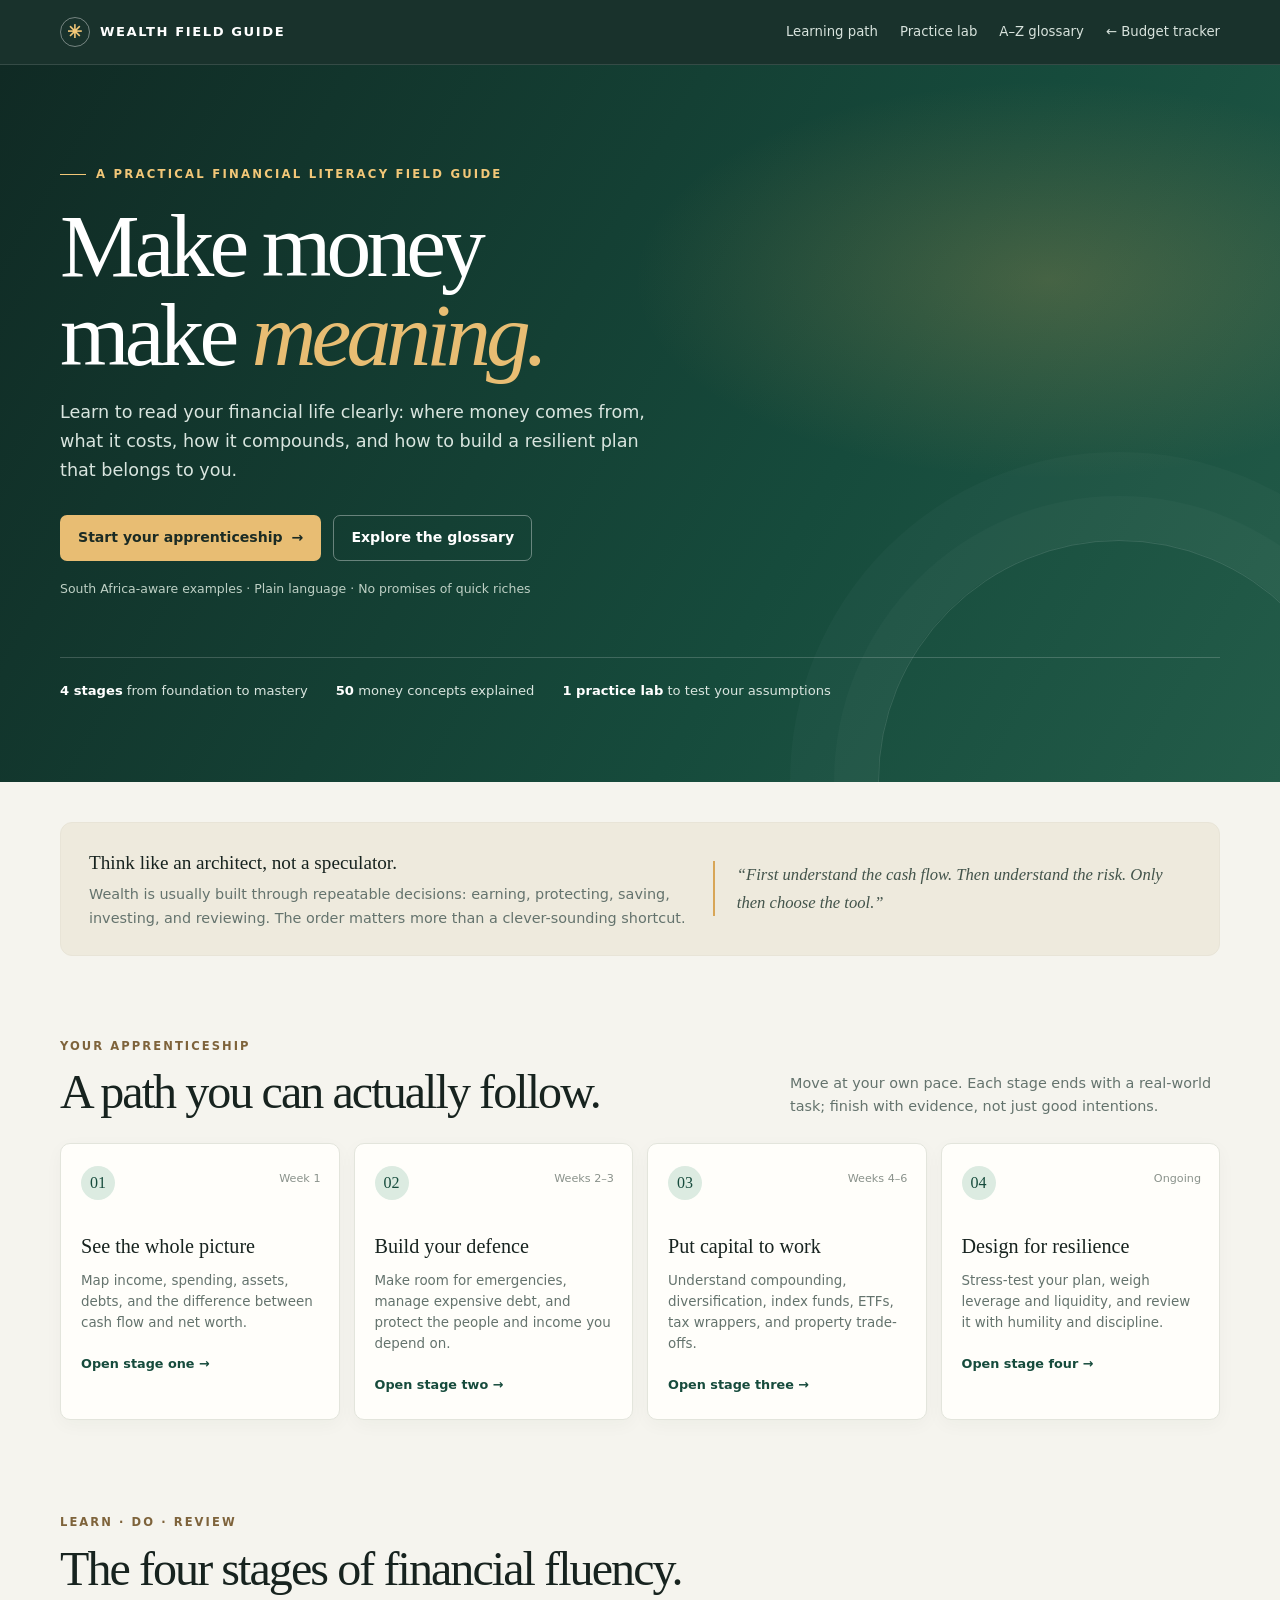
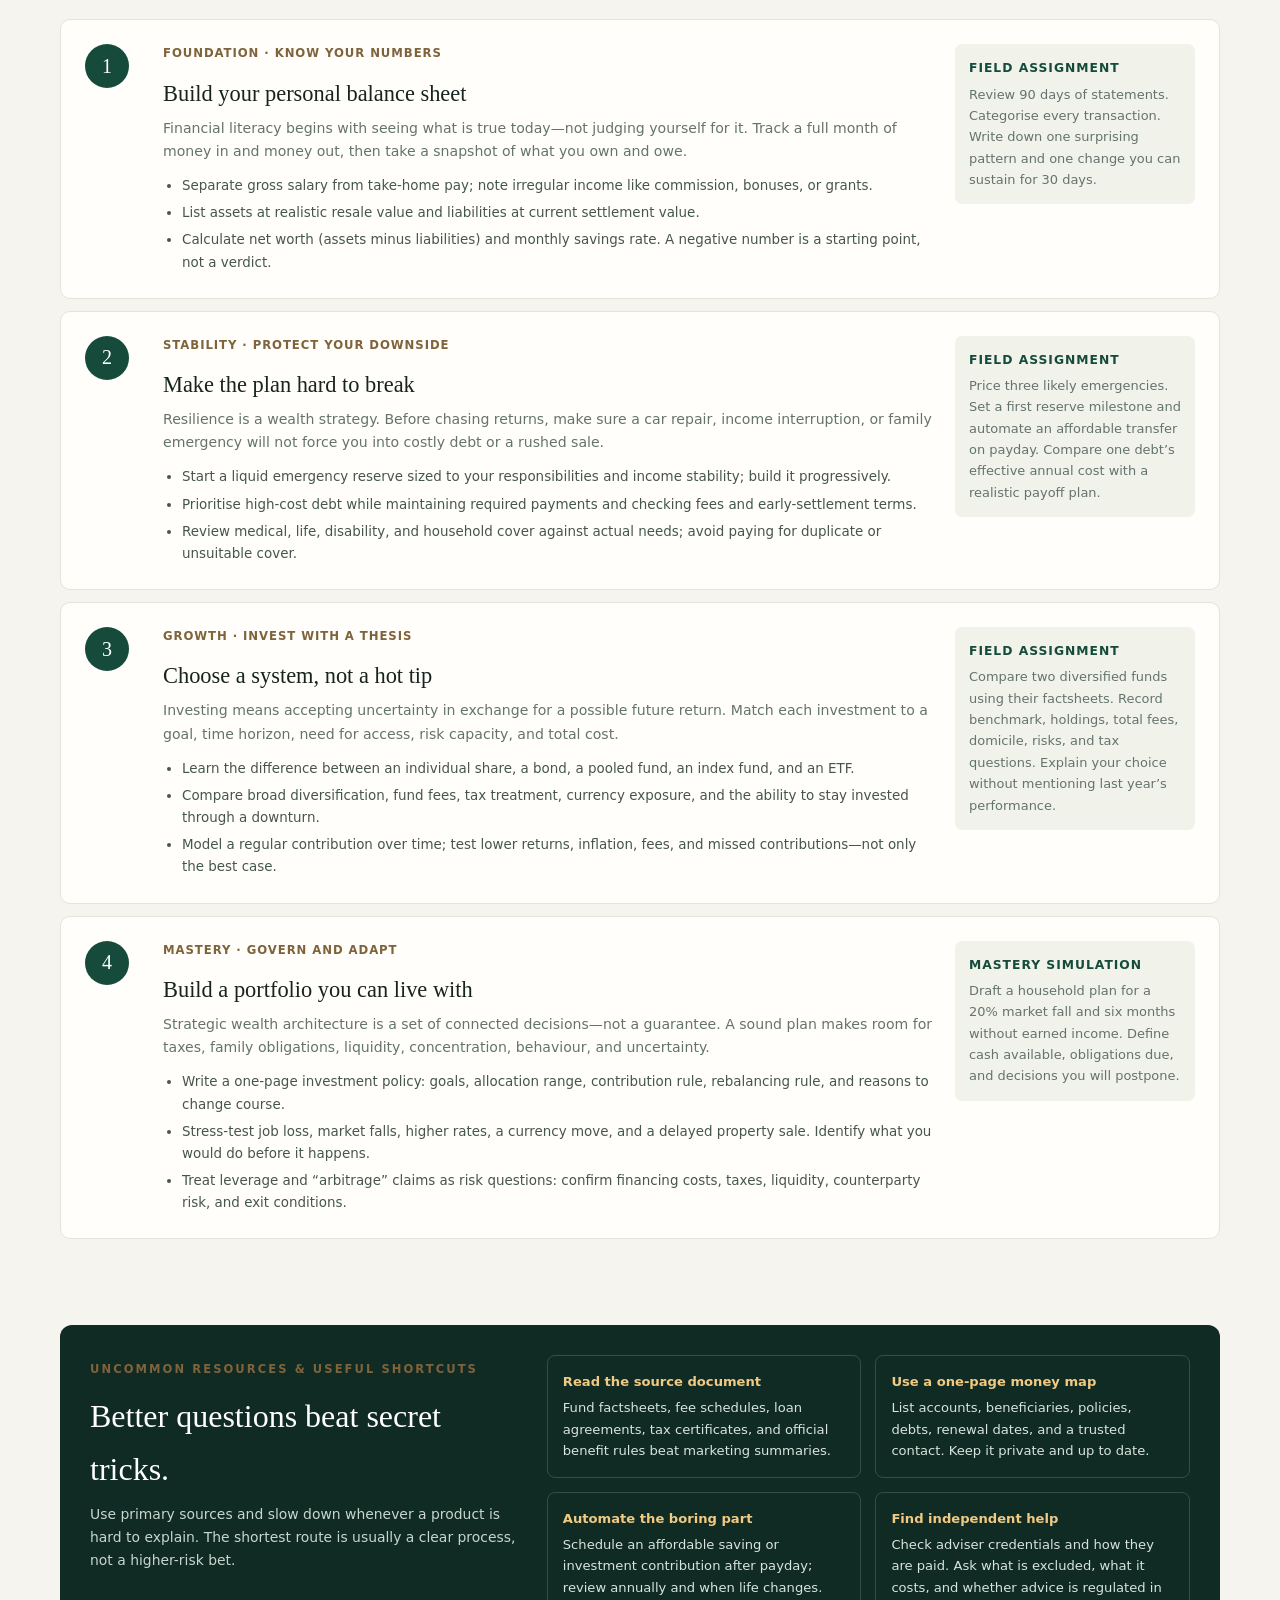
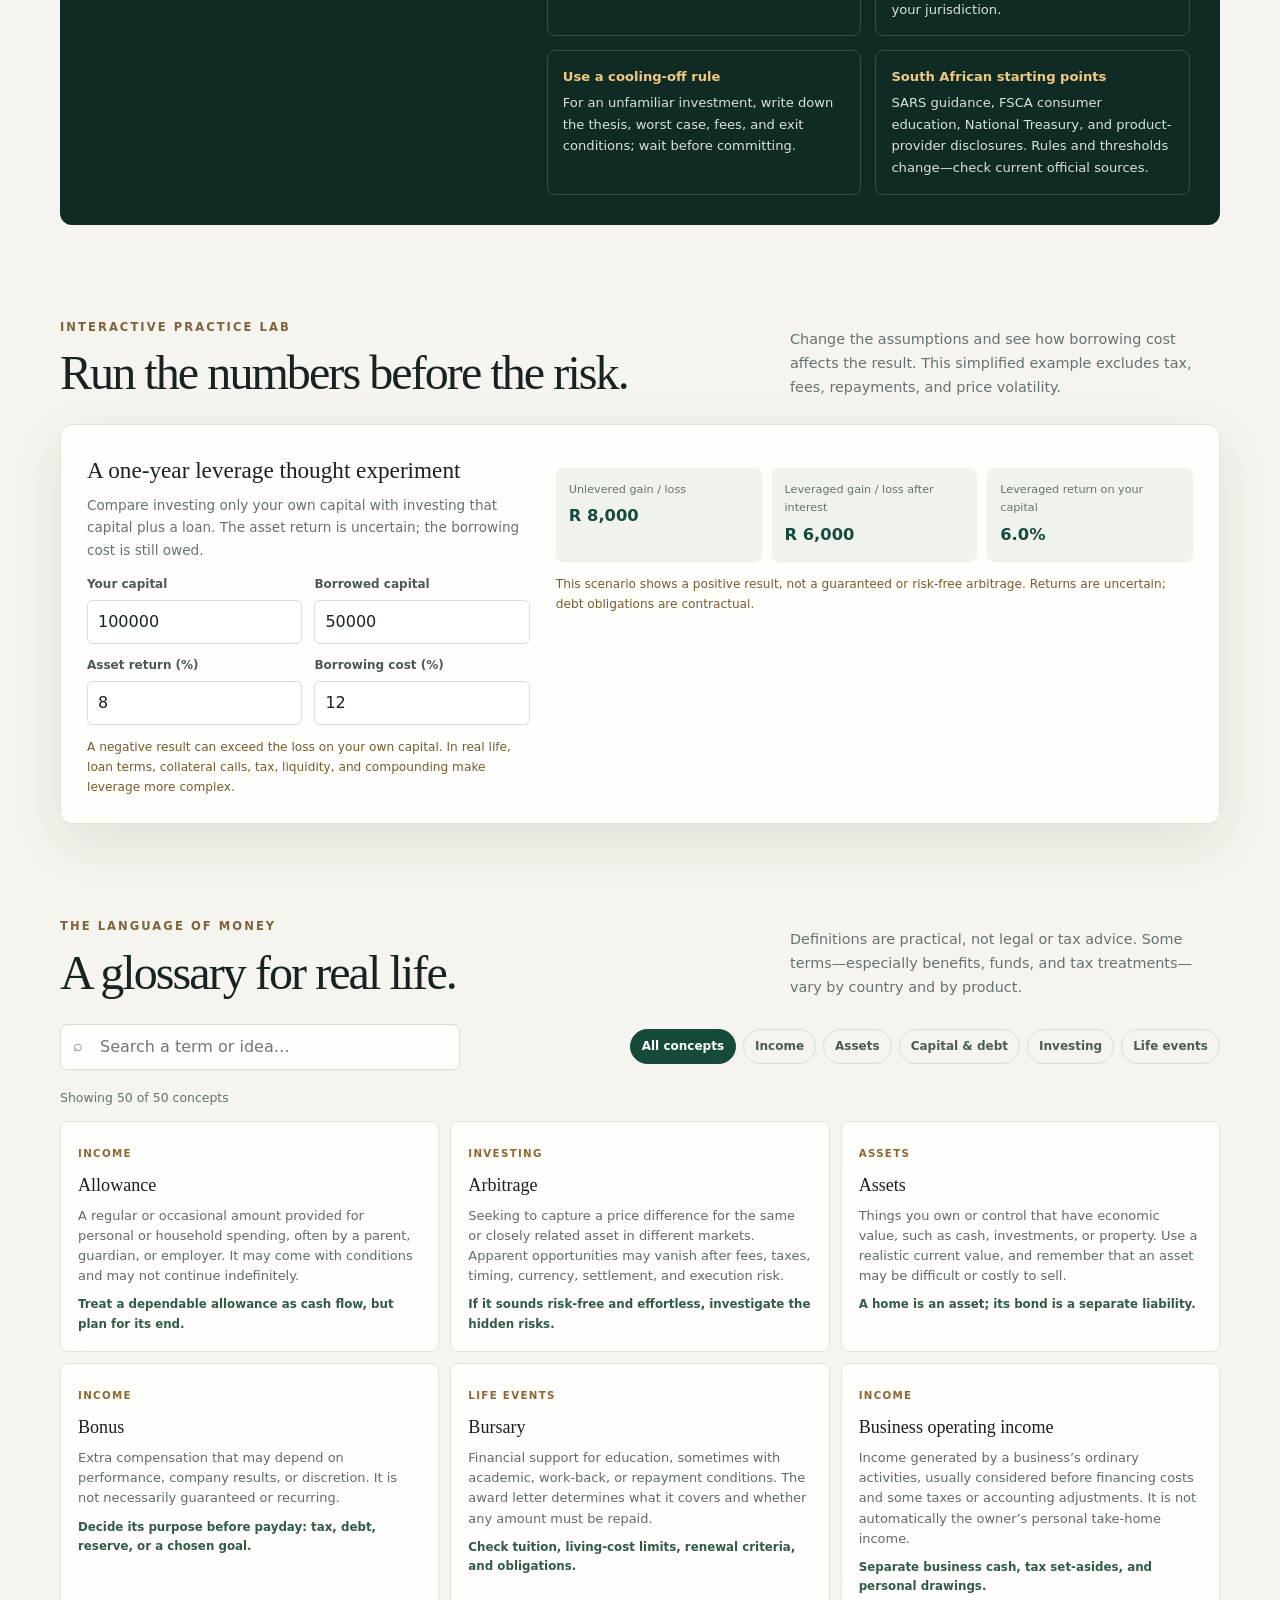
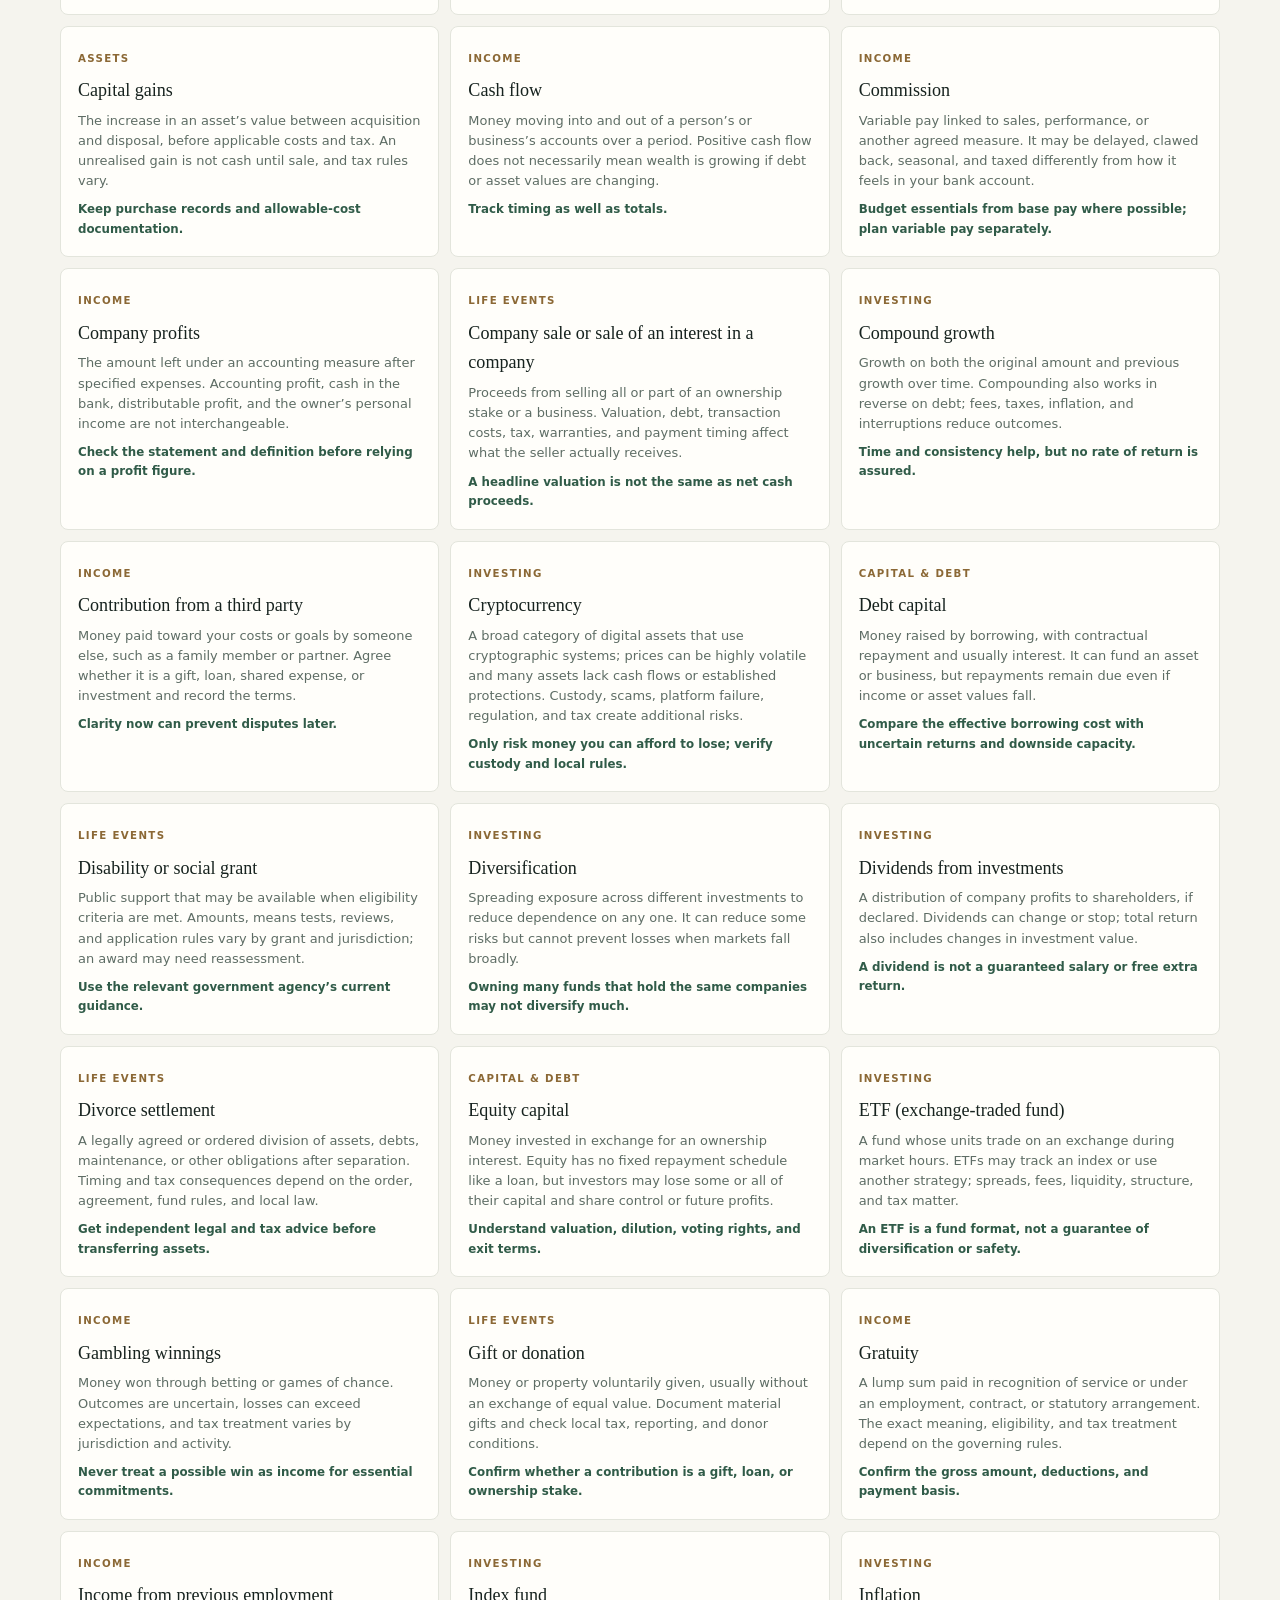
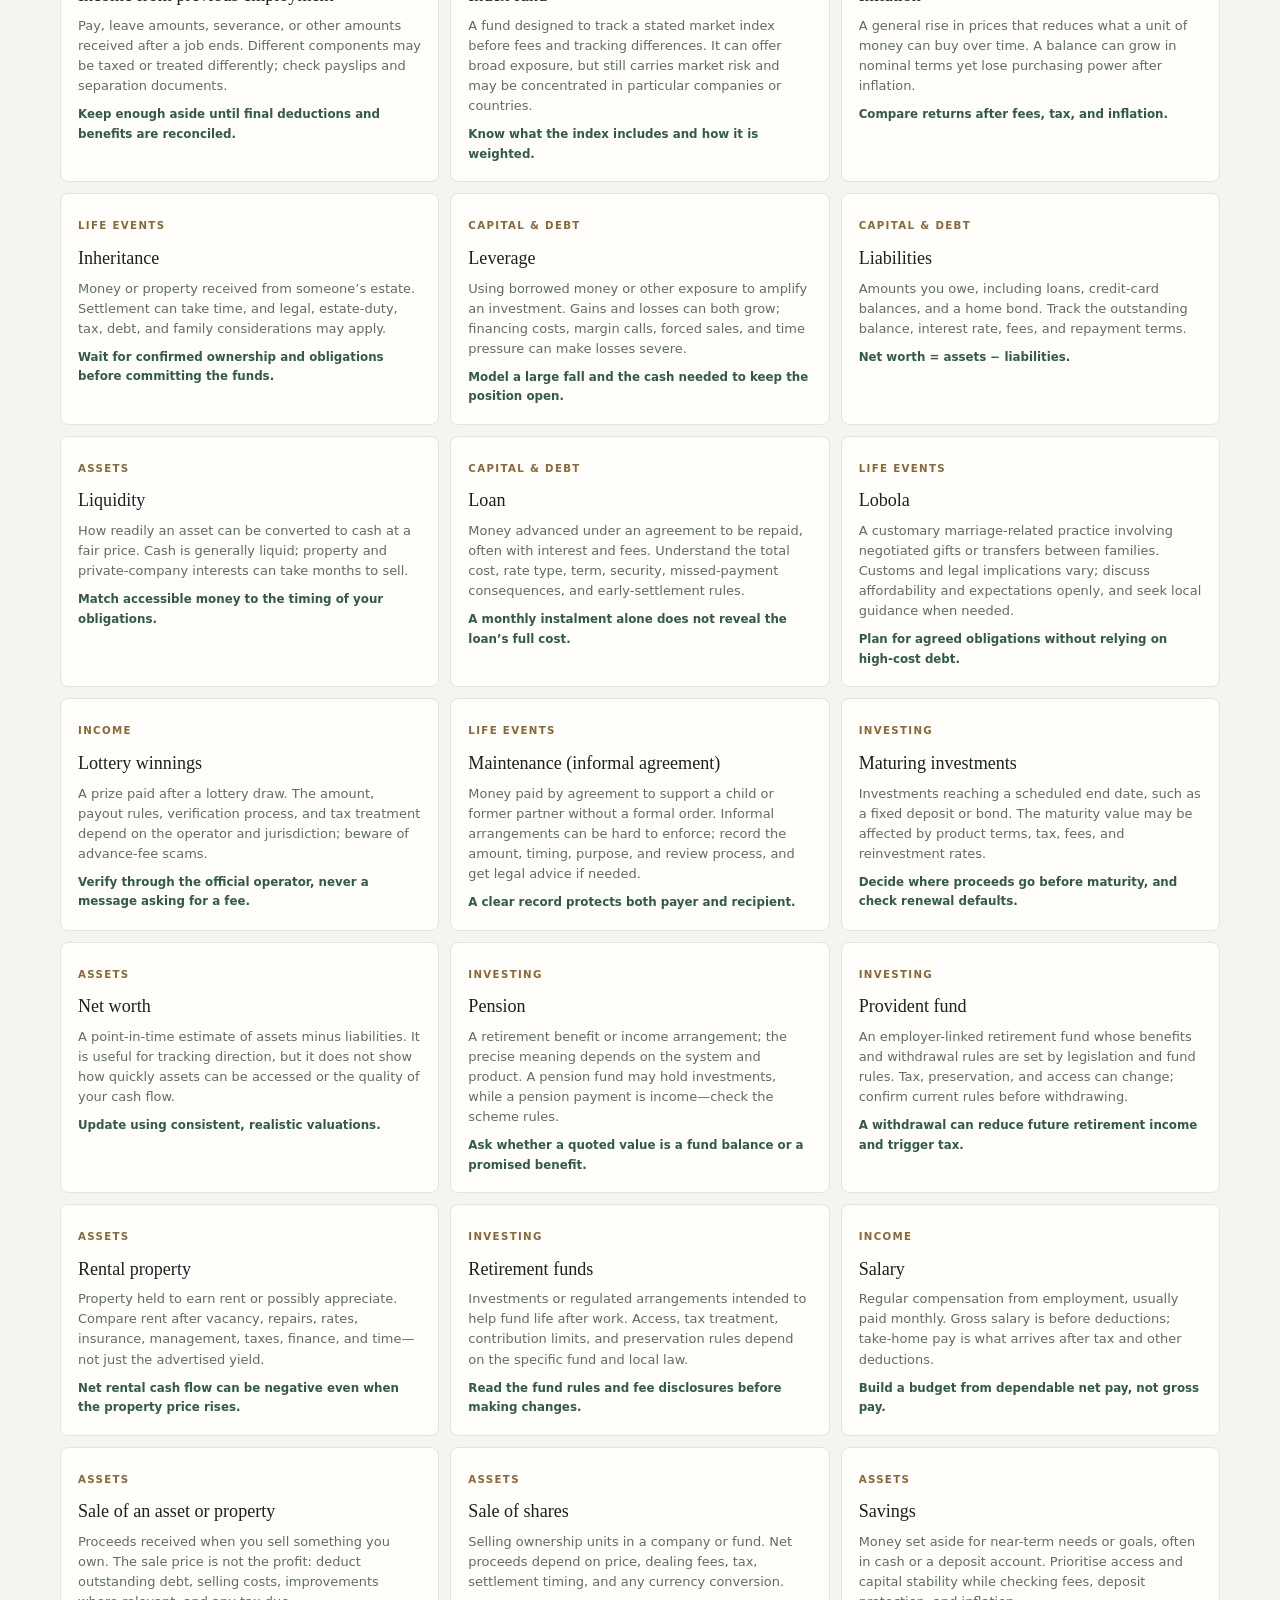
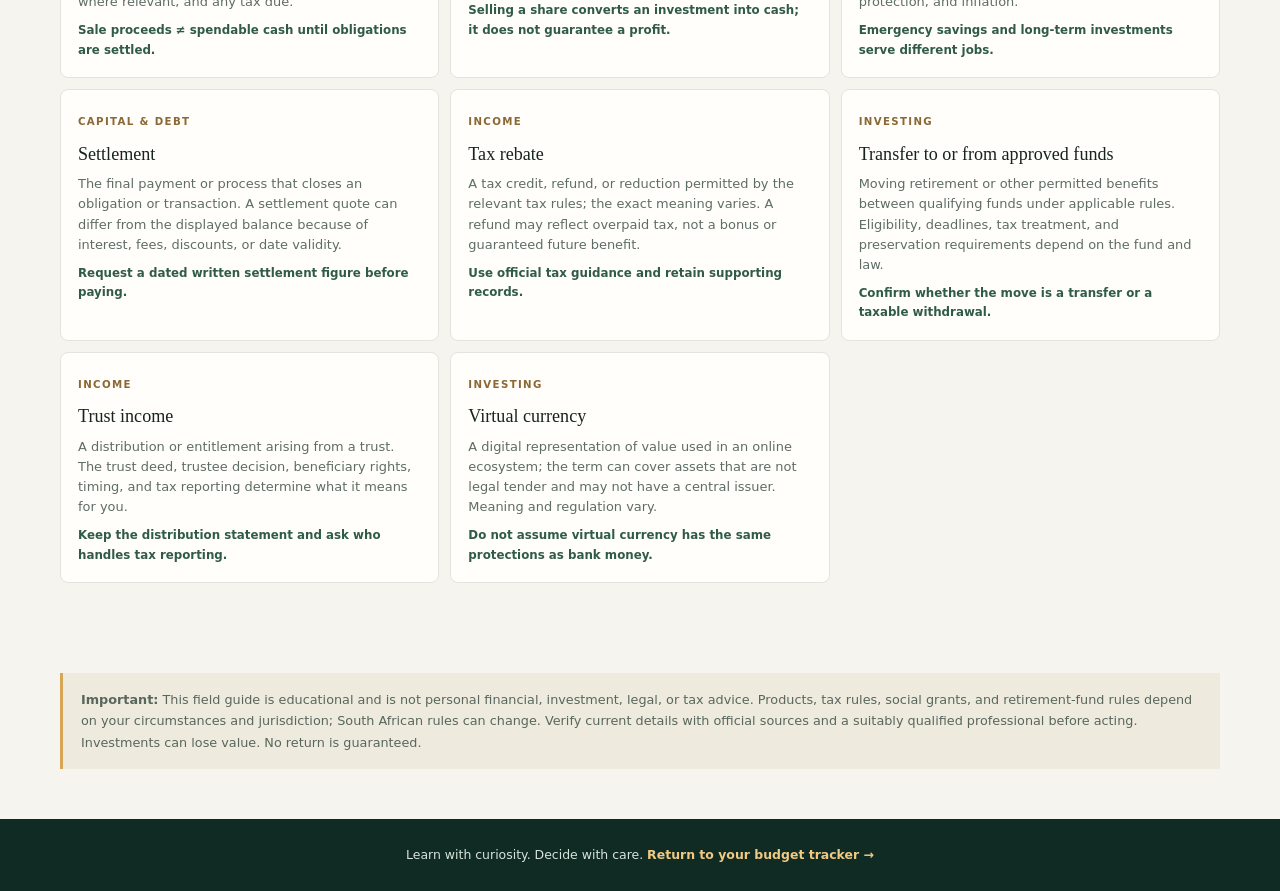
==== finance-101.html @ 998c6168 "Deploy Finance 101 field guide and simulator" ====
<!DOCTYPE html>
<html lang="en-ZA">
<head>
  <meta charset="UTF-8">
  <meta name="viewport" content="width=device-width, initial-scale=1.0">
  <meta name="theme-color" content="#102a24">
  <meta name="description" content="A practical, South Africa-aware field guide to money, investing, financial literacy and building wealth with intention.">
  <title>Finance 101 — The Wealth Field Guide</title>
  <link rel="icon" type="image/svg+xml" href="./icon.svg">
  <style>
    :root {
      color-scheme: light;
      --ink: #17231f;
      --muted: #64736d;
      --paper: #f5f4ee;
      --white: #fffefa;
      --green: #164b3c;
      --green-dark: #102a24;
      --mint: #dcebe1;
      --gold: #d8a657;
      --line: #e3e5dc;
      --shadow: 0 18px 55px rgba(25, 45, 37, .09);
      font-family: Inter, ui-sans-serif, system-ui, -apple-system, BlinkMacSystemFont, "Segoe UI", sans-serif;
      scroll-behavior: smooth;
    }
    * { box-sizing: border-box; }
    body { margin: 0; color: var(--ink); background: var(--paper); line-height: 1.65; }
    a { color: inherit; }
    button, input, select { font: inherit; }
    button, a { -webkit-tap-highlight-color: transparent; }
    .topbar { position: sticky; z-index: 5; top: 0; border-bottom: 1px solid rgba(255,255,255,.12); background: rgba(16,42,36,.96); color: #fff; backdrop-filter: blur(12px); }
    .topbar-inner { width: min(1160px, calc(100% - 40px)); min-height: 64px; margin: auto; display: flex; align-items: center; justify-content: space-between; gap: 20px; }
    .brand { display: flex; align-items: center; gap: 10px; white-space: nowrap; text-decoration: none; font-size: .82rem; font-weight: 800; letter-spacing: .12em; text-transform: uppercase; }
    .brand-mark { width: 30px; height: 30px; display: grid; place-items: center; border: 1px solid rgba(255,255,255,.4); border-radius: 50%; color: #f3c878; font-family: Georgia, serif; font-size: 1.1rem; }
    .top-links { display: flex; align-items: center; gap: 22px; color: #d8e3dd; font-size: .83rem; }
    .top-links a { white-space: nowrap; }
    .top-links a { text-decoration: none; }
    .top-links a:hover { color: #f3c878; }
    .hero { position: relative; overflow: hidden; color: #fff; background: radial-gradient(ellipse at 82% 30%, rgba(216,166,87,.24), transparent 28%), linear-gradient(120deg, #102a24 0%, #164b3c 63%, #235c49 100%); }
    .hero::after { position: absolute; right: -80px; bottom: -240px; width: 480px; height: 480px; border: 1px solid rgba(255,255,255,.12); border-radius: 50%; box-shadow: 0 0 0 44px rgba(255,255,255,.025), 0 0 0 88px rgba(255,255,255,.025); content: ""; pointer-events: none; }
    .hero-inner { position: relative; z-index: 1; width: min(1160px, calc(100% - 40px)); margin: auto; padding: 92px 0 80px; }
    .eyebrow { display: inline-flex; gap: 10px; align-items: center; color: #f2c778; font-size: .73rem; font-weight: 800; letter-spacing: .19em; text-transform: uppercase; }
    .eyebrow::before { width: 26px; height: 1px; background: currentColor; content: ""; }
    h1, h2, h3, p { margin-top: 0; }
    .hero h1 { max-width: 760px; margin: 18px 0; font-family: Georgia, "Times New Roman", serif; font-size: clamp(3rem, 7vw, 5.7rem); font-weight: 500; letter-spacing: -.055em; line-height: .99; }
    .hero h1 em { color: #e8bd73; font-weight: 400; }
    .hero-copy { max-width: 610px; margin-bottom: 30px; color: #d9e5df; font-size: 1.1rem; }
    .hero-actions { display: flex; flex-wrap: wrap; gap: 12px; align-items: center; }
    .button { display: inline-flex; min-height: 46px; align-items: center; justify-content: center; gap: 9px; padding: 10px 17px; border: 1px solid transparent; border-radius: 7px; cursor: pointer; font-size: .88rem; font-weight: 750; text-decoration: none; transition: transform .18s ease, background .18s ease; }
    .button:hover { transform: translateY(-2px); }
    .button-gold { color: #1b2b24; background: #e8bd73; }
    .button-gold:hover { background: #f0cc8c; }
    .button-quiet { border-color: rgba(255,255,255,.36); color: #fff; background: transparent; }
    .button-green { color: white; background: var(--green); }
    .button-light { border-color: var(--line); background: var(--white); }
    .hero-note { margin: 18px 0 0; color: #bed0c5; font-size: .78rem; }
    .hero-stats { display: flex; flex-wrap: wrap; gap: 28px; margin-top: 58px; padding-top: 22px; border-top: 1px solid rgba(255,255,255,.18); color: #d9e5df; font-size: .82rem; }
    .hero-stats strong { color: #fff; }
    main { width: min(1160px, calc(100% - 40px)); margin: auto; }
    .intro-strip { display: grid; grid-template-columns: 1.25fr 1fr; gap: 26px; align-items: center; margin: 40px 0 76px; padding: 24px 28px; border: 1px solid #e8e4d7; border-radius: 12px; background: #eeeadd; }
    .intro-strip strong { display: block; margin-bottom: 5px; font-family: Georgia, serif; font-size: 1.2rem; font-weight: 500; }
    .intro-strip p { margin: 0; color: var(--muted); font-size: .9rem; }
    .principle { padding-left: 22px; border-left: 2px solid var(--gold); color: #43544b; font-family: Georgia, serif; font-size: 1.04rem; font-style: italic; }
    .section-heading { display: flex; align-items: end; justify-content: space-between; gap: 24px; margin-bottom: 24px; }
    .section-heading h2 { margin: 8px 0 0; font-family: Georgia, serif; font-size: clamp(2rem, 4vw, 3rem); font-weight: 500; letter-spacing: -.04em; line-height: 1.1; }
    .section-heading p { max-width: 430px; margin: 0; color: var(--muted); font-size: .9rem; }
    .kicker { color: #7e633b; font-size: .72rem; font-weight: 850; letter-spacing: .18em; text-transform: uppercase; }
    .path-section { margin-bottom: 88px; }
    .path-grid { display: grid; grid-template-columns: repeat(4, 1fr); gap: 14px; }
    .path-card { position: relative; min-height: 250px; overflow: hidden; padding: 22px 20px; border: 1px solid var(--line); border-radius: 10px; background: var(--white); box-shadow: 0 5px 18px rgba(30,50,40,.035); }
    .path-number { display: flex; width: 34px; height: 34px; align-items: center; justify-content: center; margin-bottom: 30px; border-radius: 50%; color: var(--green); background: var(--mint); font-family: Georgia, serif; font-size: 1rem; }
    .path-card h3 { margin-bottom: 8px; font-family: Georgia, serif; font-size: 1.26rem; font-weight: 500; }
    .path-card p { margin-bottom: 16px; color: var(--muted); font-size: .84rem; line-height: 1.55; }
    .path-card a { color: var(--green); font-size: .8rem; font-weight: 800; text-decoration: none; }
    .path-card a:hover { text-decoration: underline; }
    .path-time { position: absolute; top: 26px; right: 18px; color: #8a928b; font-size: .7rem; }
    .learning-section { margin: 0 0 86px; }
    .stage-list { display: grid; gap: 12px; }
    .stage { display: grid; grid-template-columns: 58px minmax(0, 1fr) 240px; gap: 20px; align-items: start; padding: 24px; border: 1px solid var(--line); border-radius: 10px; background: var(--white); }
    .stage-number { display: grid; width: 44px; height: 44px; place-items: center; border-radius: 50%; color: #fff; background: var(--green); font-family: Georgia, serif; font-size: 1.25rem; }
    .stage h3 { margin: 0 0 4px; font-family: Georgia, serif; font-size: 1.4rem; font-weight: 500; }
    .stage-meta { margin-bottom: 12px; color: #7e633b; font-size: .73rem; font-weight: 800; letter-spacing: .08em; text-transform: uppercase; }
    .stage p { margin-bottom: 12px; color: var(--muted); font-size: .88rem; }
    .stage ul { margin: 0; padding-left: 19px; color: #45564d; font-size: .84rem; }
    .stage li + li { margin-top: 5px; }
    .stage-assignment { padding: 14px; border-radius: 7px; background: #f1f3eb; }
    .stage-assignment strong { display: block; margin-bottom: 5px; color: var(--green); font-size: .77rem; text-transform: uppercase; letter-spacing: .08em; }
    .stage-assignment p { margin: 0; font-size: .81rem; }
    .shortcuts { display: grid; grid-template-columns: .8fr 1.2fr; gap: 28px; margin: 0 0 88px; padding: 30px; border-radius: 12px; color: white; background: var(--green-dark); }
    .shortcuts h2 { margin: 8px 0; font-family: Georgia, serif; font-size: 2rem; font-weight: 500; }
    .shortcuts p { color: #c8d7ce; font-size: .87rem; }
    .shortcut-list { display: grid; grid-template-columns: 1fr 1fr; gap: 14px; }
    .shortcut-item { padding: 15px; border: 1px solid rgba(255,255,255,.16); border-radius: 8px; color: #d8e4dc; font-size: .82rem; }
    .shortcut-item strong { display: block; margin-bottom: 4px; color: #f0ca82; }
    .practice-section { margin-bottom: 88px; }
    .simulator { display: grid; grid-template-columns: .82fr 1.18fr; gap: 26px; padding: 26px; border: 1px solid var(--line); border-radius: 12px; background: var(--white); box-shadow: var(--shadow); }
    .simulator h3 { margin-bottom: 5px; font-family: Georgia, serif; font-size: 1.45rem; font-weight: 500; }
    .simulator-intro { color: var(--muted); font-size: .85rem; }
    .field-grid { display: grid; grid-template-columns: 1fr 1fr; gap: 12px; }
    .field label { display: block; margin-bottom: 5px; color: #4a5b52; font-size: .75rem; font-weight: 750; }
    .field input { width: 100%; min-height: 42px; padding: 8px 10px; border: 1px solid #d7ddd5; border-radius: 6px; color: var(--ink); background: #fff; }
    .field input:focus, .search-input:focus { outline: 3px solid rgba(22,75,60,.18); border-color: var(--green); }
    .sim-results { display: grid; grid-template-columns: repeat(3, 1fr); gap: 10px; margin-top: 17px; }
    .sim-result { padding: 13px; border-radius: 7px; background: #f0f3eb; }
    .sim-result span { display: block; color: var(--muted); font-size: .7rem; }
    .sim-result strong { display: block; margin-top: 4px; color: var(--green); font-size: 1.02rem; font-variant-numeric: tabular-nums; }
    .sim-warning { margin: 12px 0 0; color: #775b31; font-size: .76rem; }
    .glossary-section { margin-bottom: 90px; }
    .glossary-tools { display: flex; flex-wrap: wrap; justify-content: space-between; gap: 16px; margin: 24px 0 18px; }
    .search-wrap { position: relative; flex: 1; min-width: 230px; max-width: 400px; }
    .search-input { width: 100%; min-height: 44px; padding: 9px 13px 9px 39px; border: 1px solid #d7ddd5; border-radius: 7px; background: var(--white); }
    .search-icon { position: absolute; top: 9px; left: 13px; color: #718078; }
    .sr-only { position: absolute; width: 1px; height: 1px; overflow: hidden; clip: rect(0, 0, 0, 0); white-space: nowrap; clip-path: inset(50%); }
    .filters { display: flex; flex-wrap: wrap; gap: 7px; align-items: center; }
    .filter-chip { min-height: 35px; padding: 6px 11px; border: 1px solid #d7ddd5; border-radius: 999px; color: #4b5c53; background: transparent; cursor: pointer; font-size: .75rem; font-weight: 750; }
    .filter-chip[aria-pressed="true"] { border-color: var(--green); color: #fff; background: var(--green); }
    .glossary-count { margin: 0 0 12px; color: var(--muted); font-size: .78rem; }
    .term-grid { display: grid; grid-template-columns: repeat(3, minmax(0, 1fr)); gap: 11px; }
    .term-card { min-height: 175px; padding: 17px; border: 1px solid var(--line); border-radius: 8px; background: var(--white); }
    .term-card[hidden] { display: none; }
    .term-category { color: #8b6835; font-size: .64rem; font-weight: 850; letter-spacing: .13em; text-transform: uppercase; }
    .term-card h3 { margin: 6px 0 5px; font-family: Georgia, serif; font-size: 1.13rem; font-weight: 500; }
    .term-card p { margin: 0; color: #5e6d65; font-size: .81rem; line-height: 1.55; }
    .term-example { display: block; margin-top: 9px; color: #305b48; font-size: .74rem; font-weight: 650; }
    .empty-state { display: none; padding: 30px; border: 1px dashed #cbd4cb; border-radius: 8px; color: var(--muted); text-align: center; }
    .disclaimer { margin: 0 0 50px; padding: 16px 18px; border-left: 3px solid var(--gold); color: #58675e; background: #eeeadd; font-size: .8rem; }
    footer { padding: 26px 20px; color: #d7e3db; background: var(--green-dark); text-align: center; font-size: .78rem; }
    footer a { color: #f0ca82; font-weight: 700; text-decoration: none; }
    :focus-visible { outline: 3px solid #d8a657; outline-offset: 3px; }
    @media (max-width: 850px) {
      .path-grid { grid-template-columns: repeat(2, 1fr); }
      .term-grid { grid-template-columns: repeat(2, minmax(0, 1fr)); }
      .stage { grid-template-columns: 48px minmax(0, 1fr); }
      .stage-assignment { grid-column: 2; }
      .simulator { grid-template-columns: 1fr; }
    }
    @media (max-width: 600px) {
      .topbar-inner, .hero-inner, main { width: min(100% - 28px, 1160px); }
      .top-links { gap: 12px; font-size: .75rem; }
      .top-links a:nth-child(1), .top-links a:nth-child(2), .top-links a:nth-child(3) { display: none; }
      .hero-inner { padding: 66px 0 48px; }
      .hero h1 { font-size: clamp(3rem, 15vw, 4.5rem); }
      .hero-copy { font-size: .98rem; }
      .hero-stats { gap: 12px 20px; margin-top: 38px; }
      .intro-strip, .shortcuts { grid-template-columns: 1fr; }
      .intro-strip { gap: 14px; margin: 24px 0 56px; padding: 20px; }
      .principle { padding: 10px 0 0; border-top: 2px solid var(--gold); border-left: 0; }
      .path-grid, .term-grid { grid-template-columns: 1fr; }
      .path-card { min-height: 210px; }
      .section-heading { display: block; }
      .section-heading p { margin-top: 12px; }
      .stage { grid-template-columns: 40px minmax(0, 1fr); gap: 12px; padding: 17px; }
      .stage-number { width: 36px; height: 36px; }
      .stage-assignment { grid-column: 1 / -1; }
      .shortcuts { padding: 22px; }
      .shortcut-list { grid-template-columns: 1fr; }
      .field-grid { grid-template-columns: 1fr 1fr; }
      .simulator { padding: 18px; }
      .sim-results { grid-template-columns: 1fr; }
      .term-card { min-height: 0; }
    }
    @media (max-width: 360px) {
      .brand { gap: 0; font-size: 0; letter-spacing: 0; }
    }
    @media (prefers-reduced-motion: reduce) {
      *, *::before, *::after { scroll-behavior: auto !important; transition-duration: .01ms !important; }
    }
  </style>
</head>
<body>
  <header class="topbar">
    <div class="topbar-inner">
      <a class="brand" href="./index.html"><span class="brand-mark" aria-hidden="true">✳</span> Wealth Field Guide</a>
      <nav class="top-links" aria-label="Page navigation">
        <a href="#learning-path">Learning path</a>
        <a href="#practice">Practice lab</a>
        <a href="#glossary">A–Z glossary</a>
        <a href="./index.html">← Budget tracker</a>
      </nav>
    </div>
  </header>
  <section class="hero">
    <div class="hero-inner">
      <span class="eyebrow">A practical financial literacy field guide</span>
      <h1>Make money<br>make <em>meaning.</em></h1>
      <p class="hero-copy">Learn to read your financial life clearly: where money comes from, what it costs, how it compounds, and how to build a resilient plan that belongs to you.</p>
      <div class="hero-actions">
        <a class="button button-gold" href="#learning-path">Start your apprenticeship <span aria-hidden="true">→</span></a>
        <a class="button button-quiet" href="#glossary">Explore the glossary</a>
      </div>
      <p class="hero-note">South Africa-aware examples · Plain language · No promises of quick riches</p>
      <div class="hero-stats">
        <span><strong>4 stages</strong> from foundation to mastery</span>
        <span><strong id="termTotal">50+</strong> money concepts explained</span>
        <span><strong>1 practice lab</strong> to test your assumptions</span>
      </div>
    </div>
  </section>
  <main>
    <aside class="intro-strip" aria-label="How to use this guide">
      <div><strong>Think like an architect, not a speculator.</strong><p>Wealth is usually built through repeatable decisions: earning, protecting, saving, investing, and reviewing. The order matters more than a clever-sounding shortcut.</p></div>
      <div class="principle">“First understand the cash flow. Then understand the risk. Only then choose the tool.”</div>
    </aside>

    <section class="path-section" id="learning-path">
      <div class="section-heading">
        <div><span class="kicker">Your apprenticeship</span><h2>A path you can actually follow.</h2></div>
        <p>Move at your own pace. Each stage ends with a real-world task; finish with evidence, not just good intentions.</p>
      </div>
      <div class="path-grid">
        <article class="path-card"><span class="path-time">Week 1</span><span class="path-number">01</span><h3>See the whole picture</h3><p>Map income, spending, assets, debts, and the difference between cash flow and net worth.</p><a href="#stage-1">Open stage one →</a></article>
        <article class="path-card"><span class="path-time">Weeks 2–3</span><span class="path-number">02</span><h3>Build your defence</h3><p>Make room for emergencies, manage expensive debt, and protect the people and income you depend on.</p><a href="#stage-2">Open stage two →</a></article>
        <article class="path-card"><span class="path-time">Weeks 4–6</span><span class="path-number">03</span><h3>Put capital to work</h3><p>Understand compounding, diversification, index funds, ETFs, tax wrappers, and property trade-offs.</p><a href="#stage-3">Open stage three →</a></article>
        <article class="path-card"><span class="path-time">Ongoing</span><span class="path-number">04</span><h3>Design for resilience</h3><p>Stress-test your plan, weigh leverage and liquidity, and review it with humility and discipline.</p><a href="#stage-4">Open stage four →</a></article>
      </div>
    </section>

    <section class="learning-section" aria-labelledby="stages-title">
      <div class="section-heading">
        <div><span class="kicker">Learn · do · review</span><h2 id="stages-title">The four stages of financial fluency.</h2></div>
      </div>
      <div class="stage-list">
        <article class="stage" id="stage-1">
          <div class="stage-number">1</div>
          <div><div class="stage-meta">Foundation · Know your numbers</div><h3>Build your personal balance sheet</h3><p>Financial literacy begins with seeing what is true today—not judging yourself for it. Track a full month of money in and money out, then take a snapshot of what you own and owe.</p><ul><li>Separate gross salary from take-home pay; note irregular income like commission, bonuses, or grants.</li><li>List assets at realistic resale value and liabilities at current settlement value.</li><li>Calculate net worth (assets minus liabilities) and monthly savings rate. A negative number is a starting point, not a verdict.</li></ul></div>
          <aside class="stage-assignment"><strong>Field assignment</strong><p>Review 90 days of statements. Categorise every transaction. Write down one surprising pattern and one change you can sustain for 30 days.</p></aside>
        </article>
        <article class="stage" id="stage-2">
          <div class="stage-number">2</div>
          <div><div class="stage-meta">Stability · Protect your downside</div><h3>Make the plan hard to break</h3><p>Resilience is a wealth strategy. Before chasing returns, make sure a car repair, income interruption, or family emergency will not force you into costly debt or a rushed sale.</p><ul><li>Start a liquid emergency reserve sized to your responsibilities and income stability; build it progressively.</li><li>Prioritise high-cost debt while maintaining required payments and checking fees and early-settlement terms.</li><li>Review medical, life, disability, and household cover against actual needs; avoid paying for duplicate or unsuitable cover.</li></ul></div>
          <aside class="stage-assignment"><strong>Field assignment</strong><p>Price three likely emergencies. Set a first reserve milestone and automate an affordable transfer on payday. Compare one debt’s effective annual cost with a realistic payoff plan.</p></aside>
        </article>
        <article class="stage" id="stage-3">
          <div class="stage-number">3</div>
          <div><div class="stage-meta">Growth · Invest with a thesis</div><h3>Choose a system, not a hot tip</h3><p>Investing means accepting uncertainty in exchange for a possible future return. Match each investment to a goal, time horizon, need for access, risk capacity, and total cost.</p><ul><li>Learn the difference between an individual share, a bond, a pooled fund, an index fund, and an ETF.</li><li>Compare broad diversification, fund fees, tax treatment, currency exposure, and the ability to stay invested through a downturn.</li><li>Model a regular contribution over time; test lower returns, inflation, fees, and missed contributions—not only the best case.</li></ul></div>
          <aside class="stage-assignment"><strong>Field assignment</strong><p>Compare two diversified funds using their factsheets. Record benchmark, holdings, total fees, domicile, risks, and tax questions. Explain your choice without mentioning last year’s performance.</p></aside>
        </article>
        <article class="stage" id="stage-4">
          <div class="stage-number">4</div>
          <div><div class="stage-meta">Mastery · Govern and adapt</div><h3>Build a portfolio you can live with</h3><p>Strategic wealth architecture is a set of connected decisions—not a guarantee. A sound plan makes room for taxes, family obligations, liquidity, concentration, behaviour, and uncertainty.</p><ul><li>Write a one-page investment policy: goals, allocation range, contribution rule, rebalancing rule, and reasons to change course.</li><li>Stress-test job loss, market falls, higher rates, a currency move, and a delayed property sale. Identify what you would do before it happens.</li><li>Treat leverage and “arbitrage” claims as risk questions: confirm financing costs, taxes, liquidity, counterparty risk, and exit conditions.</li></ul></div>
          <aside class="stage-assignment"><strong>Mastery simulation</strong><p>Draft a household plan for a 20% market fall and six months without earned income. Define cash available, obligations due, and decisions you will postpone.</p></aside>
        </article>
      </div>
    </section>

    <section class="shortcuts" aria-labelledby="shortcuts-title">
      <div><span class="kicker">Uncommon resources &amp; useful shortcuts</span><h2 id="shortcuts-title">Better questions beat secret tricks.</h2><p>Use primary sources and slow down whenever a product is hard to explain. The shortest route is usually a clear process, not a higher-risk bet.</p></div>
      <div class="shortcut-list">
        <div class="shortcut-item"><strong>Read the source document</strong>Fund factsheets, fee schedules, loan agreements, tax certificates, and official benefit rules beat marketing summaries.</div>
        <div class="shortcut-item"><strong>Use a one-page money map</strong>List accounts, beneficiaries, policies, debts, renewal dates, and a trusted contact. Keep it private and up to date.</div>
        <div class="shortcut-item"><strong>Automate the boring part</strong>Schedule an affordable saving or investment contribution after payday; review annually and when life changes.</div>
        <div class="shortcut-item"><strong>Find independent help</strong>Check adviser credentials and how they are paid. Ask what is excluded, what it costs, and whether advice is regulated in your jurisdiction.</div>
        <div class="shortcut-item"><strong>Use a cooling-off rule</strong>For an unfamiliar investment, write down the thesis, worst case, fees, and exit conditions; wait before committing.</div>
        <div class="shortcut-item"><strong>South African starting points</strong>SARS guidance, FSCA consumer education, National Treasury, and product-provider disclosures. Rules and thresholds change—check current official sources.</div>
      </div>
    </section>

    <section class="practice-section" id="practice" aria-labelledby="practice-title">
      <div class="section-heading">
        <div><span class="kicker">Interactive practice lab</span><h2 id="practice-title">Run the numbers before the risk.</h2></div>
        <p>Change the assumptions and see how borrowing cost affects the result. This simplified example excludes tax, fees, repayments, and price volatility.</p>
      </div>
      <div class="simulator">
        <div>
          <h3>A one-year leverage thought experiment</h3>
          <p class="simulator-intro">Compare investing only your own capital with investing that capital plus a loan. The asset return is uncertain; the borrowing cost is still owed.</p>
          <div class="field-grid">
            <div class="field"><label for="ownCapital">Your capital</label><input id="ownCapital" type="number" min="0" step="1000" value="100000"></div>
            <div class="field"><label for="borrowedCapital">Borrowed capital</label><input id="borrowedCapital" type="number" min="0" step="1000" value="50000"></div>
            <div class="field"><label for="assetReturn">Asset return (%)</label><input id="assetReturn" type="number" min="-100" max="200" step="0.5" value="8"></div>
            <div class="field"><label for="debtCost">Borrowing cost (%)</label><input id="debtCost" type="number" min="0" max="200" step="0.5" value="12"></div>
          </div>
          <p class="sim-warning">A negative result can exceed the loss on your own capital. In real life, loan terms, collateral calls, tax, liquidity, and compounding make leverage more complex.</p>
        </div>
        <div>
          <div class="sim-results" aria-live="polite">
            <div class="sim-result"><span>Unlevered gain / loss</span><strong id="unleveredResult">—</strong></div>
            <div class="sim-result"><span>Leveraged gain / loss after interest</span><strong id="leveragedResult">—</strong></div>
            <div class="sim-result"><span>Leveraged return on your capital</span><strong id="equityReturnResult">—</strong></div>
          </div>
          <p class="sim-warning" id="simulationExplanation">Illustration only. A positive expected spread is not risk-free arbitrage: returns are uncertain, but debt obligations are contractual.</p>
        </div>
      </div>
    </section>

    <section class="glossary-section" id="glossary" aria-labelledby="glossary-title">
      <div class="section-heading">
        <div><span class="kicker">The language of money</span><h2 id="glossary-title">A glossary for real life.</h2></div>
        <p>Definitions are practical, not legal or tax advice. Some terms—especially benefits, funds, and tax treatments—vary by country and by product.</p>
      </div>
      <div class="glossary-tools">
        <label class="search-wrap"><span class="search-icon" aria-hidden="true">⌕</span><span class="sr-only">Search concepts</span><input id="termSearch" class="search-input" type="search" placeholder="Search a term or idea…" autocomplete="off"></label>
        <div class="filters" role="group" aria-label="Filter glossary by category">
          <button class="filter-chip" type="button" data-filter="all" aria-pressed="true">All concepts</button>
          <button class="filter-chip" type="button" data-filter="Income" aria-pressed="false">Income</button>
          <button class="filter-chip" type="button" data-filter="Assets" aria-pressed="false">Assets</button>
          <button class="filter-chip" type="button" data-filter="Capital &amp; debt" aria-pressed="false">Capital &amp; debt</button>
          <button class="filter-chip" type="button" data-filter="Investing" aria-pressed="false">Investing</button>
          <button class="filter-chip" type="button" data-filter="Life events" aria-pressed="false">Life events</button>
        </div>
      </div>
      <p id="glossaryCount" class="glossary-count" aria-live="polite"></p>
      <div id="termGrid" class="term-grid"></div>
      <p id="emptyState" class="empty-state">No matching concepts. Try a shorter search or choose “All concepts”.</p>
    </section>
    <p class="disclaimer"><strong>Important:</strong> This field guide is educational and is not personal financial, investment, legal, or tax advice. Products, tax rules, social grants, and retirement-fund rules depend on your circumstances and jurisdiction; South African rules can change. Verify current details with official sources and a suitably qualified professional before acting. Investments can lose value. No return is guaranteed.</p>
  </main>
  <footer>Learn with curiosity. Decide with care. <a href="./index.html">Return to your budget tracker →</a></footer>
  <script>
    const concepts = [
      { term: "Assets", category: "Assets", definition: "Things you own or control that have economic value, such as cash, investments, or property. Use a realistic current value, and remember that an asset may be difficult or costly to sell.", example: "A home is an asset; its bond is a separate liability." },
      { term: "Liabilities", category: "Capital & debt", definition: "Amounts you owe, including loans, credit-card balances, and a home bond. Track the outstanding balance, interest rate, fees, and repayment terms.", example: "Net worth = assets − liabilities." },
      { term: "Salary", category: "Income", definition: "Regular compensation from employment, usually paid monthly. Gross salary is before deductions; take-home pay is what arrives after tax and other deductions.", example: "Build a budget from dependable net pay, not gross pay." },
      { term: "Commission", category: "Income", definition: "Variable pay linked to sales, performance, or another agreed measure. It may be delayed, clawed back, seasonal, and taxed differently from how it feels in your bank account.", example: "Budget essentials from base pay where possible; plan variable pay separately." },
      { term: "Bonus", category: "Income", definition: "Extra compensation that may depend on performance, company results, or discretion. It is not necessarily guaranteed or recurring.", example: "Decide its purpose before payday: tax, debt, reserve, or a chosen goal." },
      { term: "Dividends from investments", category: "Investing", definition: "A distribution of company profits to shareholders, if declared. Dividends can change or stop; total return also includes changes in investment value.", example: "A dividend is not a guaranteed salary or free extra return." },
      { term: "Rental property", category: "Assets", definition: "Property held to earn rent or possibly appreciate. Compare rent after vacancy, repairs, rates, insurance, management, taxes, finance, and time—not just the advertised yield.", example: "Net rental cash flow can be negative even when the property price rises." },
      { term: "Savings", category: "Assets", definition: "Money set aside for near-term needs or goals, often in cash or a deposit account. Prioritise access and capital stability while checking fees, deposit protection, and inflation.", example: "Emergency savings and long-term investments serve different jobs." },
      { term: "Retirement funds", category: "Investing", definition: "Investments or regulated arrangements intended to help fund life after work. Access, tax treatment, contribution limits, and preservation rules depend on the specific fund and local law.", example: "Read the fund rules and fee disclosures before making changes." },
      { term: "Inheritance", category: "Life events", definition: "Money or property received from someone’s estate. Settlement can take time, and legal, estate-duty, tax, debt, and family considerations may apply.", example: "Wait for confirmed ownership and obligations before committing the funds." },
      { term: "Sale of an asset or property", category: "Assets", definition: "Proceeds received when you sell something you own. The sale price is not the profit: deduct outstanding debt, selling costs, improvements where relevant, and any tax due.", example: "Sale proceeds ≠ spendable cash until obligations are settled." },
      { term: "Gift or donation", category: "Life events", definition: "Money or property voluntarily given, usually without an exchange of equal value. Document material gifts and check local tax, reporting, and donor conditions.", example: "Confirm whether a contribution is a gift, loan, or ownership stake." },
      { term: "Contribution from a third party", category: "Income", definition: "Money paid toward your costs or goals by someone else, such as a family member or partner. Agree whether it is a gift, loan, shared expense, or investment and record the terms.", example: "Clarity now can prevent disputes later." },
      { term: "Allowance", category: "Income", definition: "A regular or occasional amount provided for personal or household spending, often by a parent, guardian, or employer. It may come with conditions and may not continue indefinitely.", example: "Treat a dependable allowance as cash flow, but plan for its end." },
      { term: "Bursary", category: "Life events", definition: "Financial support for education, sometimes with academic, work-back, or repayment conditions. The award letter determines what it covers and whether any amount must be repaid.", example: "Check tuition, living-cost limits, renewal criteria, and obligations." },
      { term: "Business operating income", category: "Income", definition: "Income generated by a business’s ordinary activities, usually considered before financing costs and some taxes or accounting adjustments. It is not automatically the owner’s personal take-home income.", example: "Separate business cash, tax set-asides, and personal drawings." },
      { term: "Company profits", category: "Income", definition: "The amount left under an accounting measure after specified expenses. Accounting profit, cash in the bank, distributable profit, and the owner’s personal income are not interchangeable.", example: "Check the statement and definition before relying on a profit figure." },
      { term: "Company sale or sale of an interest in a company", category: "Life events", definition: "Proceeds from selling all or part of an ownership stake or a business. Valuation, debt, transaction costs, tax, warranties, and payment timing affect what the seller actually receives.", example: "A headline valuation is not the same as net cash proceeds." },
      { term: "Cryptocurrency", category: "Investing", definition: "A broad category of digital assets that use cryptographic systems; prices can be highly volatile and many assets lack cash flows or established protections. Custody, scams, platform failure, regulation, and tax create additional risks.", example: "Only risk money you can afford to lose; verify custody and local rules." },
      { term: "Debt capital", category: "Capital & debt", definition: "Money raised by borrowing, with contractual repayment and usually interest. It can fund an asset or business, but repayments remain due even if income or asset values fall.", example: "Compare the effective borrowing cost with uncertain returns and downside capacity." },
      { term: "Disability or social grant", category: "Life events", definition: "Public support that may be available when eligibility criteria are met. Amounts, means tests, reviews, and application rules vary by grant and jurisdiction; an award may need reassessment.", example: "Use the relevant government agency’s current guidance." },
      { term: "Divorce settlement", category: "Life events", definition: "A legally agreed or ordered division of assets, debts, maintenance, or other obligations after separation. Timing and tax consequences depend on the order, agreement, fund rules, and local law.", example: "Get independent legal and tax advice before transferring assets." },
      { term: "Equity capital", category: "Capital & debt", definition: "Money invested in exchange for an ownership interest. Equity has no fixed repayment schedule like a loan, but investors may lose some or all of their capital and share control or future profits.", example: "Understand valuation, dilution, voting rights, and exit terms." },
      { term: "Gambling winnings", category: "Income", definition: "Money won through betting or games of chance. Outcomes are uncertain, losses can exceed expectations, and tax treatment varies by jurisdiction and activity.", example: "Never treat a possible win as income for essential commitments." },
      { term: "Gratuity", category: "Income", definition: "A lump sum paid in recognition of service or under an employment, contract, or statutory arrangement. The exact meaning, eligibility, and tax treatment depend on the governing rules.", example: "Confirm the gross amount, deductions, and payment basis." },
      { term: "Income from previous employment", category: "Income", definition: "Pay, leave amounts, severance, or other amounts received after a job ends. Different components may be taxed or treated differently; check payslips and separation documents.", example: "Keep enough aside until final deductions and benefits are reconciled." },
      { term: "Loan", category: "Capital & debt", definition: "Money advanced under an agreement to be repaid, often with interest and fees. Understand the total cost, rate type, term, security, missed-payment consequences, and early-settlement rules.", example: "A monthly instalment alone does not reveal the loan’s full cost." },
      { term: "Lobola", category: "Life events", definition: "A customary marriage-related practice involving negotiated gifts or transfers between families. Customs and legal implications vary; discuss affordability and expectations openly, and seek local guidance when needed.", example: "Plan for agreed obligations without relying on high-cost debt." },
      { term: "Lottery winnings", category: "Income", definition: "A prize paid after a lottery draw. The amount, payout rules, verification process, and tax treatment depend on the operator and jurisdiction; beware of advance-fee scams.", example: "Verify through the official operator, never a message asking for a fee." },
      { term: "Maintenance (informal agreement)", category: "Life events", definition: "Money paid by agreement to support a child or former partner without a formal order. Informal arrangements can be hard to enforce; record the amount, timing, purpose, and review process, and get legal advice if needed.", example: "A clear record protects both payer and recipient." },
      { term: "Maturing investments", category: "Investing", definition: "Investments reaching a scheduled end date, such as a fixed deposit or bond. The maturity value may be affected by product terms, tax, fees, and reinvestment rates.", example: "Decide where proceeds go before maturity, and check renewal defaults." },
      { term: "Pension", category: "Investing", definition: "A retirement benefit or income arrangement; the precise meaning depends on the system and product. A pension fund may hold investments, while a pension payment is income—check the scheme rules.", example: "Ask whether a quoted value is a fund balance or a promised benefit." },
      { term: "Provident fund", category: "Investing", definition: "An employer-linked retirement fund whose benefits and withdrawal rules are set by legislation and fund rules. Tax, preservation, and access can change; confirm current rules before withdrawing.", example: "A withdrawal can reduce future retirement income and trigger tax." },
      { term: "Sale of shares", category: "Assets", definition: "Selling ownership units in a company or fund. Net proceeds depend on price, dealing fees, tax, settlement timing, and any currency conversion.", example: "Selling a share converts an investment into cash; it does not guarantee a profit." },
      { term: "Settlement", category: "Capital & debt", definition: "The final payment or process that closes an obligation or transaction. A settlement quote can differ from the displayed balance because of interest, fees, discounts, or date validity.", example: "Request a dated written settlement figure before paying." },
      { term: "Tax rebate", category: "Income", definition: "A tax credit, refund, or reduction permitted by the relevant tax rules; the exact meaning varies. A refund may reflect overpaid tax, not a bonus or guaranteed future benefit.", example: "Use official tax guidance and retain supporting records." },
      { term: "Transfer to or from approved funds", category: "Investing", definition: "Moving retirement or other permitted benefits between qualifying funds under applicable rules. Eligibility, deadlines, tax treatment, and preservation requirements depend on the fund and law.", example: "Confirm whether the move is a transfer or a taxable withdrawal." },
      { term: "Trust income", category: "Income", definition: "A distribution or entitlement arising from a trust. The trust deed, trustee decision, beneficiary rights, timing, and tax reporting determine what it means for you.", example: "Keep the distribution statement and ask who handles tax reporting." },
      { term: "Virtual currency", category: "Investing", definition: "A digital representation of value used in an online ecosystem; the term can cover assets that are not legal tender and may not have a central issuer. Meaning and regulation vary.", example: "Do not assume virtual currency has the same protections as bank money." },
      { term: "Index fund", category: "Investing", definition: "A fund designed to track a stated market index before fees and tracking differences. It can offer broad exposure, but still carries market risk and may be concentrated in particular companies or countries.", example: "Know what the index includes and how it is weighted." },
      { term: "ETF (exchange-traded fund)", category: "Investing", definition: "A fund whose units trade on an exchange during market hours. ETFs may track an index or use another strategy; spreads, fees, liquidity, structure, and tax matter.", example: "An ETF is a fund format, not a guarantee of diversification or safety." },
      { term: "Leverage", category: "Capital & debt", definition: "Using borrowed money or other exposure to amplify an investment. Gains and losses can both grow; financing costs, margin calls, forced sales, and time pressure can make losses severe.", example: "Model a large fall and the cash needed to keep the position open." },
      { term: "Compound growth", category: "Investing", definition: "Growth on both the original amount and previous growth over time. Compounding also works in reverse on debt; fees, taxes, inflation, and interruptions reduce outcomes.", example: "Time and consistency help, but no rate of return is assured." },
      { term: "Diversification", category: "Investing", definition: "Spreading exposure across different investments to reduce dependence on any one. It can reduce some risks but cannot prevent losses when markets fall broadly.", example: "Owning many funds that hold the same companies may not diversify much." },
      { term: "Liquidity", category: "Assets", definition: "How readily an asset can be converted to cash at a fair price. Cash is generally liquid; property and private-company interests can take months to sell.", example: "Match accessible money to the timing of your obligations." },
      { term: "Inflation", category: "Investing", definition: "A general rise in prices that reduces what a unit of money can buy over time. A balance can grow in nominal terms yet lose purchasing power after inflation.", example: "Compare returns after fees, tax, and inflation." },
      { term: "Capital gains", category: "Assets", definition: "The increase in an asset’s value between acquisition and disposal, before applicable costs and tax. An unrealised gain is not cash until sale, and tax rules vary.", example: "Keep purchase records and allowable-cost documentation." },
      { term: "Cash flow", category: "Income", definition: "Money moving into and out of a person’s or business’s accounts over a period. Positive cash flow does not necessarily mean wealth is growing if debt or asset values are changing.", example: "Track timing as well as totals." },
      { term: "Net worth", category: "Assets", definition: "A point-in-time estimate of assets minus liabilities. It is useful for tracking direction, but it does not show how quickly assets can be accessed or the quality of your cash flow.", example: "Update using consistent, realistic valuations." },
      { term: "Arbitrage", category: "Investing", definition: "Seeking to capture a price difference for the same or closely related asset in different markets. Apparent opportunities may vanish after fees, taxes, timing, currency, settlement, and execution risk.", example: "If it sounds risk-free and effortless, investigate the hidden risks." }
    ];

    const termGrid = document.getElementById("termGrid");
    const searchInput = document.getElementById("termSearch");
    const countLabel = document.getElementById("glossaryCount");
    const emptyState = document.getElementById("emptyState");
    let activeFilter = "all";

    function renderTerms() {
      const query = searchInput.value.trim().toLocaleLowerCase();
      const visible = concepts.filter(item => {
        const matchesFilter = activeFilter === "all" || item.category === activeFilter;
        const matchesQuery = `${item.term} ${item.definition} ${item.example} ${item.category}`.toLocaleLowerCase().includes(query);
        return matchesFilter && matchesQuery;
      }).sort((a, b) => a.term.localeCompare(b.term));
      termGrid.replaceChildren(...visible.map(item => {
        const card = document.createElement("article");
        card.className = "term-card";
        const category = document.createElement("span");
        category.className = "term-category";
        category.textContent = item.category;
        const title = document.createElement("h3");
        title.textContent = item.term;
        const definition = document.createElement("p");
        definition.textContent = item.definition;
        const example = document.createElement("span");
        example.className = "term-example";
        example.textContent = item.example;
        card.append(category, title, definition, example);
        return card;
      }));
      countLabel.textContent = `Showing ${visible.length} of ${concepts.length} concepts`;
      emptyState.style.display = visible.length ? "none" : "block";
    }

    document.getElementById("termTotal").textContent = `${concepts.length}`;
    searchInput.addEventListener("input", renderTerms);
    document.querySelectorAll(".filter-chip").forEach(button => {
      button.addEventListener("click", () => {
        activeFilter = button.dataset.filter;
        document.querySelectorAll(".filter-chip").forEach(chip => chip.setAttribute("aria-pressed", String(chip === button)));
        renderTerms();
      });
    });

    const numberFormat = new Intl.NumberFormat("en-ZA", { style: "currency", currency: "ZAR", maximumFractionDigits: 0 });
    const simulationInputs = ["ownCapital", "borrowedCapital", "assetReturn", "debtCost"].map(id => document.getElementById(id));
    function updateSimulation() {
      const [own, debt, returnPercent, costPercent] = simulationInputs.map(input => Number(input.value));
      const valid = simulationInputs.every(input => {
        const value = Number(input.value);
        const min = input.min === "" ? -Infinity : Number(input.min);
        const max = input.max === "" ? Infinity : Number(input.max);
        return input.value !== "" && Number.isFinite(value) && value >= min && value <= max;
      });
      if (!valid) {
        document.getElementById("unleveredResult").textContent = "Check inputs";
        document.getElementById("leveragedResult").textContent = "Check inputs";
        document.getElementById("equityReturnResult").textContent = "Check inputs";
        return;
      }
      const unleveredGain = own * returnPercent / 100;
      const leveragedGain = (own + debt) * returnPercent / 100 - debt * costPercent / 100;
      const equityReturn = own > 0 ? leveragedGain / own * 100 : null;
      document.getElementById("unleveredResult").textContent = numberFormat.format(unleveredGain);
      document.getElementById("leveragedResult").textContent = numberFormat.format(leveragedGain);
      document.getElementById("equityReturnResult").textContent = equityReturn === null ? "N/A" : `${equityReturn.toFixed(1)}%`;
      document.getElementById("simulationExplanation").textContent = leveragedGain < 0
        ? "In this scenario the leveraged position loses money after interest. The debt still has to be repaid, and a real loss can force a sale."
        : "This scenario shows a positive result, not a guaranteed or risk-free arbitrage. Returns are uncertain; debt obligations are contractual.";
    }
    simulationInputs.forEach(input => input.addEventListener("input", updateSimulation));
    renderTerms();
    updateSimulation();
  </script>
</body>
</html>
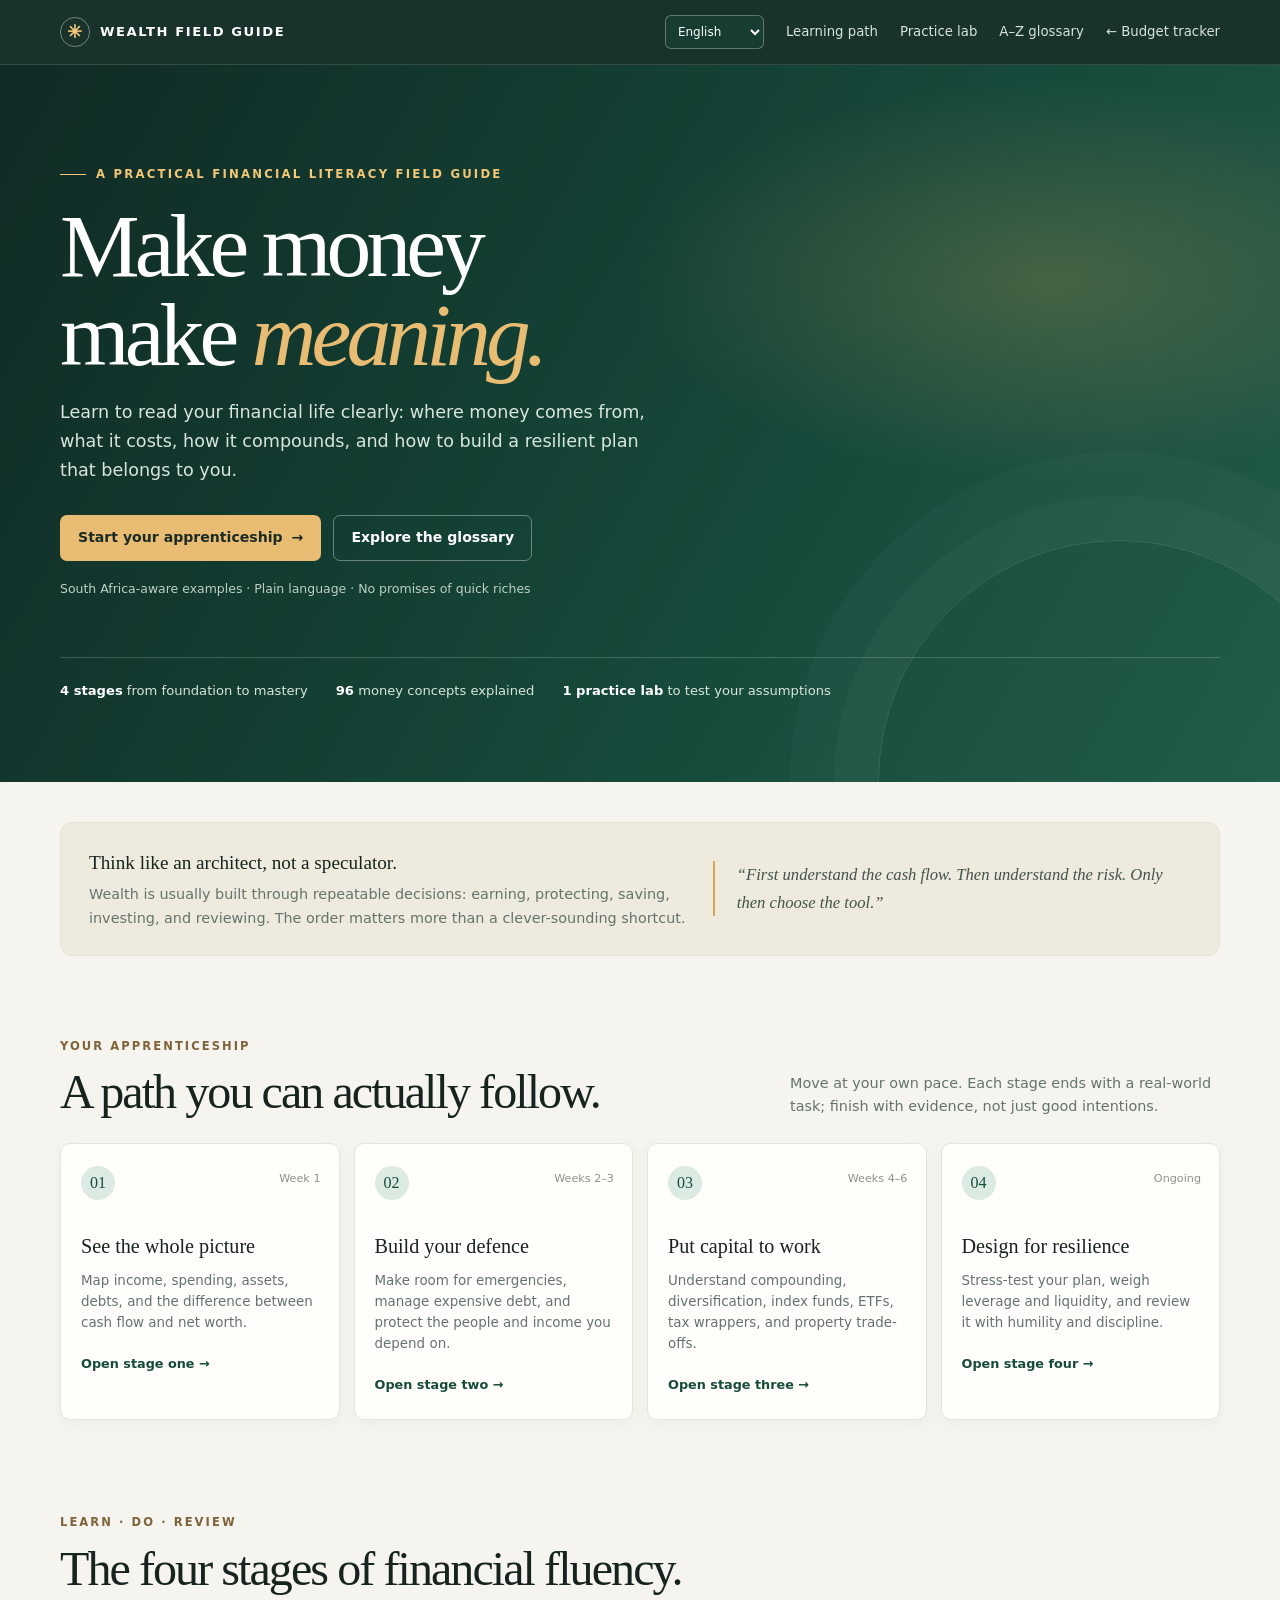
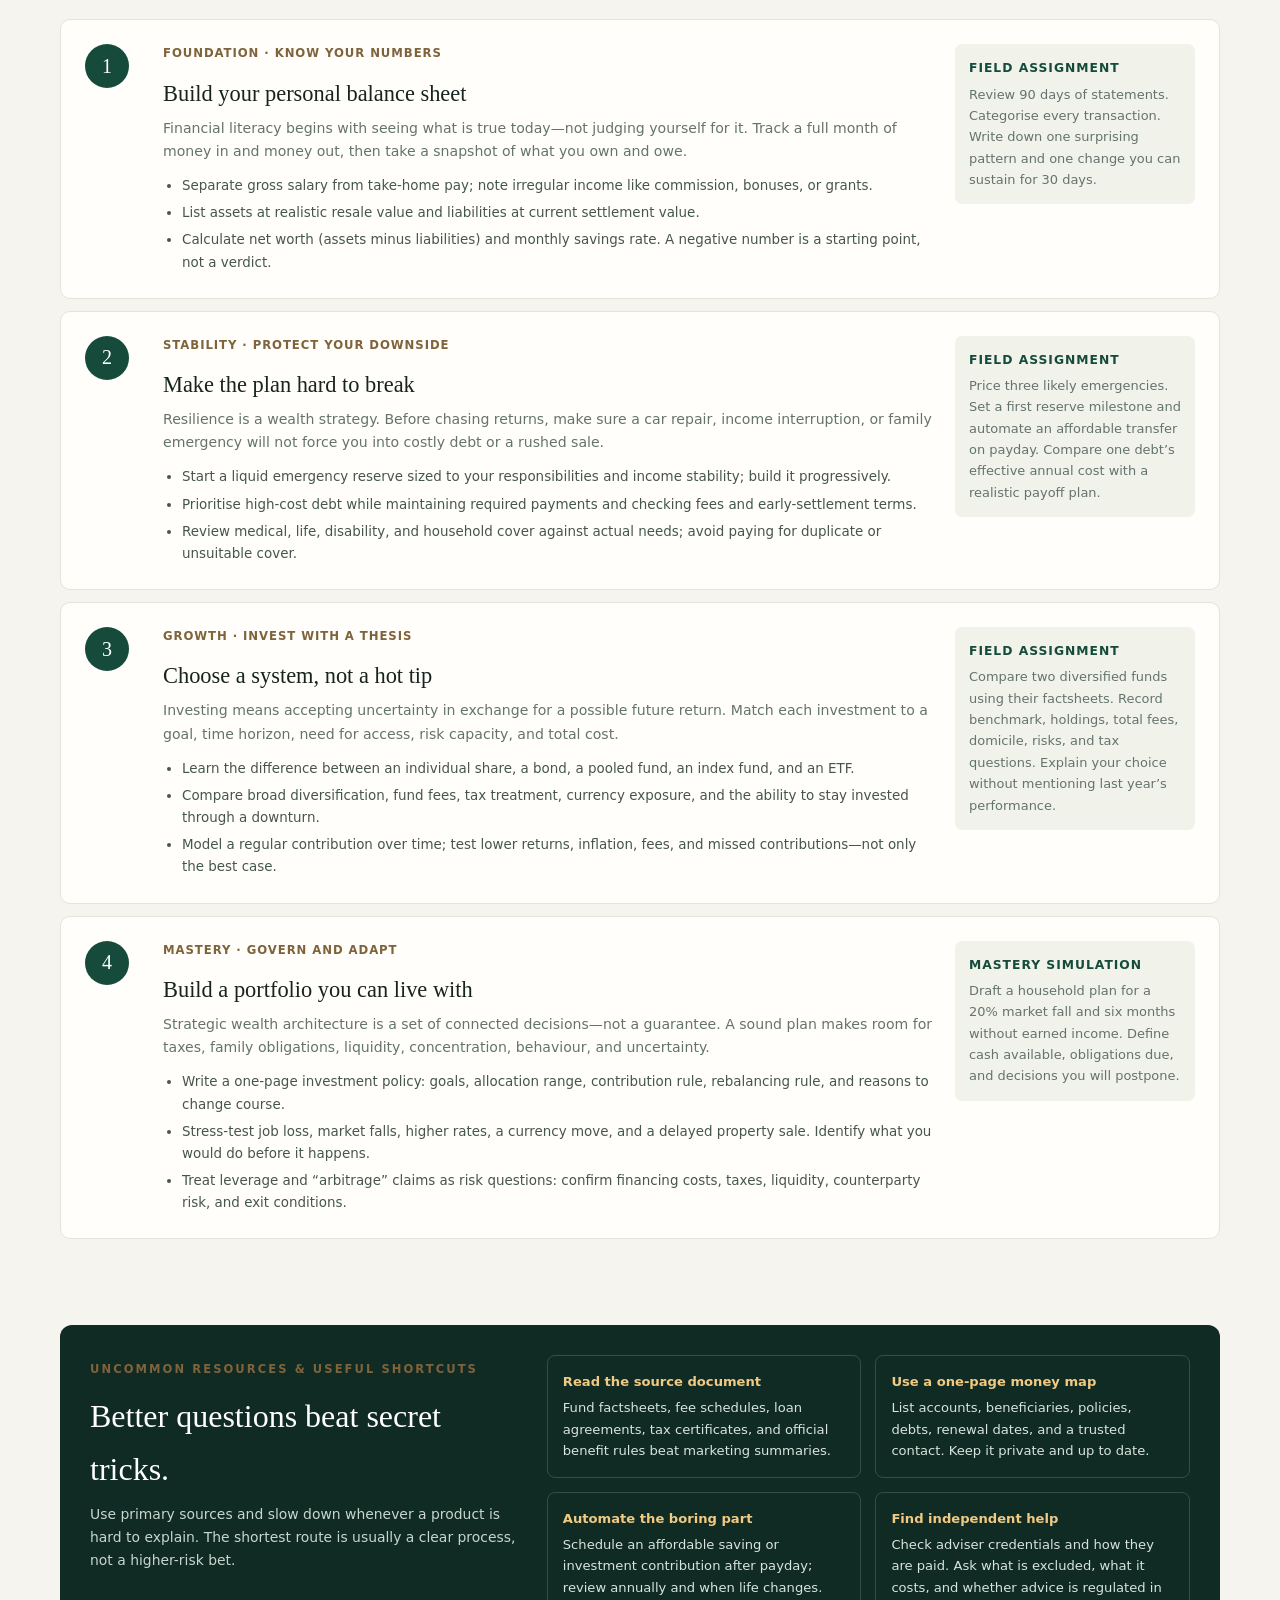
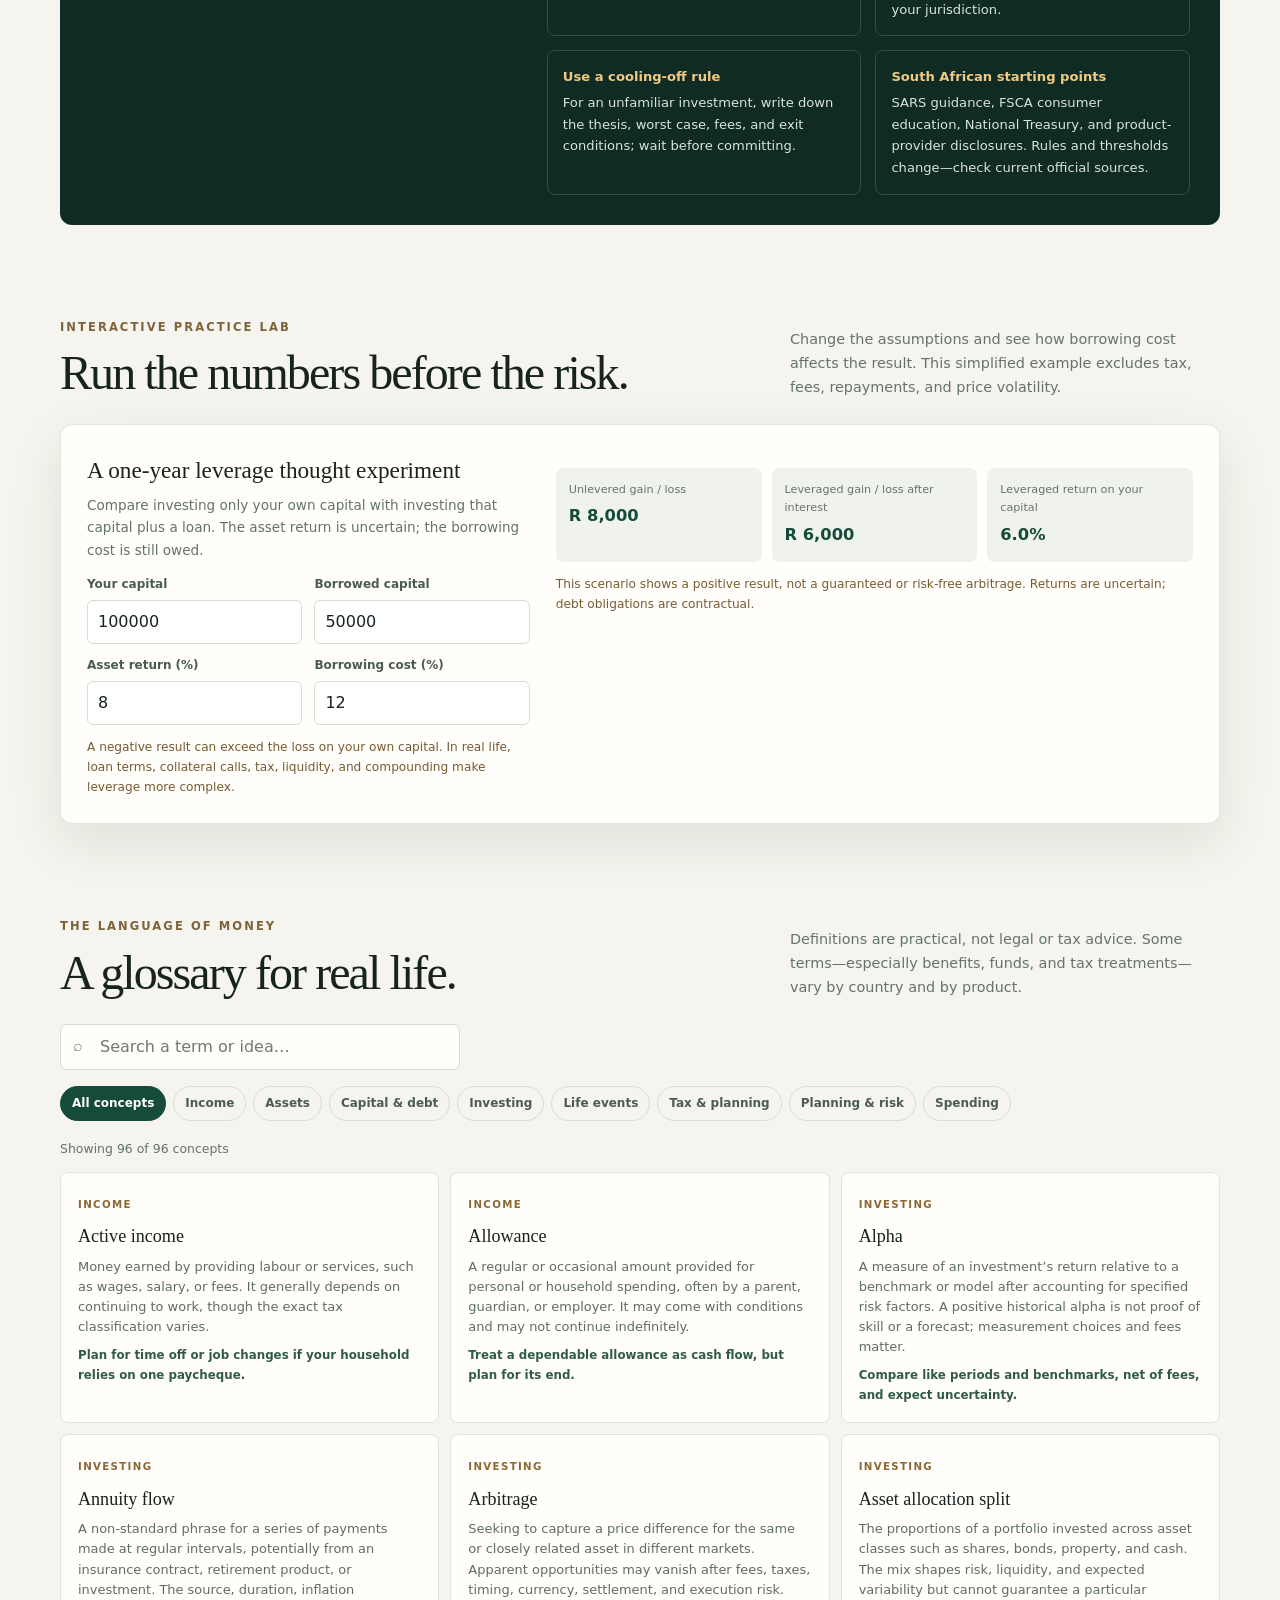
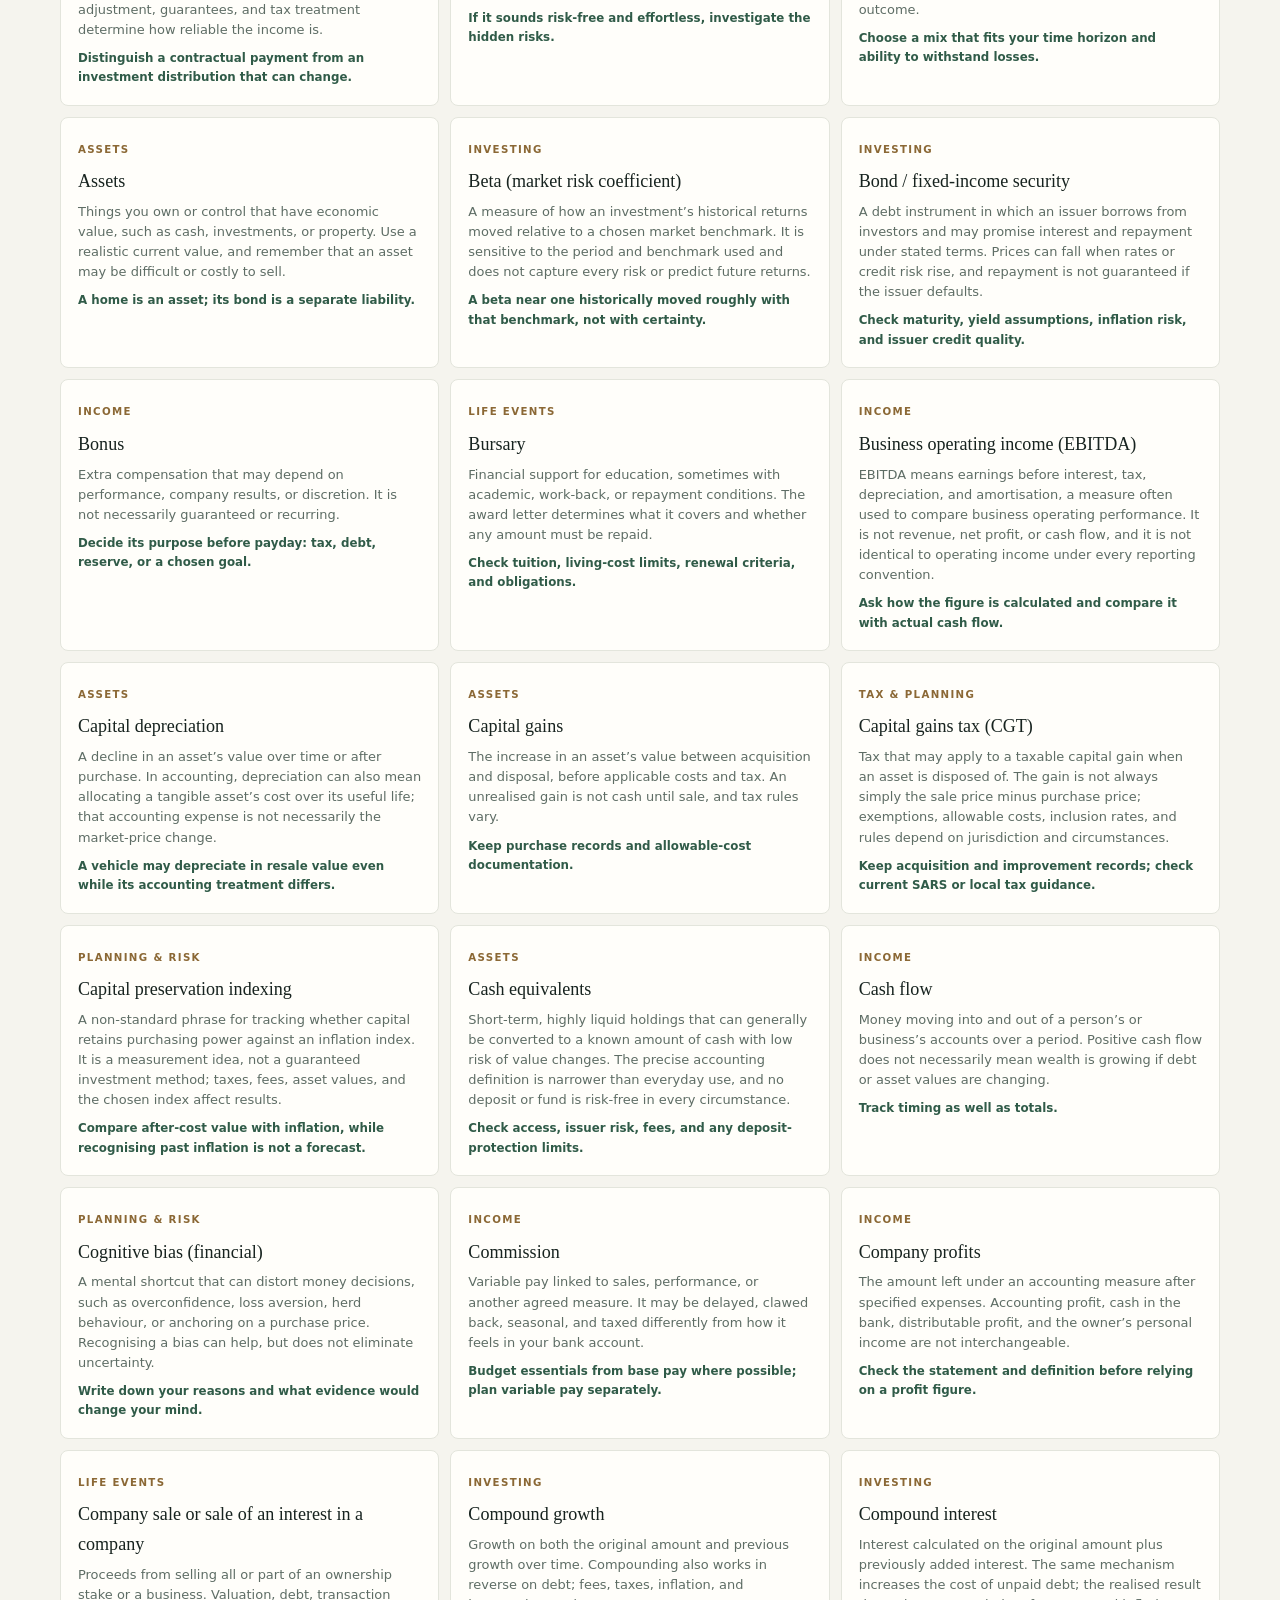
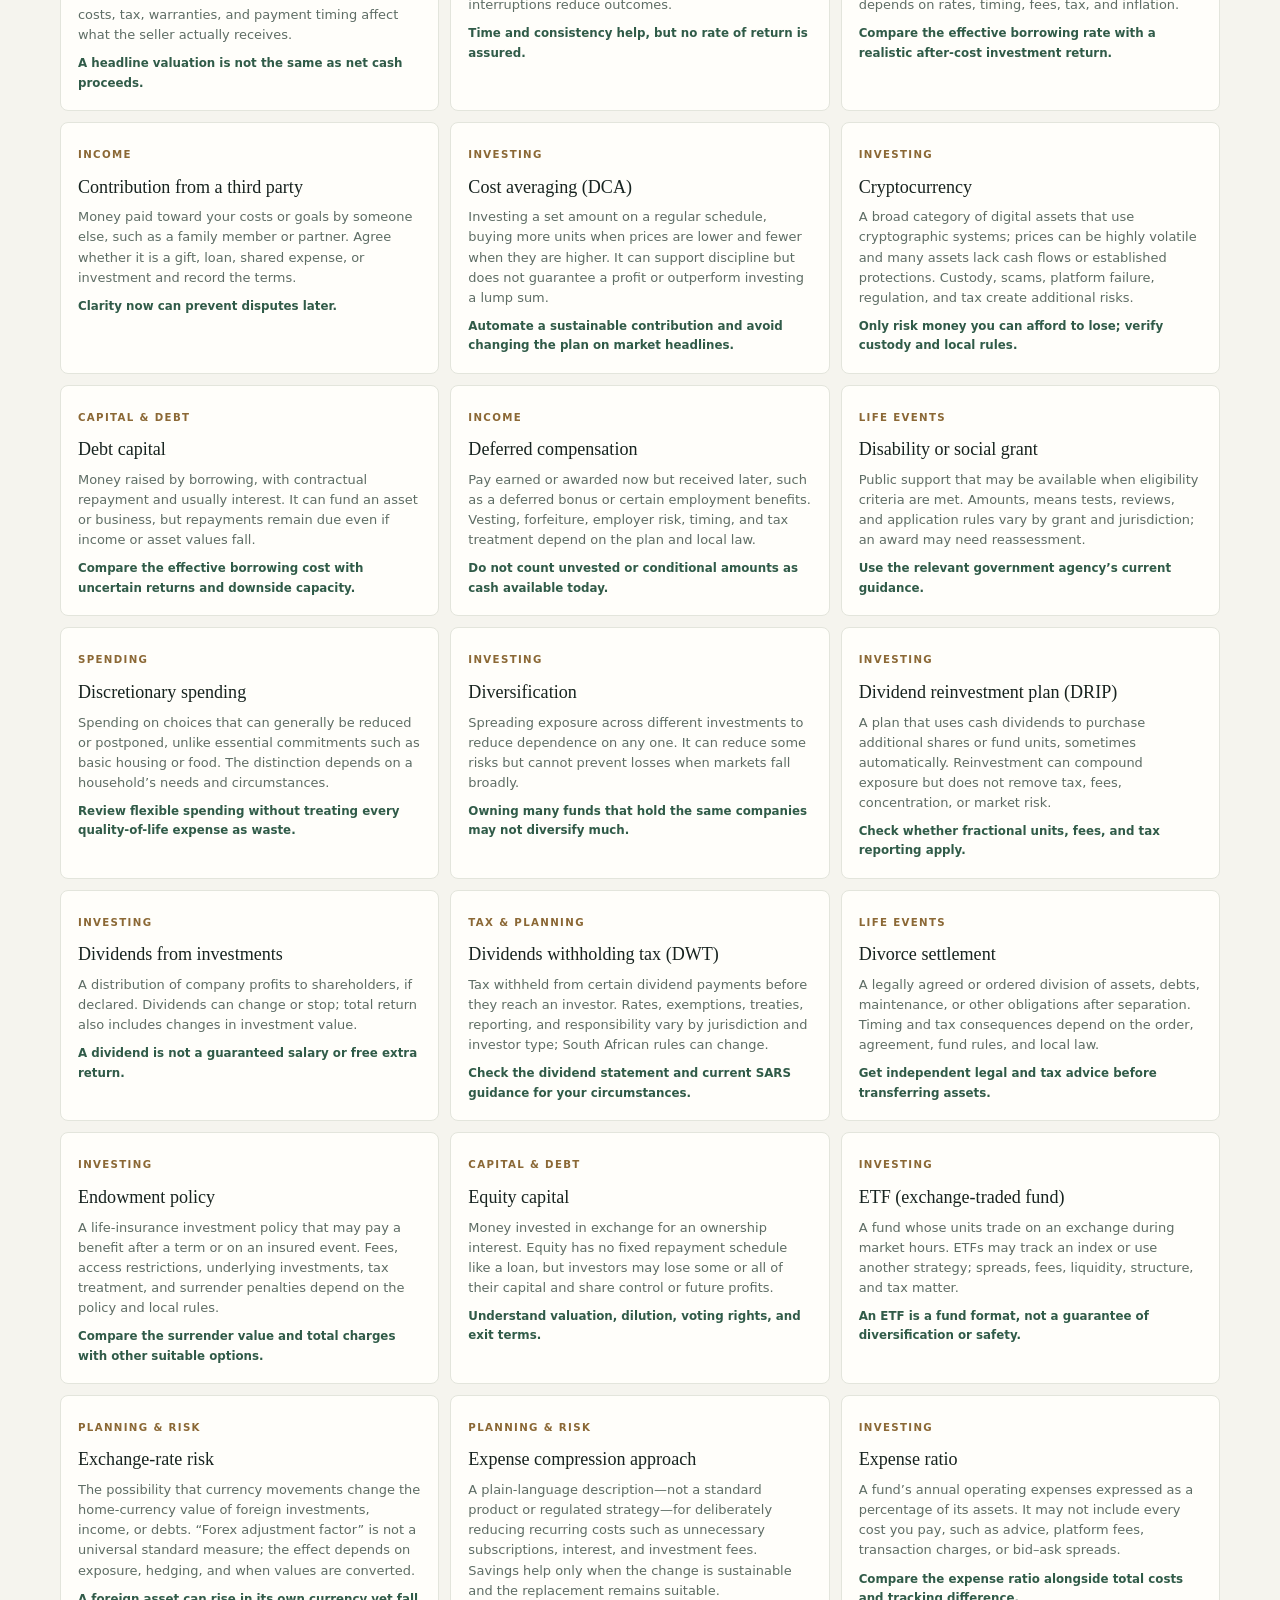
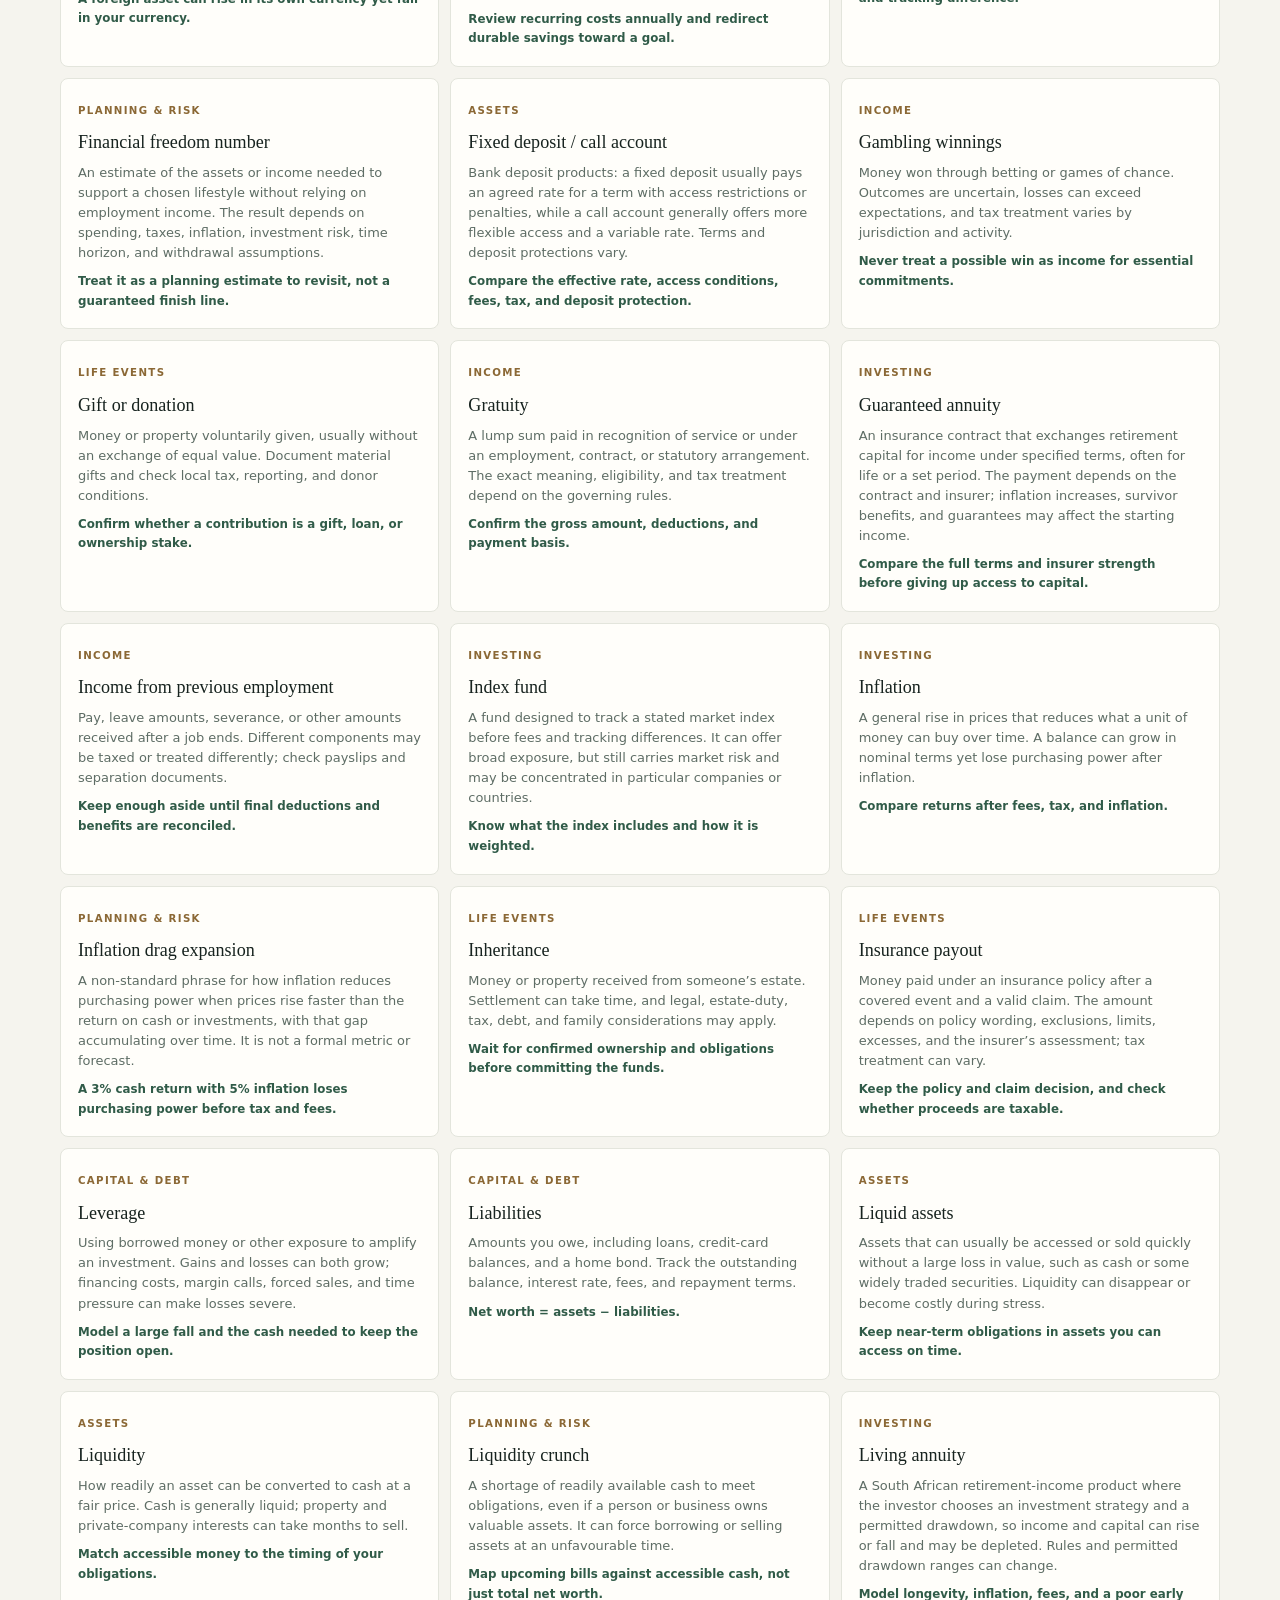
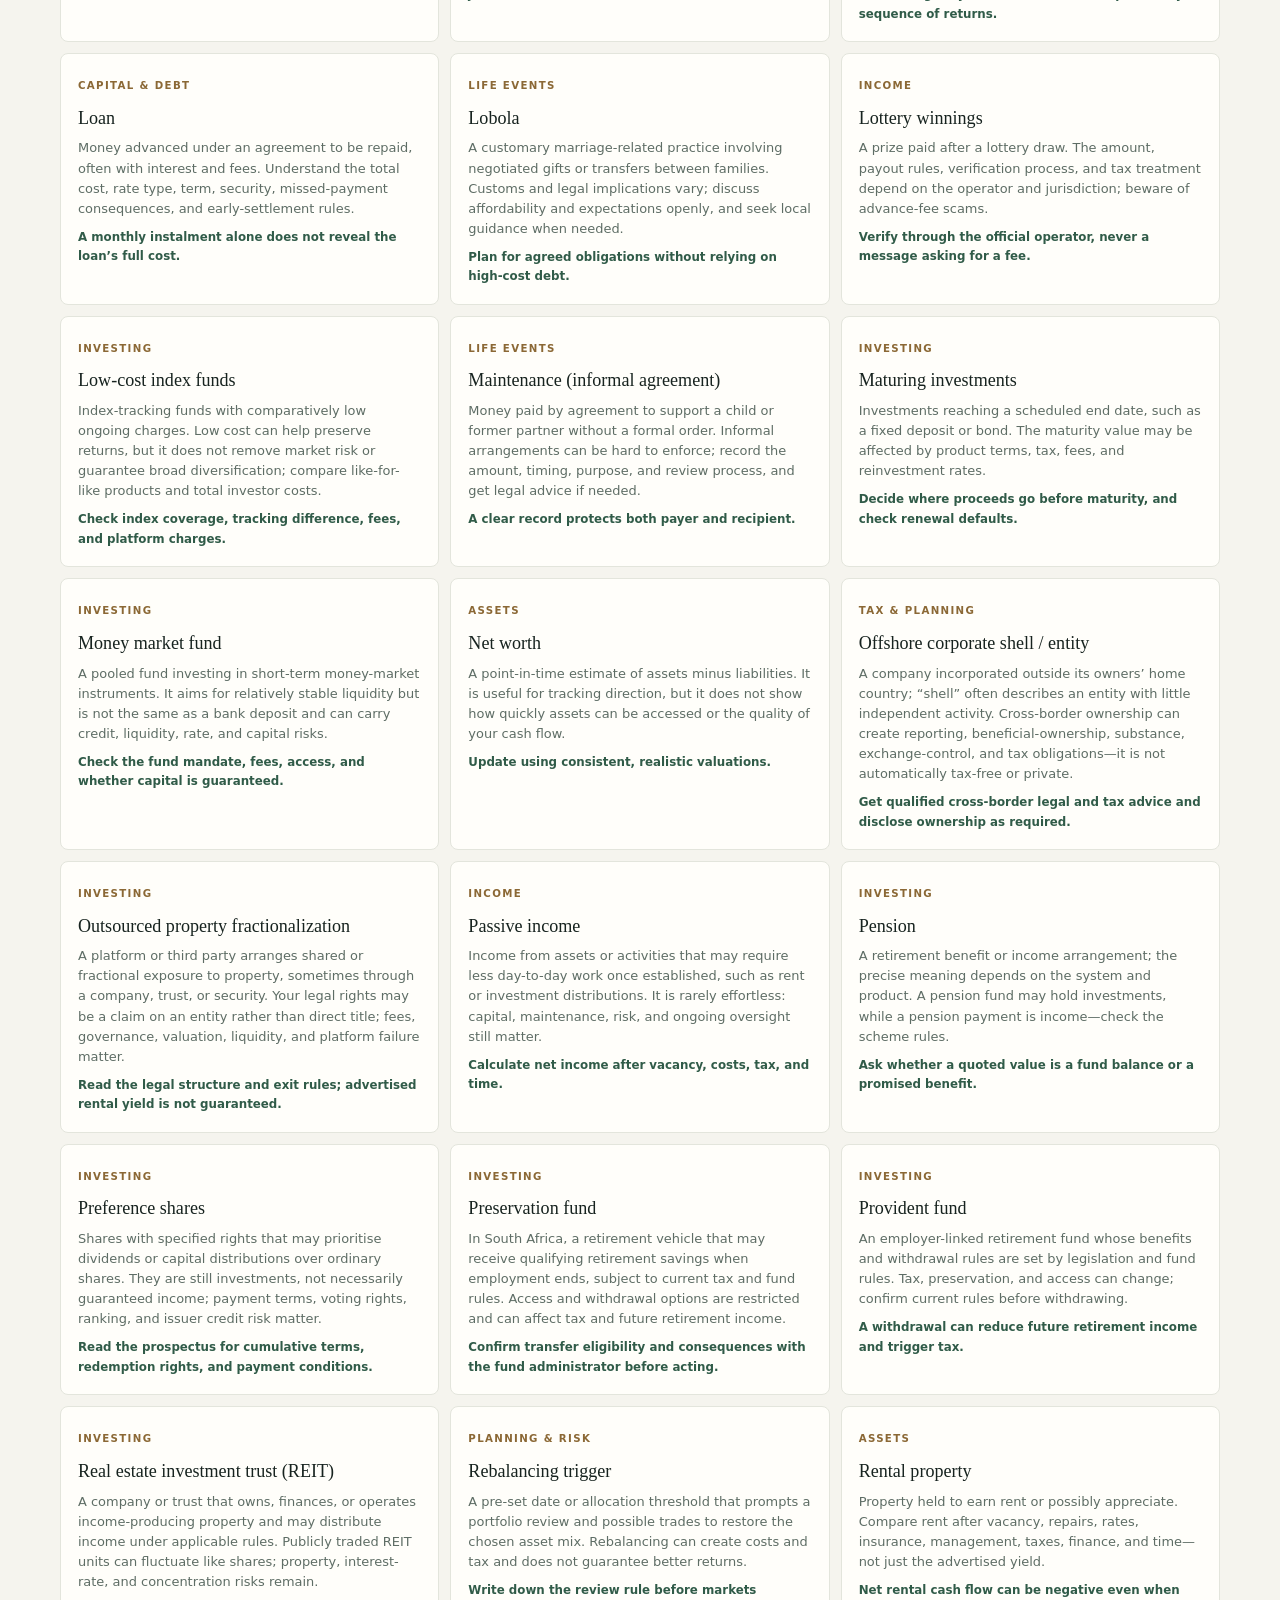
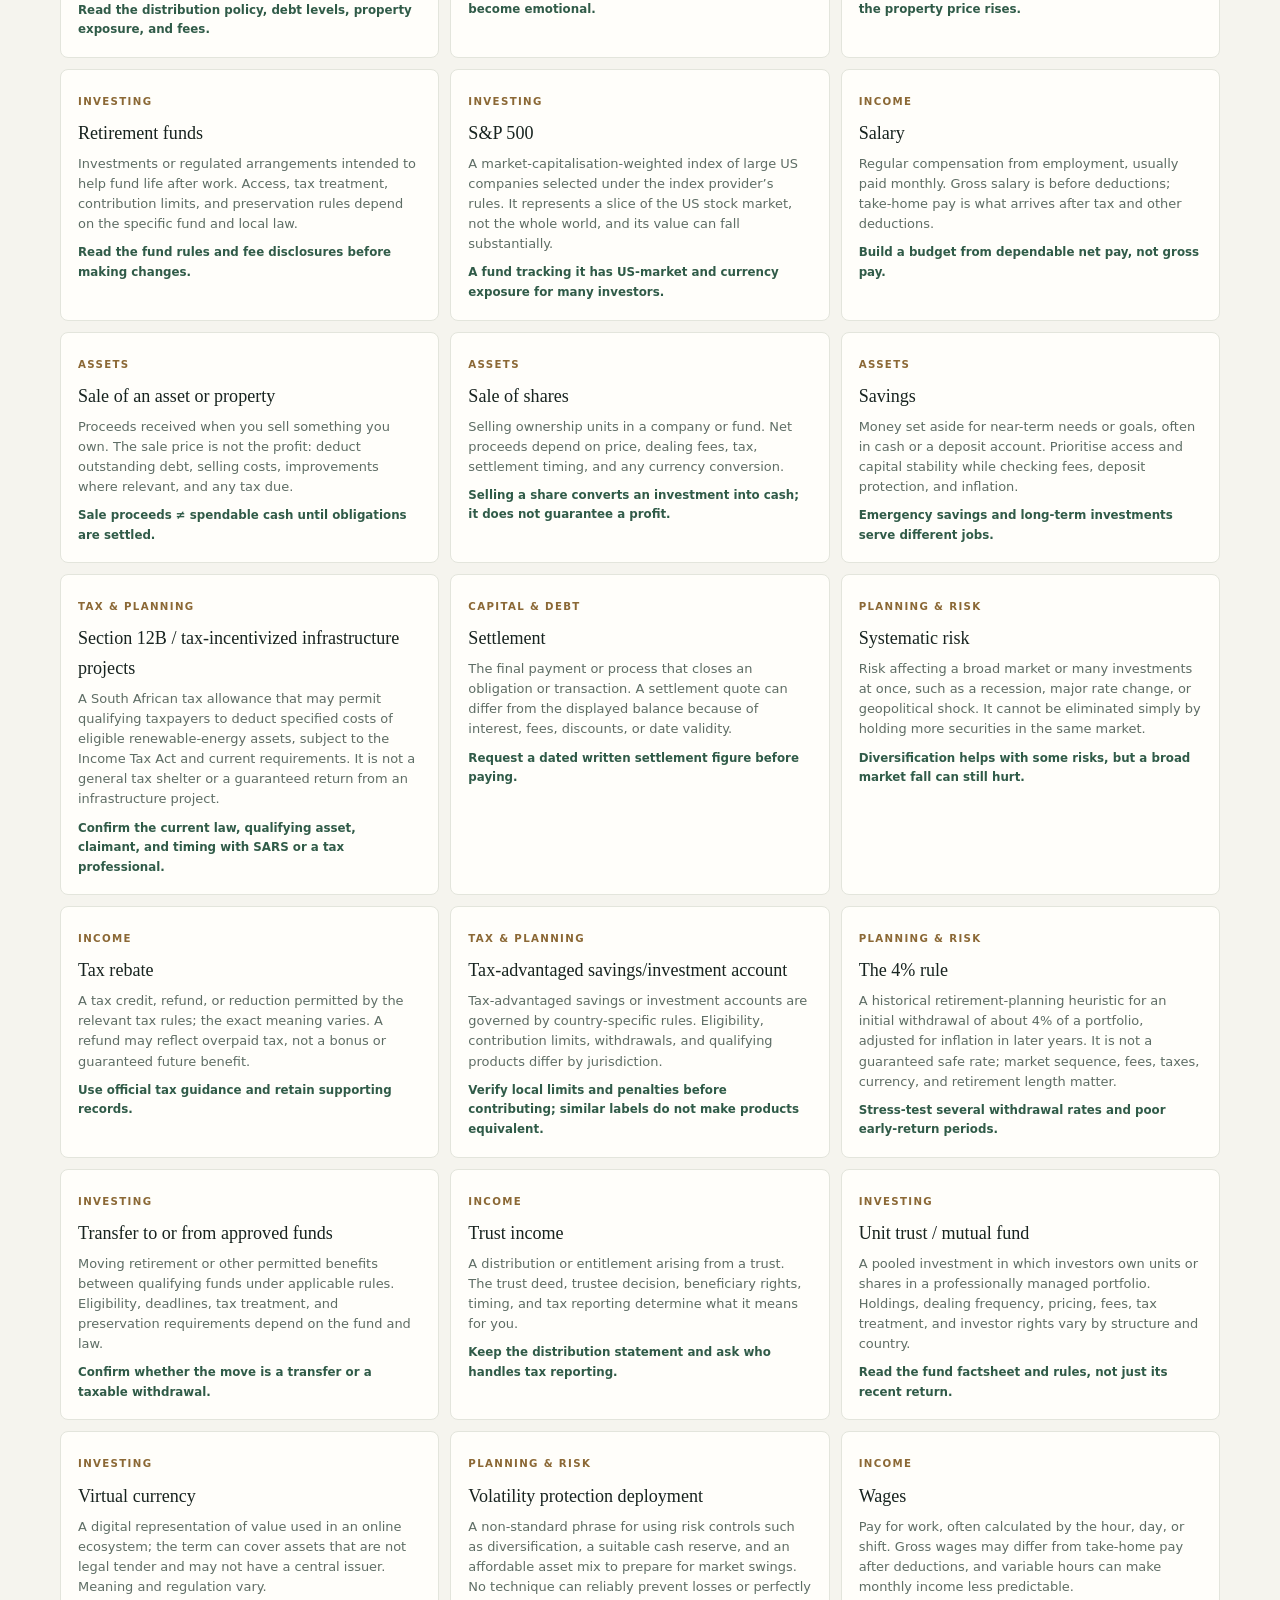
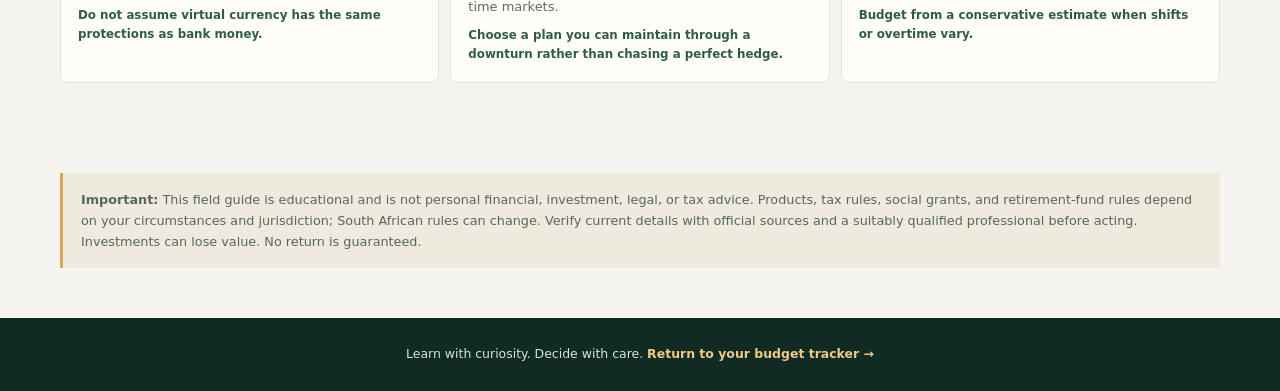
==== commit 9edc6104: "Refactor localization engine and expand 96-term master glossary Fixed language initialization loop a" ====
--- a/finance-101.html
+++ b/finance-101.html
@@ -34,6 +34,7 @@
     .brand-mark { width: 30px; height: 30px; display: grid; place-items: center; border: 1px solid rgba(255,255,255,.4); border-radius: 50%; color: #f3c878; font-family: Georgia, serif; font-size: 1.1rem; }
     .top-links { display: flex; align-items: center; gap: 22px; color: #d8e3dd; font-size: .83rem; }
     .top-links a { white-space: nowrap; }
+    .guide-language { max-width: 150px; min-height: 34px; padding: 5px 8px; border: 1px solid rgba(255,255,255,.3); border-radius: 6px; color: #fff; background: #173c32; font-size: .75rem; }
     .top-links a { text-decoration: none; }
     .top-links a:hover { color: #f3c878; }
     .hero { position: relative; overflow: hidden; color: #fff; background: radial-gradient(ellipse at 82% 30%, rgba(216,166,87,.24), transparent 28%), linear-gradient(120deg, #102a24 0%, #164b3c 63%, #235c49 100%); }
@@ -120,6 +121,7 @@
     .term-card[hidden] { display: none; }
     .term-category { color: #8b6835; font-size: .64rem; font-weight: 850; letter-spacing: .13em; text-transform: uppercase; }
     .term-card h3 { margin: 6px 0 5px; font-family: Georgia, serif; font-size: 1.13rem; font-weight: 500; }
+    .term-region-note { display: inline-block; margin: 0 0 8px; padding: 3px 7px; border-radius: 999px; color: #305b48; background: #e8efe7; font-size: .64rem; font-weight: 750; }
     .term-card p { margin: 0; color: #5e6d65; font-size: .81rem; line-height: 1.55; }
     .term-example { display: block; margin-top: 9px; color: #305b48; font-size: .74rem; font-weight: 650; }
     .empty-state { display: none; padding: 30px; border: 1px dashed #cbd4cb; border-radius: 8px; color: var(--muted); text-align: center; }
@@ -172,6 +174,19 @@
     <div class="topbar-inner">
       <a class="brand" href="./index.html"><span class="brand-mark" aria-hidden="true">✳</span> Wealth Field Guide</a>
       <nav class="top-links" aria-label="Page navigation">
+        <label class="sr-only" for="guideLanguage">Guide language</label>
+        <select id="guideLanguage" class="guide-language" aria-label="Guide language">
+          <option value="en">English</option>
+          <option value="es">Español</option>
+          <option value="fr">Français</option>
+          <option value="de">Deutsch</option>
+          <option value="zh">中文</option>
+          <option value="hi">हिन्दी</option>
+          <option value="ar">العربية</option>
+          <option value="pt">Português</option>
+          <option value="ru">Русский</option>
+          <option value="ja">日本語</option>
+        </select>
         <a href="#learning-path">Learning path</a>
         <a href="#practice">Practice lab</a>
         <a href="#glossary">A–Z glossary</a>
@@ -297,6 +312,9 @@
           <button class="filter-chip" type="button" data-filter="Capital &amp; debt" aria-pressed="false">Capital &amp; debt</button>
           <button class="filter-chip" type="button" data-filter="Investing" aria-pressed="false">Investing</button>
           <button class="filter-chip" type="button" data-filter="Life events" aria-pressed="false">Life events</button>
+          <button class="filter-chip" type="button" data-filter="Tax &amp; planning" aria-pressed="false">Tax &amp; planning</button>
+          <button class="filter-chip" type="button" data-filter="Planning &amp; risk" aria-pressed="false">Planning &amp; risk</button>
+          <button class="filter-chip" type="button" data-filter="Spending" aria-pressed="false">Spending</button>
         </div>
       </div>
       <p id="glossaryCount" class="glossary-count" aria-live="polite"></p>
@@ -306,6 +324,7 @@
     <p class="disclaimer"><strong>Important:</strong> This field guide is educational and is not personal financial, investment, legal, or tax advice. Products, tax rules, social grants, and retirement-fund rules depend on your circumstances and jurisdiction; South African rules can change. Verify current details with official sources and a suitably qualified professional before acting. Investments can lose value. No return is guaranteed.</p>
   </main>
   <footer>Learn with curiosity. Decide with care. <a href="./index.html">Return to your budget tracker →</a></footer>
+  <script src="./finance-101-translations.js"></script>
   <script>
     const concepts = [
       { term: "Assets", category: "Assets", definition: "Things you own or control that have economic value, such as cash, investments, or property. Use a realistic current value, and remember that an asset may be difficult or costly to sell.", example: "A home is an asset; its bond is a separate liability." },
@@ -323,7 +342,7 @@
       { term: "Contribution from a third party", category: "Income", definition: "Money paid toward your costs or goals by someone else, such as a family member or partner. Agree whether it is a gift, loan, shared expense, or investment and record the terms.", example: "Clarity now can prevent disputes later." },
       { term: "Allowance", category: "Income", definition: "A regular or occasional amount provided for personal or household spending, often by a parent, guardian, or employer. It may come with conditions and may not continue indefinitely.", example: "Treat a dependable allowance as cash flow, but plan for its end." },
       { term: "Bursary", category: "Life events", definition: "Financial support for education, sometimes with academic, work-back, or repayment conditions. The award letter determines what it covers and whether any amount must be repaid.", example: "Check tuition, living-cost limits, renewal criteria, and obligations." },
-      { term: "Business operating income", category: "Income", definition: "Income generated by a business’s ordinary activities, usually considered before financing costs and some taxes or accounting adjustments. It is not automatically the owner’s personal take-home income.", example: "Separate business cash, tax set-asides, and personal drawings." },
+      { term: "Business operating income (EBITDA)", category: "Income", definition: "EBITDA means earnings before interest, tax, depreciation, and amortisation, a measure often used to compare business operating performance. It is not revenue, net profit, or cash flow, and it is not identical to operating income under every reporting convention.", example: "Ask how the figure is calculated and compare it with actual cash flow." },
       { term: "Company profits", category: "Income", definition: "The amount left under an accounting measure after specified expenses. Accounting profit, cash in the bank, distributable profit, and the owner’s personal income are not interchangeable.", example: "Check the statement and definition before relying on a profit figure." },
       { term: "Company sale or sale of an interest in a company", category: "Life events", definition: "Proceeds from selling all or part of an ownership stake or a business. Valuation, debt, transaction costs, tax, warranties, and payment timing affect what the seller actually receives.", example: "A headline valuation is not the same as net cash proceeds." },
       { term: "Cryptocurrency", category: "Investing", definition: "A broad category of digital assets that use cryptographic systems; prices can be highly volatile and many assets lack cash flows or established protections. Custody, scams, platform failure, regulation, and tax create additional risks.", example: "Only risk money you can afford to lose; verify custody and local rules." },
@@ -343,7 +362,12 @@
       { term: "Provident fund", category: "Investing", definition: "An employer-linked retirement fund whose benefits and withdrawal rules are set by legislation and fund rules. Tax, preservation, and access can change; confirm current rules before withdrawing.", example: "A withdrawal can reduce future retirement income and trigger tax." },
       { term: "Sale of shares", category: "Assets", definition: "Selling ownership units in a company or fund. Net proceeds depend on price, dealing fees, tax, settlement timing, and any currency conversion.", example: "Selling a share converts an investment into cash; it does not guarantee a profit." },
       { term: "Settlement", category: "Capital & debt", definition: "The final payment or process that closes an obligation or transaction. A settlement quote can differ from the displayed balance because of interest, fees, discounts, or date validity.", example: "Request a dated written settlement figure before paying." },
-      { term: "Tax rebate", category: "Income", definition: "A tax credit, refund, or reduction permitted by the relevant tax rules; the exact meaning varies. A refund may reflect overpaid tax, not a bonus or guaranteed future benefit.", example: "Use official tax guidance and retain supporting records." },
+      { term: "Tax rebate", category: "Income", regionalTerms: {
+        ZA: { label: "Tax rebate / assessment refund", note: "South African tax terminology", definition: "A South African tax rebate may reduce tax payable; an assessment refund generally returns tax overpaid after assessment. The terms are not interchangeable, and SARS rules determine eligibility." },
+        US: { label: "Tax refund", note: "US tax terminology", definition: "A US tax refund commonly returns tax paid in excess of the amount owed; it is not automatically a tax credit or extra income. IRS rules and the taxpayer’s return determine the result." },
+        GB: { label: "Tax repayment", note: "UK tax terminology", definition: "A UK tax repayment is generally tax returned when HMRC determines too much was paid. Eligibility and process depend on the taxpayer’s circumstances and HMRC rules." },
+        CA: { label: "Tax refund", note: "Canadian tax terminology", definition: "A Canadian tax refund commonly returns tax paid in excess of the amount owed after assessment. CRA rules and the taxpayer’s return determine the result." }
+      }, category: "Income", definition: "A tax credit, refund, or reduction permitted by the relevant tax rules; the exact meaning varies. A refund may reflect overpaid tax, not a bonus or guaranteed future benefit.", example: "Use official tax guidance and retain supporting records." },
       { term: "Transfer to or from approved funds", category: "Investing", definition: "Moving retirement or other permitted benefits between qualifying funds under applicable rules. Eligibility, deadlines, tax treatment, and preservation requirements depend on the fund and law.", example: "Confirm whether the move is a transfer or a taxable withdrawal." },
       { term: "Trust income", category: "Income", definition: "A distribution or entitlement arising from a trust. The trust deed, trustee decision, beneficiary rights, timing, and tax reporting determine what it means for you.", example: "Keep the distribution statement and ask who handles tax reporting." },
       { term: "Virtual currency", category: "Investing", definition: "A digital representation of value used in an online ecosystem; the term can cover assets that are not legal tender and may not have a central issuer. Meaning and regulation vary.", example: "Do not assume virtual currency has the same protections as bank money." },
@@ -357,7 +381,67 @@
       { term: "Capital gains", category: "Assets", definition: "The increase in an asset’s value between acquisition and disposal, before applicable costs and tax. An unrealised gain is not cash until sale, and tax rules vary.", example: "Keep purchase records and allowable-cost documentation." },
       { term: "Cash flow", category: "Income", definition: "Money moving into and out of a person’s or business’s accounts over a period. Positive cash flow does not necessarily mean wealth is growing if debt or asset values are changing.", example: "Track timing as well as totals." },
       { term: "Net worth", category: "Assets", definition: "A point-in-time estimate of assets minus liabilities. It is useful for tracking direction, but it does not show how quickly assets can be accessed or the quality of your cash flow.", example: "Update using consistent, realistic valuations." },
-      { term: "Arbitrage", category: "Investing", definition: "Seeking to capture a price difference for the same or closely related asset in different markets. Apparent opportunities may vanish after fees, taxes, timing, currency, settlement, and execution risk.", example: "If it sounds risk-free and effortless, investigate the hidden risks." }
+      { term: "Arbitrage", category: "Investing", definition: "Seeking to capture a price difference for the same or closely related asset in different markets. Apparent opportunities may vanish after fees, taxes, timing, currency, settlement, and execution risk.", example: "If it sounds risk-free and effortless, investigate the hidden risks." },
+      { term: "Active income", category: "Income", definition: "Money earned by providing labour or services, such as wages, salary, or fees. It generally depends on continuing to work, though the exact tax classification varies.", example: "Plan for time off or job changes if your household relies on one paycheque." },
+      { term: "Wages", category: "Income", definition: "Pay for work, often calculated by the hour, day, or shift. Gross wages may differ from take-home pay after deductions, and variable hours can make monthly income less predictable.", example: "Budget from a conservative estimate when shifts or overtime vary." },
+      { term: "Passive income", category: "Income", definition: "Income from assets or activities that may require less day-to-day work once established, such as rent or investment distributions. It is rarely effortless: capital, maintenance, risk, and ongoing oversight still matter.", example: "Calculate net income after vacancy, costs, tax, and time." },
+      { term: "Insurance payout", category: "Life events", definition: "Money paid under an insurance policy after a covered event and a valid claim. The amount depends on policy wording, exclusions, limits, excesses, and the insurer’s assessment; tax treatment can vary.", example: "Keep the policy and claim decision, and check whether proceeds are taxable." },
+      { term: "Compound interest", category: "Investing", definition: "Interest calculated on the original amount plus previously added interest. The same mechanism increases the cost of unpaid debt; the realised result depends on rates, timing, fees, tax, and inflation.", example: "Compare the effective borrowing rate with a realistic after-cost investment return." },
+      { term: "Financial freedom number", category: "Planning & risk", definition: "An estimate of the assets or income needed to support a chosen lifestyle without relying on employment income. The result depends on spending, taxes, inflation, investment risk, time horizon, and withdrawal assumptions.", example: "Treat it as a planning estimate to revisit, not a guaranteed finish line." },
+      { term: "The 4% rule", category: "Planning & risk", definition: "A historical retirement-planning heuristic for an initial withdrawal of about 4% of a portfolio, adjusted for inflation in later years. It is not a guaranteed safe rate; market sequence, fees, taxes, currency, and retirement length matter.", example: "Stress-test several withdrawal rates and poor early-return periods." },
+      { term: "Low-cost index funds", category: "Investing", definition: "Index-tracking funds with comparatively low ongoing charges. Low cost can help preserve returns, but it does not remove market risk or guarantee broad diversification; compare like-for-like products and total investor costs.", example: "Check index coverage, tracking difference, fees, and platform charges." },
+      { term: "S&P 500", category: "Investing", definition: "A market-capitalisation-weighted index of large US companies selected under the index provider’s rules. It represents a slice of the US stock market, not the whole world, and its value can fall substantially.", example: "A fund tracking it has US-market and currency exposure for many investors." },
+      { term: "Expense ratio", category: "Investing", definition: "A fund’s annual operating expenses expressed as a percentage of its assets. It may not include every cost you pay, such as advice, platform fees, transaction charges, or bid–ask spreads.", example: "Compare the expense ratio alongside total costs and tracking difference." },
+      { term: "Cognitive bias (financial)", category: "Planning & risk", definition: "A mental shortcut that can distort money decisions, such as overconfidence, loss aversion, herd behaviour, or anchoring on a purchase price. Recognising a bias can help, but does not eliminate uncertainty.", example: "Write down your reasons and what evidence would change your mind." },
+      { term: "Capital gains tax (CGT)", category: "Tax & planning", definition: "Tax that may apply to a taxable capital gain when an asset is disposed of. The gain is not always simply the sale price minus purchase price; exemptions, allowable costs, inclusion rates, and rules depend on jurisdiction and circumstances.", example: "Keep acquisition and improvement records; check current SARS or local tax guidance." },
+      { term: "Tax-advantaged savings/investment account", searchTerms: "TFI tax-free investment Roth IRA ISA TFSA", regionalTerms: {
+        ZA: { label: "Tax-free investment (TFI)", note: "South African product · rules differ internationally", definition: "A South African tax-free investment account with eligible products and statutory contribution and withdrawal rules. It is not automatically equivalent to a Roth IRA, ISA, or TFSA." },
+        US: { label: "Roth IRA", note: "US retirement account · not a direct TFI equivalent", definition: "A US individual retirement account funded with after-tax contributions; qualified withdrawals may be tax-free under IRS rules. Eligibility, contribution limits, tax treatment, and withdrawal conditions differ from South African TFIs and UK ISAs." },
+        GB: { label: "ISA (Individual Savings Account)", note: "UK account · not a direct TFI equivalent", definition: "A UK tax-advantaged savings and investment account subject to HMRC rules, eligibility requirements, and annual subscription limits. Its rules and eligible products differ from South African TFIs and US Roth IRAs." },
+        CA: { label: "TFSA (Tax-Free Savings Account)", note: "Canadian account · Canadian rules apply", definition: "A Canadian registered account with tax treatment and contribution-room rules set by Canadian law. It is not the same product as a South African TFI, US Roth IRA, or UK ISA." }
+      }, category: "Tax & planning", definition: "Tax-advantaged savings or investment accounts are governed by country-specific rules. Eligibility, contribution limits, withdrawals, and qualifying products differ by jurisdiction.", example: "Verify local limits and penalties before contributing; similar labels do not make products equivalent." },
+      { term: "Real estate investment trust (REIT)", category: "Investing", definition: "A company or trust that owns, finances, or operates income-producing property and may distribute income under applicable rules. Publicly traded REIT units can fluctuate like shares; property, interest-rate, and concentration risks remain.", example: "Read the distribution policy, debt levels, property exposure, and fees." },
+      { term: "Unit trust / mutual fund", category: "Investing", definition: "A pooled investment in which investors own units or shares in a professionally managed portfolio. Holdings, dealing frequency, pricing, fees, tax treatment, and investor rights vary by structure and country.", example: "Read the fund factsheet and rules, not just its recent return." },
+      { term: "Preservation fund", category: "Investing", regionalTerms: {
+        ZA: { label: "Preservation fund", note: "South African retirement structure", definition: "A South African retirement vehicle that may receive qualifying retirement savings when employment ends, subject to current tax and fund rules. Access and withdrawal options are restricted and can affect future retirement income." },
+        US: { label: "Rollover 401(k) / Traditional IRA transfer", note: "US retirement transfer · rules differ", definition: "US retirement-plan rollovers may move eligible workplace-plan assets to another qualifying plan or IRA under IRS rules. This is not the same legal structure as a South African preservation fund; eligibility, deadlines, and tax consequences matter." },
+        GB: { label: "SIPP transfer", note: "UK pension transfer · rules differ", definition: "A transfer to a UK self-invested personal pension (SIPP) is governed by UK pension rules and provider terms. It is not the same legal structure as a South African preservation fund; check charges, access restrictions, and transfer safeguards." },
+        CA: { label: "RRSP transfer", note: "Canadian retirement transfer · rules differ", definition: "A transfer to a Canadian registered retirement savings plan (RRSP) is subject to Canadian eligibility and tax rules. It is not the same legal structure as a South African preservation fund." }
+      }, category: "Investing", definition: "In South Africa, a retirement vehicle that may receive qualifying retirement savings when employment ends, subject to current tax and fund rules. Access and withdrawal options are restricted and can affect tax and future retirement income.", example: "Confirm transfer eligibility and consequences with the fund administrator before acting." },
+      { term: "Living annuity", category: "Investing", definition: "A South African retirement-income product where the investor chooses an investment strategy and a permitted drawdown, so income and capital can rise or fall and may be depleted. Rules and permitted drawdown ranges can change.", example: "Model longevity, inflation, fees, and a poor early sequence of returns." },
+      { term: "Guaranteed annuity", category: "Investing", definition: "An insurance contract that exchanges retirement capital for income under specified terms, often for life or a set period. The payment depends on the contract and insurer; inflation increases, survivor benefits, and guarantees may affect the starting income.", example: "Compare the full terms and insurer strength before giving up access to capital." },
+      { term: "Fixed deposit / call account", category: "Assets", definition: "Bank deposit products: a fixed deposit usually pays an agreed rate for a term with access restrictions or penalties, while a call account generally offers more flexible access and a variable rate. Terms and deposit protections vary.", example: "Compare the effective rate, access conditions, fees, tax, and deposit protection." },
+      { term: "Dividends withholding tax (DWT)", category: "Tax & planning", definition: "Tax withheld from certain dividend payments before they reach an investor. Rates, exemptions, treaties, reporting, and responsibility vary by jurisdiction and investor type; South African rules can change.", example: "Check the dividend statement and current SARS guidance for your circumstances." },
+      { term: "Preference shares", category: "Investing", definition: "Shares with specified rights that may prioritise dividends or capital distributions over ordinary shares. They are still investments, not necessarily guaranteed income; payment terms, voting rights, ranking, and issuer credit risk matter.", example: "Read the prospectus for cumulative terms, redemption rights, and payment conditions." },
+      { term: "Annuity flow", category: "Investing", definition: "A non-standard phrase for a series of payments made at regular intervals, potentially from an insurance contract, retirement product, or investment. The source, duration, inflation adjustment, guarantees, and tax treatment determine how reliable the income is.", example: "Distinguish a contractual payment from an investment distribution that can change." },
+      { term: "Offshore corporate shell / entity", category: "Tax & planning", definition: "A company incorporated outside its owners’ home country; “shell” often describes an entity with little independent activity. Cross-border ownership can create reporting, beneficial-ownership, substance, exchange-control, and tax obligations—it is not automatically tax-free or private.", example: "Get qualified cross-border legal and tax advice and disclose ownership as required." },
+      { term: "Section 12B / tax-incentivized infrastructure projects", category: "Tax & planning", regionalTerms: {
+        ZA: { label: "Section 12B / 12BA allowance", note: "South African tax provision · check current law", definition: "South African tax provisions may allow qualifying taxpayers deductions for specified eligible renewable-energy assets, subject to the Income Tax Act and current requirements. This is not a general tax shelter or a guaranteed project return." },
+        US: { label: "Section 179 deduction / Investment Tax Credit", note: "US provisions · not direct equivalents", definition: "US Section 179 expensing and clean-energy investment tax credits are distinct provisions with their own eligibility and limits. They are not direct equivalents to South African Section 12B/12BA; check current IRS rules." },
+        GB: { label: "Capital allowances / Annual Investment Allowance", note: "UK provisions · not direct equivalents", definition: "UK capital allowances, including the Annual Investment Allowance where applicable, follow UK tax law and eligibility rules. They are not direct equivalents to South African Section 12B/12BA; check current HMRC guidance." }
+      }, category: "Tax & planning", definition: "A South African tax allowance that may permit qualifying taxpayers to deduct specified costs of eligible renewable-energy assets, subject to the Income Tax Act and current requirements. It is not a general tax shelter or a guaranteed return from an infrastructure project.", example: "Confirm the current law, qualifying asset, claimant, and timing with SARS or a tax professional." },
+      { term: "Endowment policy", category: "Investing", definition: "A life-insurance investment policy that may pay a benefit after a term or on an insured event. Fees, access restrictions, underlying investments, tax treatment, and surrender penalties depend on the policy and local rules.", example: "Compare the surrender value and total charges with other suitable options." },
+      { term: "Liquidity crunch", category: "Planning & risk", definition: "A shortage of readily available cash to meet obligations, even if a person or business owns valuable assets. It can force borrowing or selling assets at an unfavourable time.", example: "Map upcoming bills against accessible cash, not just total net worth." },
+      { term: "Cash equivalents", category: "Assets", definition: "Short-term, highly liquid holdings that can generally be converted to a known amount of cash with low risk of value changes. The precise accounting definition is narrower than everyday use, and no deposit or fund is risk-free in every circumstance.", example: "Check access, issuer risk, fees, and any deposit-protection limits." },
+      { term: "Discretionary spending", category: "Spending", definition: "Spending on choices that can generally be reduced or postponed, unlike essential commitments such as basic housing or food. The distinction depends on a household’s needs and circumstances.", example: "Review flexible spending without treating every quality-of-life expense as waste." },
+      { term: "Deferred compensation", category: "Income", definition: "Pay earned or awarded now but received later, such as a deferred bonus or certain employment benefits. Vesting, forfeiture, employer risk, timing, and tax treatment depend on the plan and local law.", example: "Do not count unvested or conditional amounts as cash available today." },
+      { term: "Bond / fixed-income security", category: "Investing", definition: "A debt instrument in which an issuer borrows from investors and may promise interest and repayment under stated terms. Prices can fall when rates or credit risk rise, and repayment is not guaranteed if the issuer defaults.", example: "Check maturity, yield assumptions, inflation risk, and issuer credit quality." },
+      { term: "Money market fund", category: "Investing", definition: "A pooled fund investing in short-term money-market instruments. It aims for relatively stable liquidity but is not the same as a bank deposit and can carry credit, liquidity, rate, and capital risks.", example: "Check the fund mandate, fees, access, and whether capital is guaranteed." },
+      { term: "Beta (market risk coefficient)", category: "Investing", definition: "A measure of how an investment’s historical returns moved relative to a chosen market benchmark. It is sensitive to the period and benchmark used and does not capture every risk or predict future returns.", example: "A beta near one historically moved roughly with that benchmark, not with certainty." },
+      { term: "Asset allocation split", category: "Investing", definition: "The proportions of a portfolio invested across asset classes such as shares, bonds, property, and cash. The mix shapes risk, liquidity, and expected variability but cannot guarantee a particular outcome.", example: "Choose a mix that fits your time horizon and ability to withstand losses." },
+      { term: "Cost averaging (DCA)", category: "Investing", definition: "Investing a set amount on a regular schedule, buying more units when prices are lower and fewer when they are higher. It can support discipline but does not guarantee a profit or outperform investing a lump sum.", example: "Automate a sustainable contribution and avoid changing the plan on market headlines." },
+      { term: "Dividend reinvestment plan (DRIP)", category: "Investing", definition: "A plan that uses cash dividends to purchase additional shares or fund units, sometimes automatically. Reinvestment can compound exposure but does not remove tax, fees, concentration, or market risk.", example: "Check whether fractional units, fees, and tax reporting apply." },
+      { term: "Liquid assets", category: "Assets", definition: "Assets that can usually be accessed or sold quickly without a large loss in value, such as cash or some widely traded securities. Liquidity can disappear or become costly during stress.", example: "Keep near-term obligations in assets you can access on time." },
+      { term: "Rebalancing trigger", category: "Planning & risk", definition: "A pre-set date or allocation threshold that prompts a portfolio review and possible trades to restore the chosen asset mix. Rebalancing can create costs and tax and does not guarantee better returns.", example: "Write down the review rule before markets become emotional." },
+      { term: "Capital depreciation", category: "Assets", definition: "A decline in an asset’s value over time or after purchase. In accounting, depreciation can also mean allocating a tangible asset’s cost over its useful life; that accounting expense is not necessarily the market-price change.", example: "A vehicle may depreciate in resale value even while its accounting treatment differs." },
+      { term: "Systematic risk", category: "Planning & risk", definition: "Risk affecting a broad market or many investments at once, such as a recession, major rate change, or geopolitical shock. It cannot be eliminated simply by holding more securities in the same market.", example: "Diversification helps with some risks, but a broad market fall can still hurt." },
+      { term: "Outsourced property fractionalization", category: "Investing", definition: "A platform or third party arranges shared or fractional exposure to property, sometimes through a company, trust, or security. Your legal rights may be a claim on an entity rather than direct title; fees, governance, valuation, liquidity, and platform failure matter.", example: "Read the legal structure and exit rules; advertised rental yield is not guaranteed." },
+      { term: "Alpha", category: "Investing", definition: "A measure of an investment’s return relative to a benchmark or model after accounting for specified risk factors. A positive historical alpha is not proof of skill or a forecast; measurement choices and fees matter.", example: "Compare like periods and benchmarks, net of fees, and expect uncertainty." },
+      { term: "Expense compression approach", category: "Planning & risk", definition: "A plain-language description—not a standard product or regulated strategy—for deliberately reducing recurring costs such as unnecessary subscriptions, interest, and investment fees. Savings help only when the change is sustainable and the replacement remains suitable.", example: "Review recurring costs annually and redirect durable savings toward a goal." },
+      { term: "Volatility protection deployment", category: "Planning & risk", definition: "A non-standard phrase for using risk controls such as diversification, a suitable cash reserve, and an affordable asset mix to prepare for market swings. No technique can reliably prevent losses or perfectly time markets.", example: "Choose a plan you can maintain through a downturn rather than chasing a perfect hedge." },
+      { term: "Exchange-rate risk", category: "Planning & risk", definition: "The possibility that currency movements change the home-currency value of foreign investments, income, or debts. “Forex adjustment factor” is not a universal standard measure; the effect depends on exposure, hedging, and when values are converted.", example: "A foreign asset can rise in its own currency yet fall in your currency." },
+      { term: "Capital preservation indexing", category: "Planning & risk", definition: "A non-standard phrase for tracking whether capital retains purchasing power against an inflation index. It is a measurement idea, not a guaranteed investment method; taxes, fees, asset values, and the chosen index affect results.", example: "Compare after-cost value with inflation, while recognising past inflation is not a forecast." },
+      { term: "Inflation drag expansion", category: "Planning & risk", definition: "A non-standard phrase for how inflation reduces purchasing power when prices rise faster than the return on cash or investments, with that gap accumulating over time. It is not a formal metric or forecast.", example: "A 3% cash return with 5% inflation loses purchasing power before tax and fees." }
     ];
 
     const termGrid = document.getElementById("termGrid");
@@ -365,41 +449,121 @@
     const countLabel = document.getElementById("glossaryCount");
     const emptyState = document.getElementById("emptyState");
     let activeFilter = "all";
+    const originalDocumentTitle = document.title;
+    const requestedRegion = new URLSearchParams(window.location.search).get("region");
+    const glossaryRegion = ["ZA", "US", "GB", "CA"].includes(requestedRegion) ? requestedRegion : "";
+    const supportedGuideLanguages = ["en", "es", "fr", "de", "zh", "hi", "ar", "pt", "ru", "ja"];
+    const languageSelector = document.getElementById("guideLanguage");
+    const requestedLanguage = new URLSearchParams(window.location.search).get("lang");
+    let activeGuideLanguage = supportedGuideLanguages.includes(requestedLanguage) ? requestedLanguage : "en";
+    languageSelector.value = activeGuideLanguage;
+    const originalTextNodes = new WeakMap();
+    const originalAttributes = new WeakMap();
+    const canonicalRegionalLabels = new Set([
+      "Tax-free investment (TFI)",
+      "Roth IRA",
+      "ISA (Individual Savings Account)",
+      "TFSA (Tax-Free Savings Account)",
+      "Rollover 401(k) / Traditional IRA transfer",
+      "SIPP transfer",
+      "RRSP transfer",
+      "Section 12B / 12BA allowance",
+      "Section 179 deduction / Investment Tax Credit",
+      "Capital allowances / Annual Investment Allowance"
+    ]);
+
+    function translateGuideText(text) {
+      if (activeGuideLanguage === "en" || canonicalRegionalLabels.has(text)) return text;
+      return window.finance101Translations?.[activeGuideLanguage]?.[text] || text;
+    }
+
+    function updateGuideLanguage() {
+      activeGuideLanguage = languageSelector.value;
+      const translations = window.finance101Translations?.[activeGuideLanguage];
+      if (!translations && activeGuideLanguage !== "en") {
+        throw new Error(`Finance 101 translations are unavailable for "${activeGuideLanguage}".`);
+      }
+      document.documentElement.lang = activeGuideLanguage === "zh" ? "zh-CN" : activeGuideLanguage;
+      document.documentElement.dir = activeGuideLanguage === "ar" ? "rtl" : "ltr";
+      document.title = translateGuideText(originalDocumentTitle);
+      const walker = document.createTreeWalker(document.body, NodeFilter.SHOW_TEXT);
+      let node;
+      while ((node = walker.nextNode())) {
+        if (node.parentElement.closest("script, style")) continue;
+        if (node.parentElement.closest("#guideLanguage")) continue;
+        if (!originalTextNodes.has(node)) originalTextNodes.set(node, node.textContent);
+        const original = originalTextNodes.get(node);
+        const trimmed = original.trim();
+        if (!trimmed) continue;
+        const start = original.indexOf(trimmed);
+        const end = start + trimmed.length;
+        node.textContent = `${original.slice(0, start)}${translateGuideText(trimmed)}${original.slice(end)}`;
+      }
+      document.querySelectorAll("[placeholder], [aria-label], [title]").forEach(element => {
+        if (!originalAttributes.has(element)) originalAttributes.set(element, new Map());
+        const originals = originalAttributes.get(element);
+        for (const attribute of ["placeholder", "aria-label", "title"]) {
+          if (!element.hasAttribute(attribute)) continue;
+          if (!originals.has(attribute)) originals.set(attribute, element.getAttribute(attribute));
+          element.setAttribute(attribute, translateGuideText(originals.get(attribute)));
+        }
+      });
+      renderTerms();
+    }
 
     function renderTerms() {
       const query = searchInput.value.trim().toLocaleLowerCase();
       const visible = concepts.filter(item => {
         const matchesFilter = activeFilter === "all" || item.category === activeFilter;
-        const matchesQuery = `${item.term} ${item.definition} ${item.example} ${item.category}`.toLocaleLowerCase().includes(query);
+        const regionalTerm = item.regionalTerms && (item.regionalTerms[glossaryRegion] || (glossaryRegion ? item.regionalTerms.ZA : null));
+        const matchesQuery = `${item.term} ${item.searchTerms || ""} ${item.definition} ${item.example} ${item.category} ${regionalTerm ? `${regionalTerm.label} ${regionalTerm.note} ${regionalTerm.definition}` : ""} ${translateGuideText(item.term)} ${translateGuideText(item.definition)} ${translateGuideText(item.example)} ${translateGuideText(item.category)} ${regionalTerm ? `${translateGuideText(regionalTerm.label)} ${translateGuideText(regionalTerm.note)} ${translateGuideText(regionalTerm.definition)}` : ""}`.toLocaleLowerCase().includes(query);
         return matchesFilter && matchesQuery;
       }).sort((a, b) => a.term.localeCompare(b.term));
       termGrid.replaceChildren(...visible.map(item => {
+        const regionalTerm = item.regionalTerms && (item.regionalTerms[glossaryRegion] || (glossaryRegion ? item.regionalTerms.ZA : null));
         const card = document.createElement("article");
         card.className = "term-card";
         const category = document.createElement("span");
         category.className = "term-category";
-        category.textContent = item.category;
+        category.textContent = translateGuideText(item.category);
         const title = document.createElement("h3");
-        title.textContent = item.term;
+        title.textContent = translateGuideText(regionalTerm ? regionalTerm.label : item.term);
+        if (regionalTerm) title.title = translateGuideText(regionalTerm.note);
         const definition = document.createElement("p");
-        definition.textContent = item.definition;
+        definition.textContent = translateGuideText(regionalTerm ? regionalTerm.definition : item.definition);
         const example = document.createElement("span");
         example.className = "term-example";
-        example.textContent = item.example;
-        card.append(category, title, definition, example);
+        example.textContent = translateGuideText(item.example);
+        card.append(category, title);
+        if (regionalTerm) {
+          const regionNote = document.createElement("span");
+          regionNote.className = "term-region-note";
+          regionNote.textContent = translateGuideText(regionalTerm.note);
+          card.append(regionNote);
+        }
+        card.append(definition, example);
         return card;
       }));
-      countLabel.textContent = `Showing ${visible.length} of ${concepts.length} concepts`;
+      countLabel.textContent = translateGuideText("Showing {visible} of {total} concepts")
+        .replace("{visible}", String(visible.length))
+        .replace("{total}", String(concepts.length));
       emptyState.style.display = visible.length ? "none" : "block";
     }
 
     document.getElementById("termTotal").textContent = `${concepts.length}`;
+    languageSelector.addEventListener("change", () => {
+      const pageUrl = new URL(window.location.href);
+      if (languageSelector.value === "en") pageUrl.searchParams.delete("lang");
+      else pageUrl.searchParams.set("lang", languageSelector.value);
+      window.history.replaceState(null, "", pageUrl);
+      updateGuideLanguage();
+    });
     searchInput.addEventListener("input", renderTerms);
     document.querySelectorAll(".filter-chip").forEach(button => {
       button.addEventListener("click", () => {
         activeFilter = button.dataset.filter;
         document.querySelectorAll(".filter-chip").forEach(chip => chip.setAttribute("aria-pressed", String(chip === button)));
-        renderTerms();
+        updateGuideLanguage();
       });
     });
 
@@ -414,9 +578,9 @@
         return input.value !== "" && Number.isFinite(value) && value >= min && value <= max;
       });
       if (!valid) {
-        document.getElementById("unleveredResult").textContent = "Check inputs";
-        document.getElementById("leveragedResult").textContent = "Check inputs";
-        document.getElementById("equityReturnResult").textContent = "Check inputs";
+        document.getElementById("unleveredResult").textContent = translateGuideText("Check inputs");
+        document.getElementById("leveragedResult").textContent = translateGuideText("Check inputs");
+        document.getElementById("equityReturnResult").textContent = translateGuideText("Check inputs");
         return;
       }
       const unleveredGain = own * returnPercent / 100;
@@ -424,13 +588,13 @@
       const equityReturn = own > 0 ? leveragedGain / own * 100 : null;
       document.getElementById("unleveredResult").textContent = numberFormat.format(unleveredGain);
       document.getElementById("leveragedResult").textContent = numberFormat.format(leveragedGain);
-      document.getElementById("equityReturnResult").textContent = equityReturn === null ? "N/A" : `${equityReturn.toFixed(1)}%`;
-      document.getElementById("simulationExplanation").textContent = leveragedGain < 0
+      document.getElementById("equityReturnResult").textContent = equityReturn === null ? translateGuideText("N/A") : `${equityReturn.toFixed(1)}%`;
+      document.getElementById("simulationExplanation").textContent = translateGuideText(leveragedGain < 0
         ? "In this scenario the leveraged position loses money after interest. The debt still has to be repaid, and a real loss can force a sale."
-        : "This scenario shows a positive result, not a guaranteed or risk-free arbitrage. Returns are uncertain; debt obligations are contractual.";
+        : "This scenario shows a positive result, not a guaranteed or risk-free arbitrage. Returns are uncertain; debt obligations are contractual.");
     }
     simulationInputs.forEach(input => input.addEventListener("input", updateSimulation));
-    renderTerms();
+    updateGuideLanguage();
     updateSimulation();
   </script>
 </body>
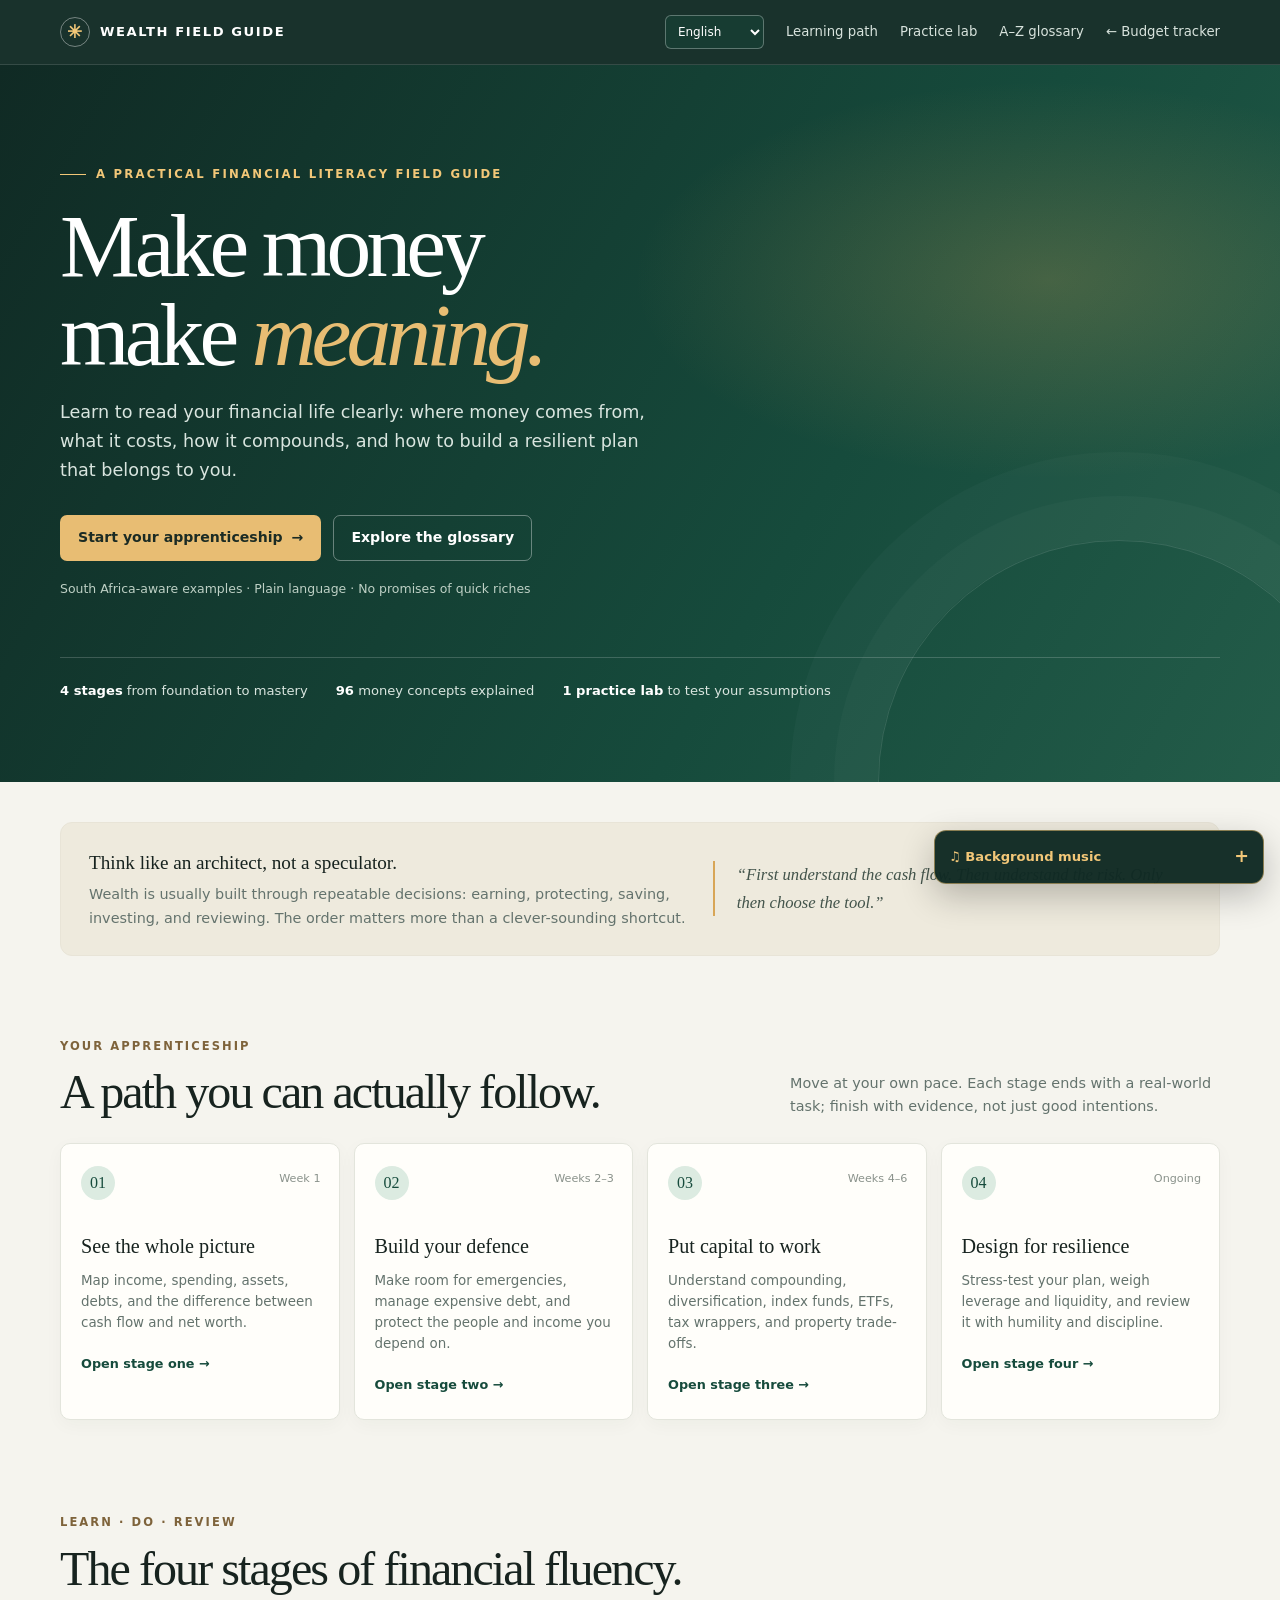
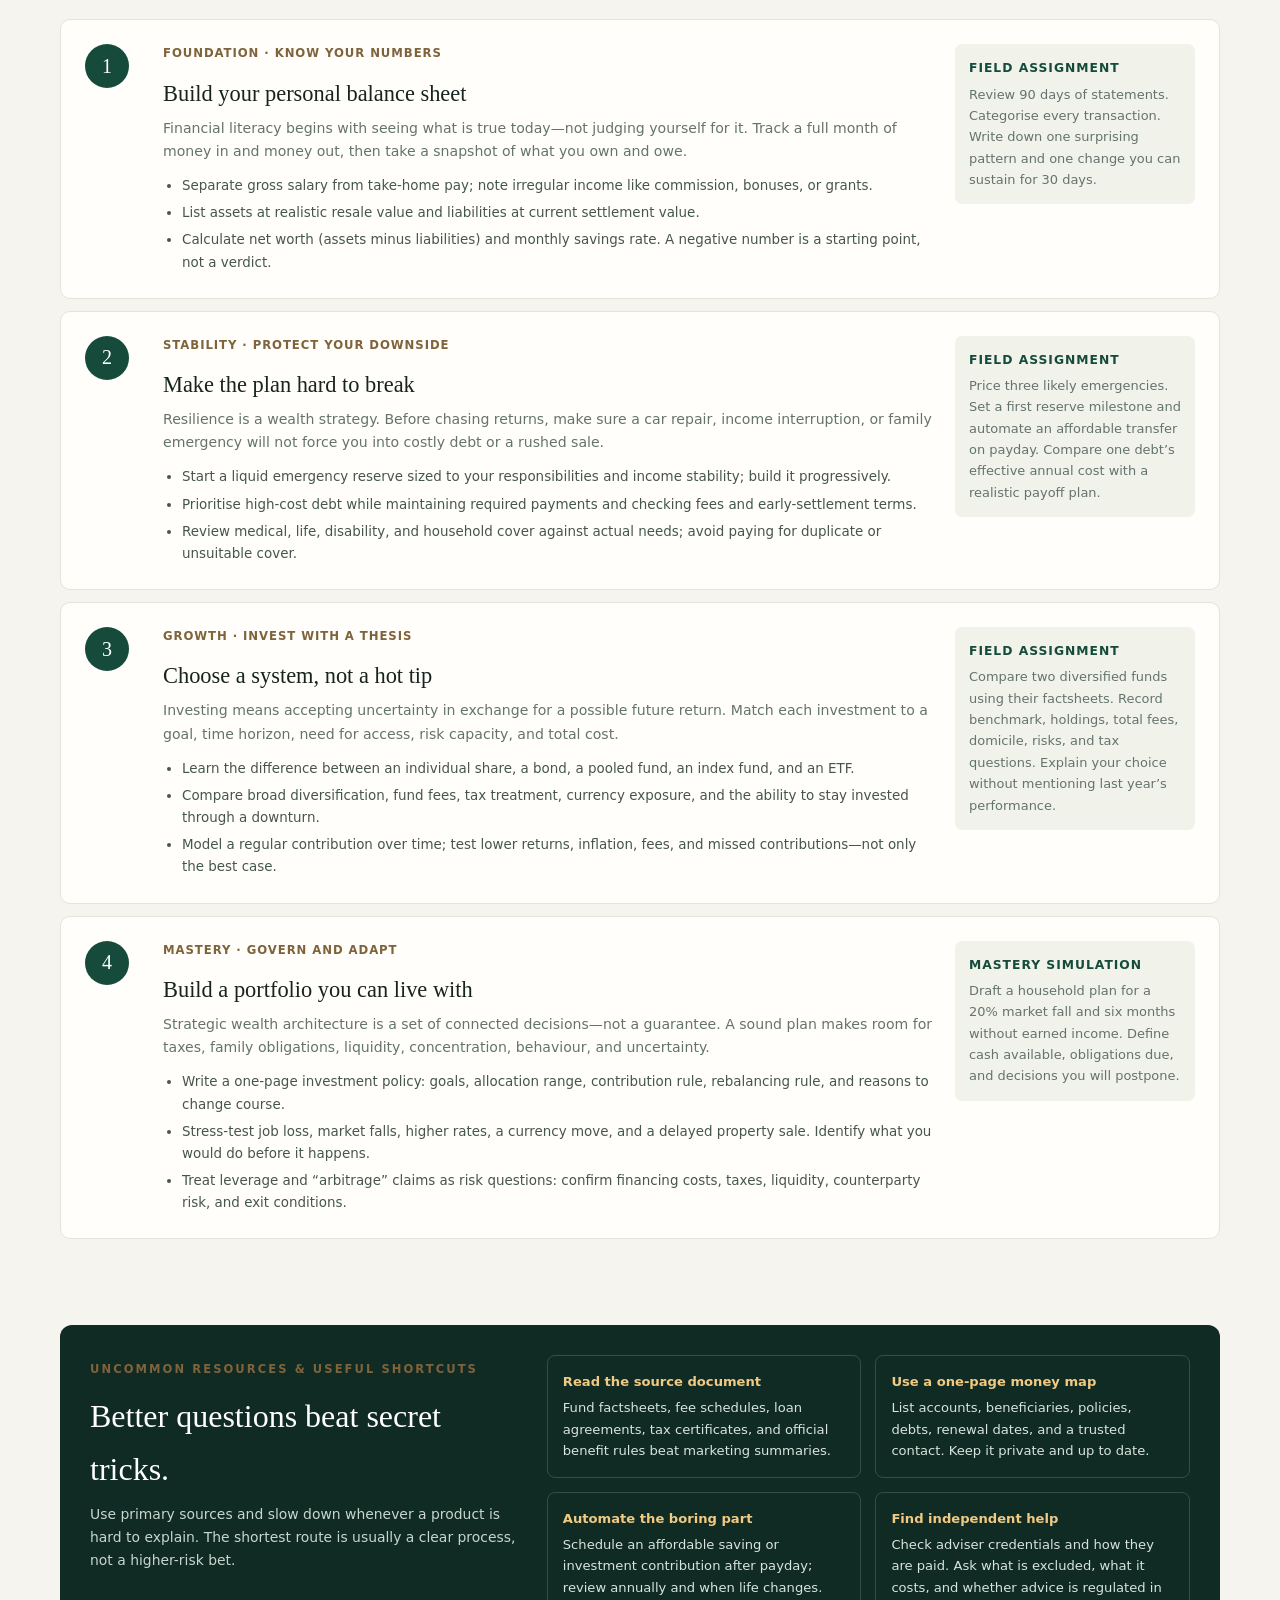
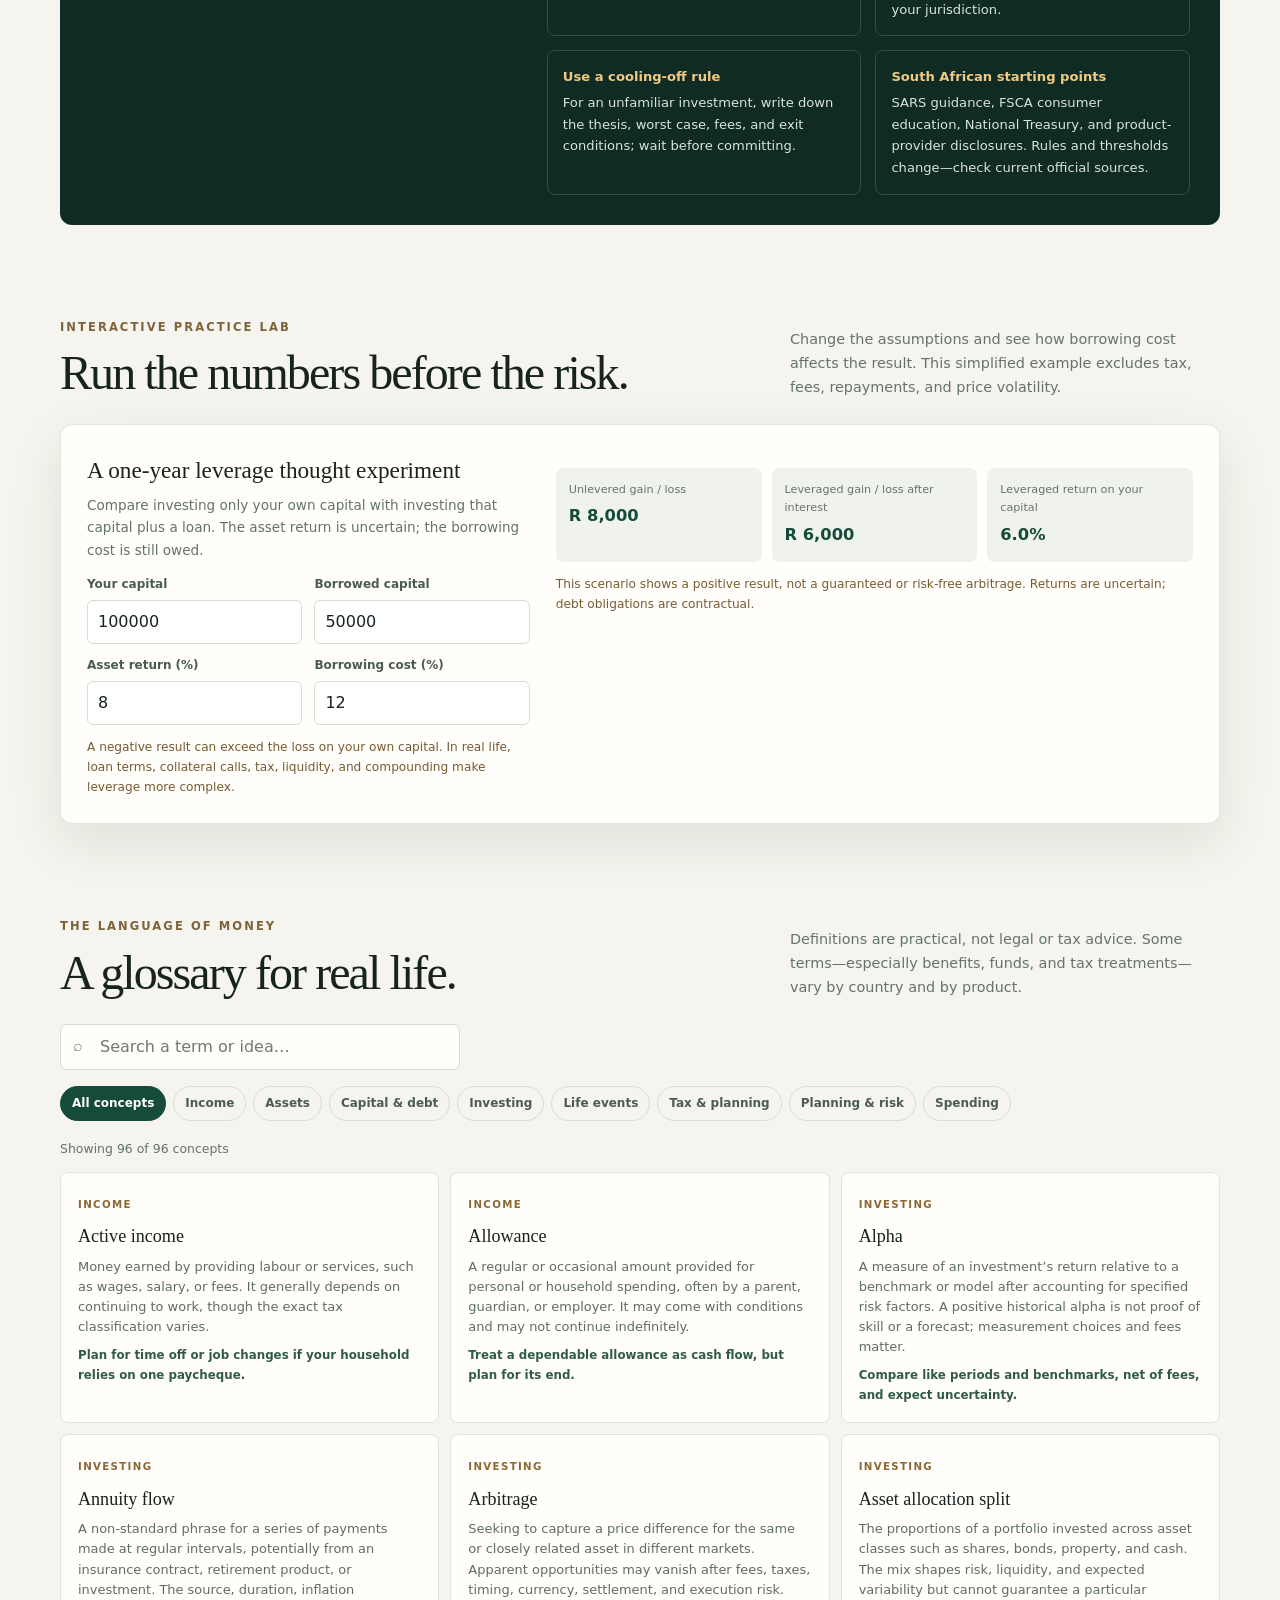
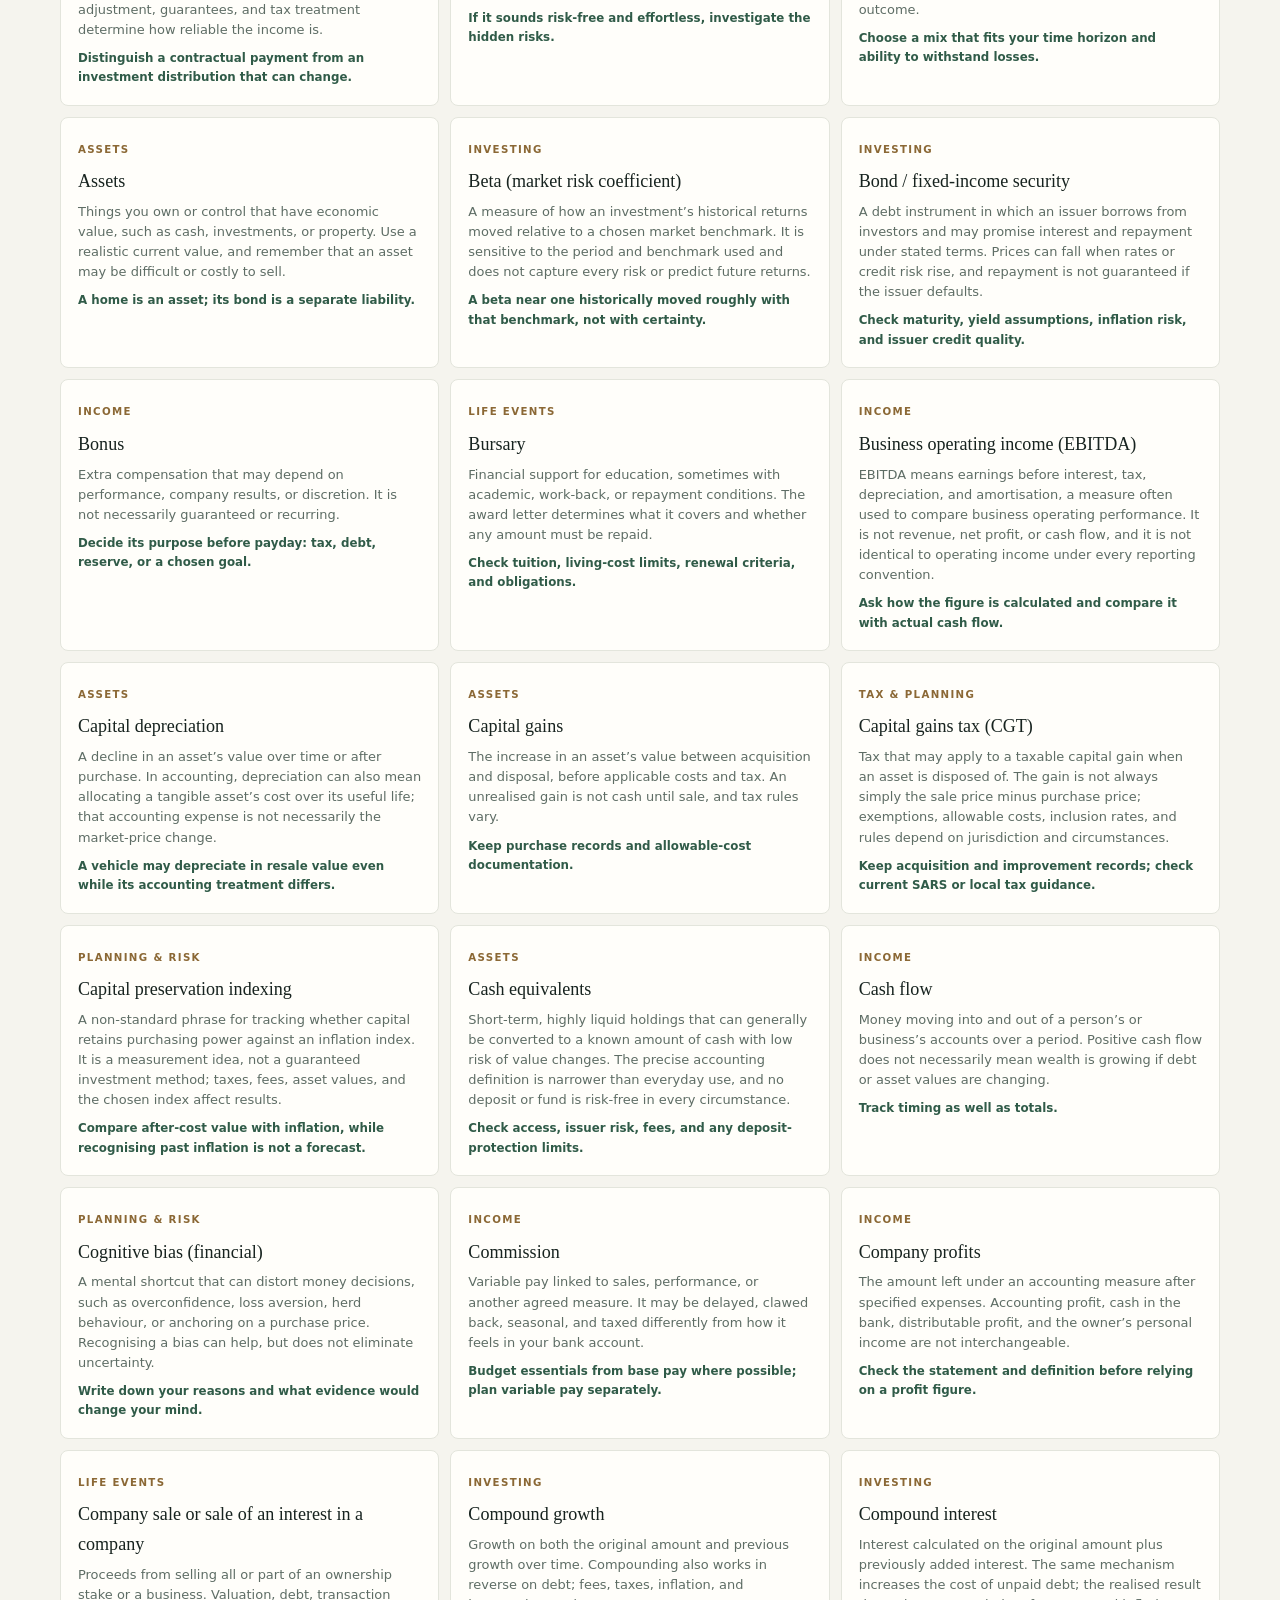
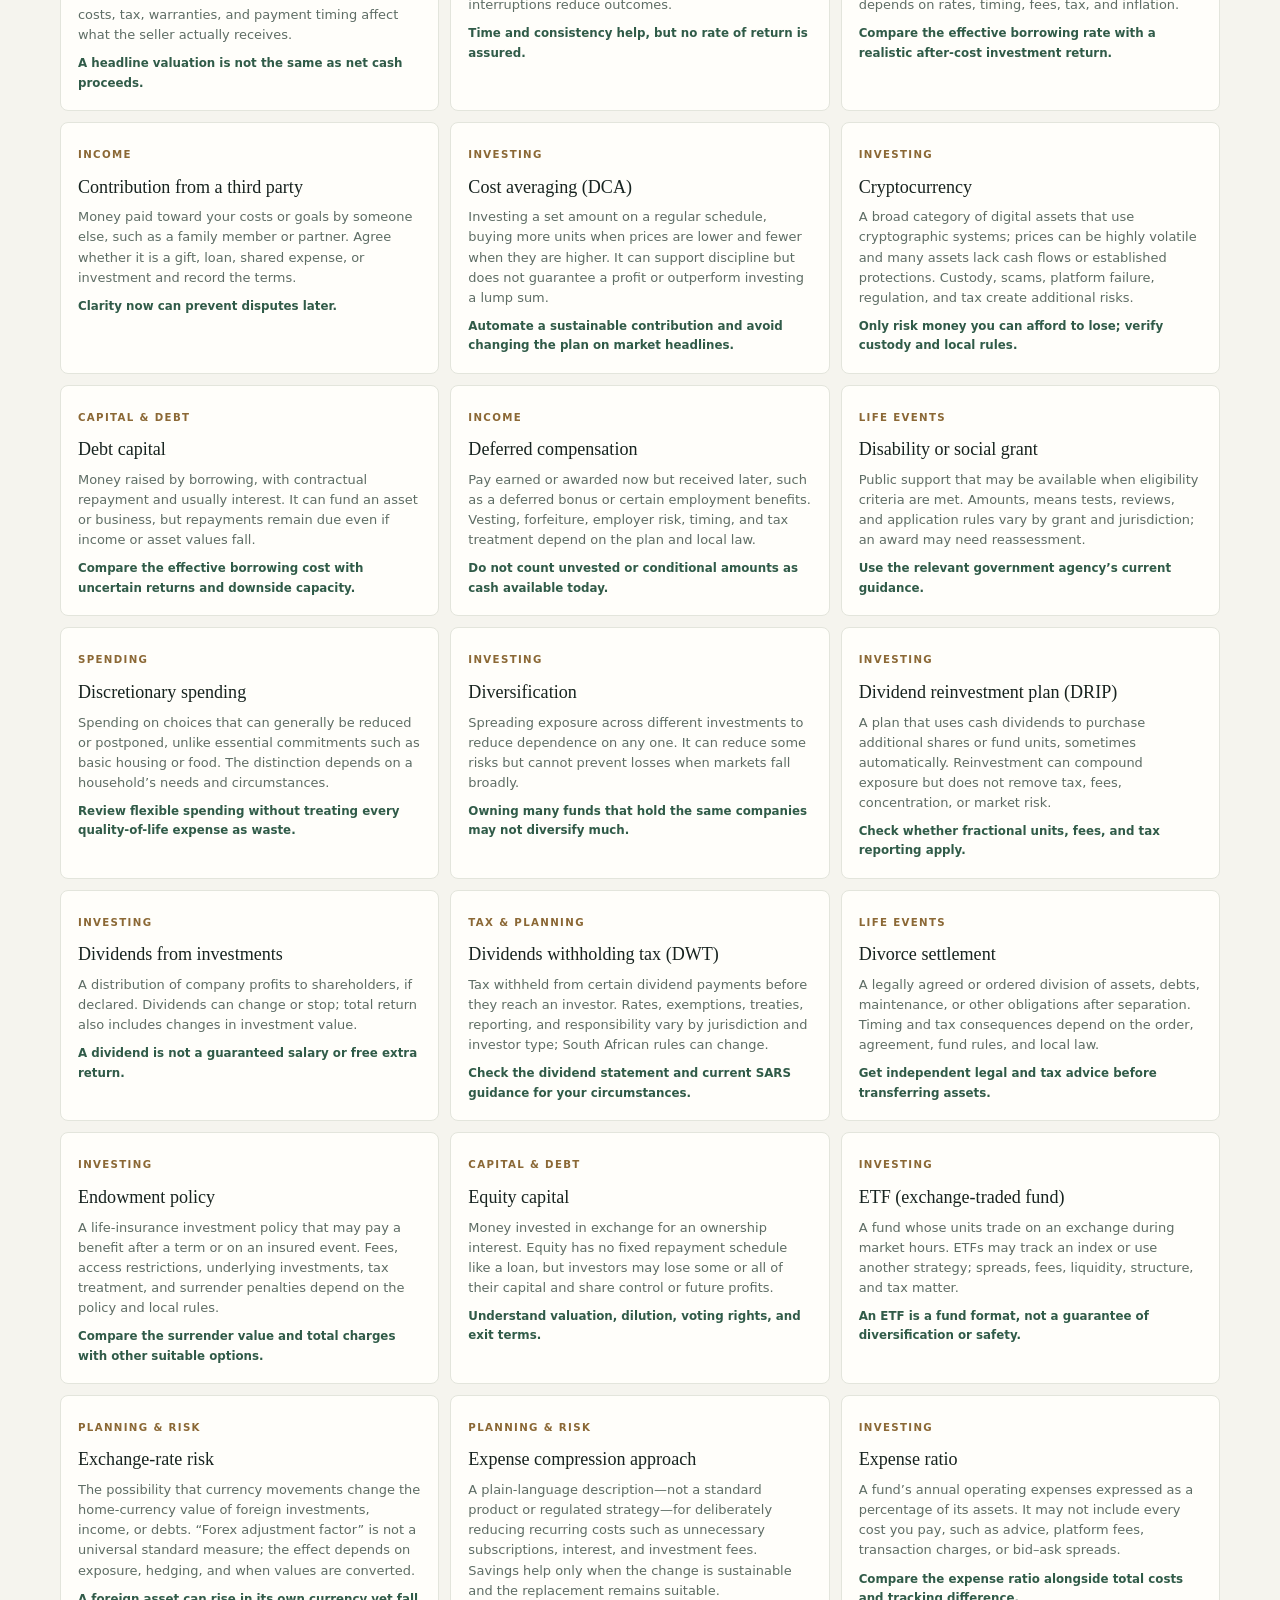
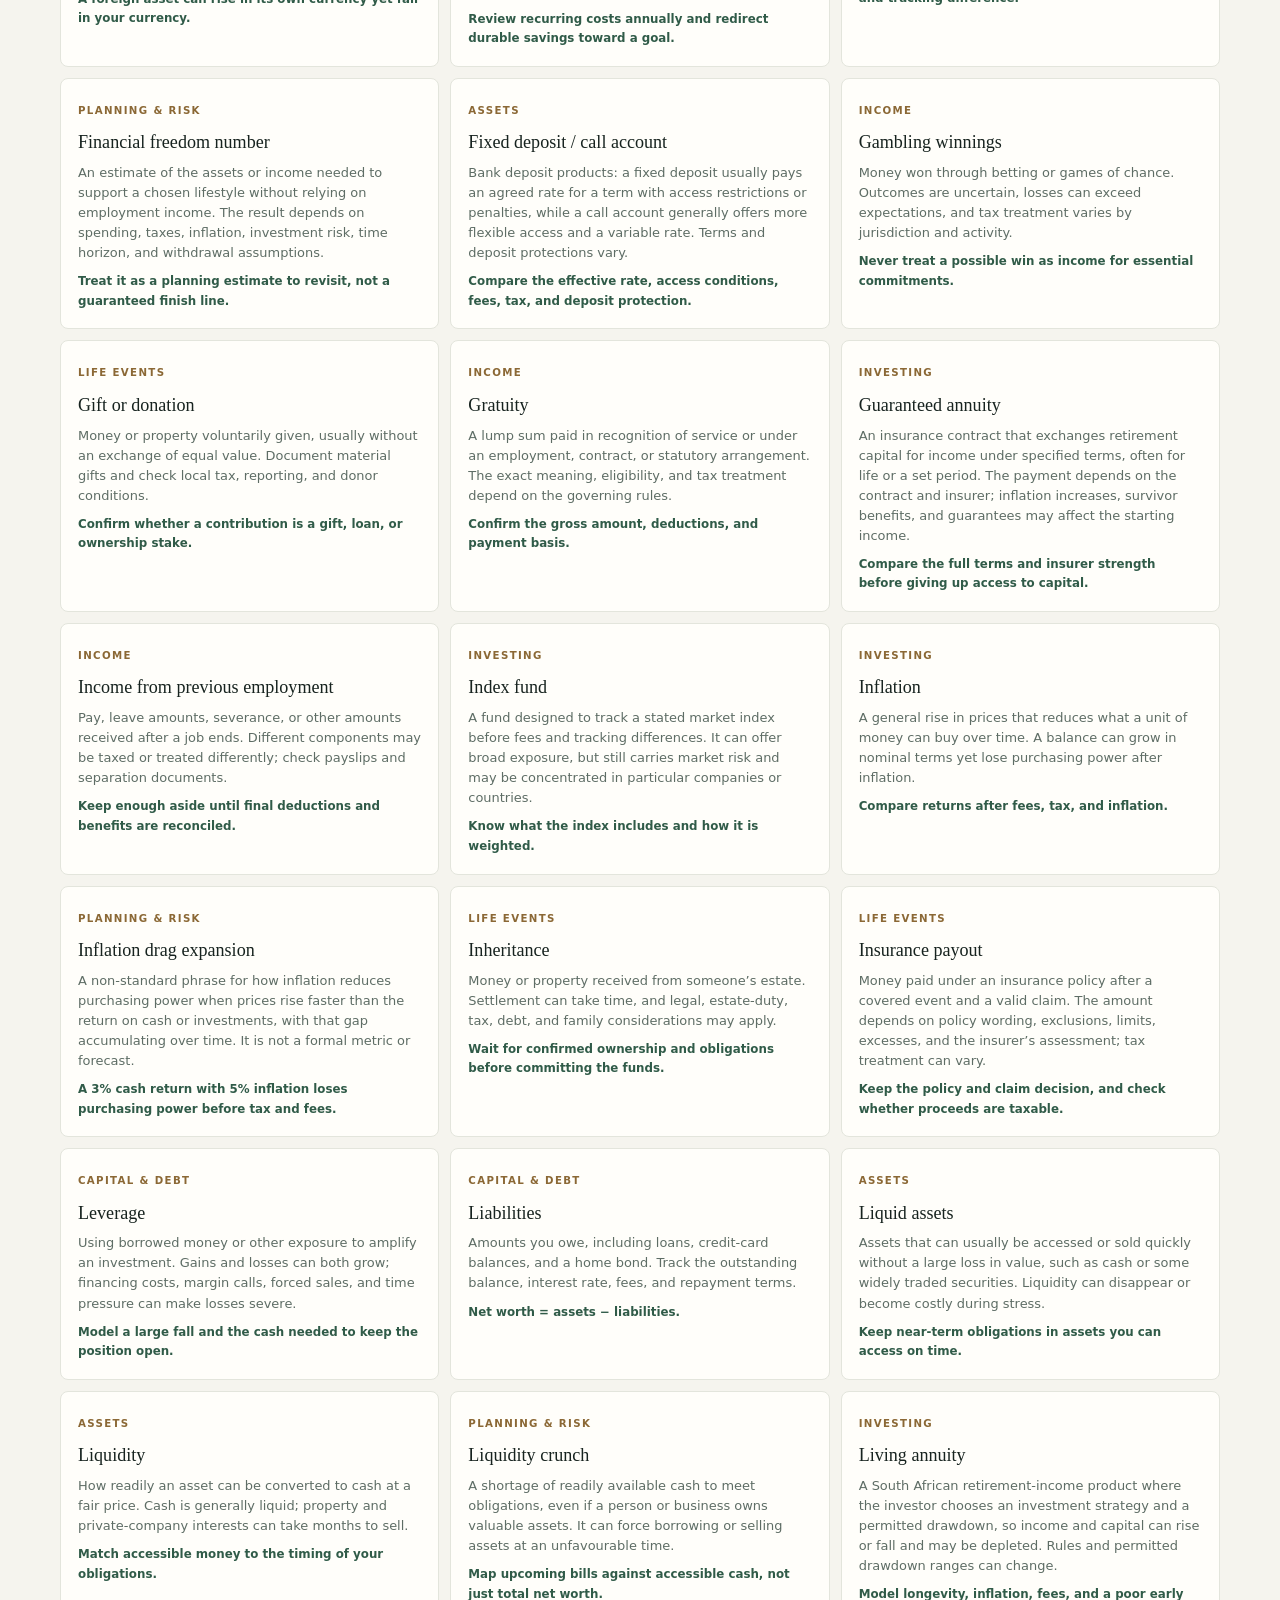
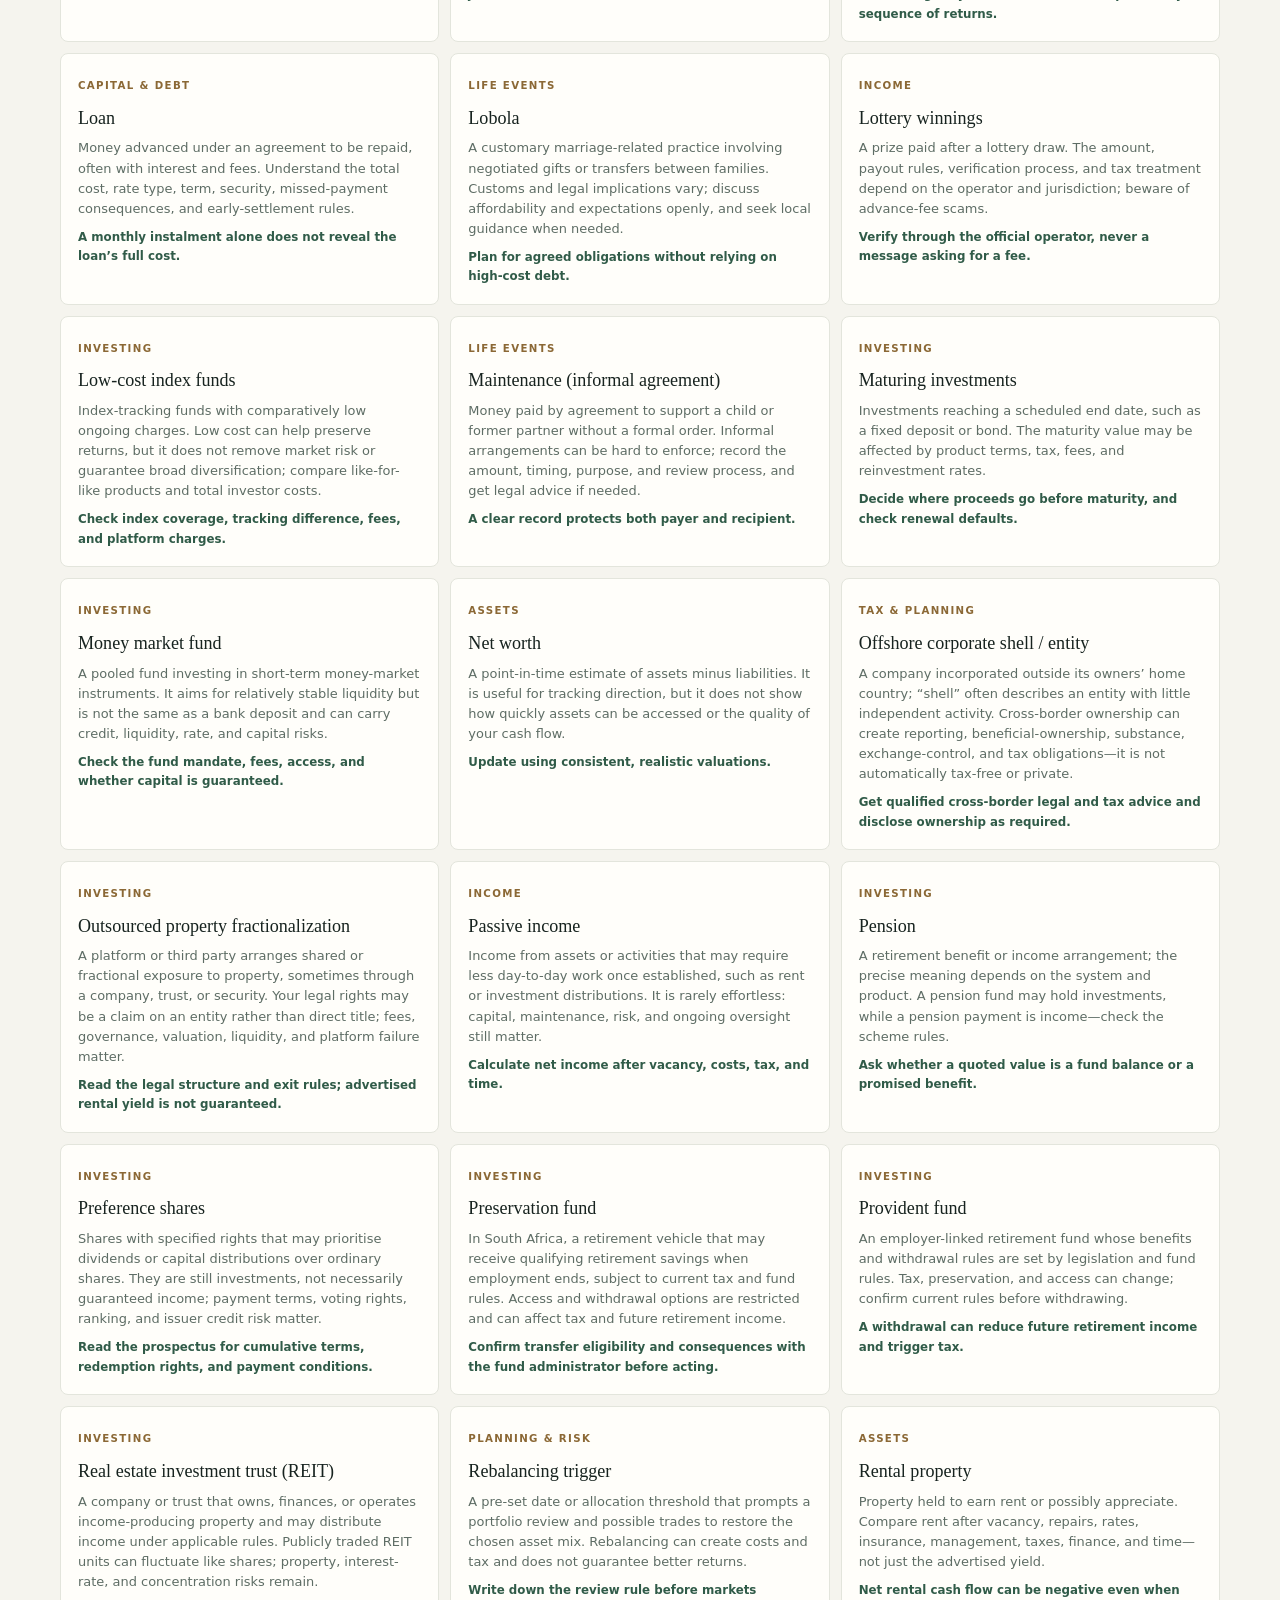
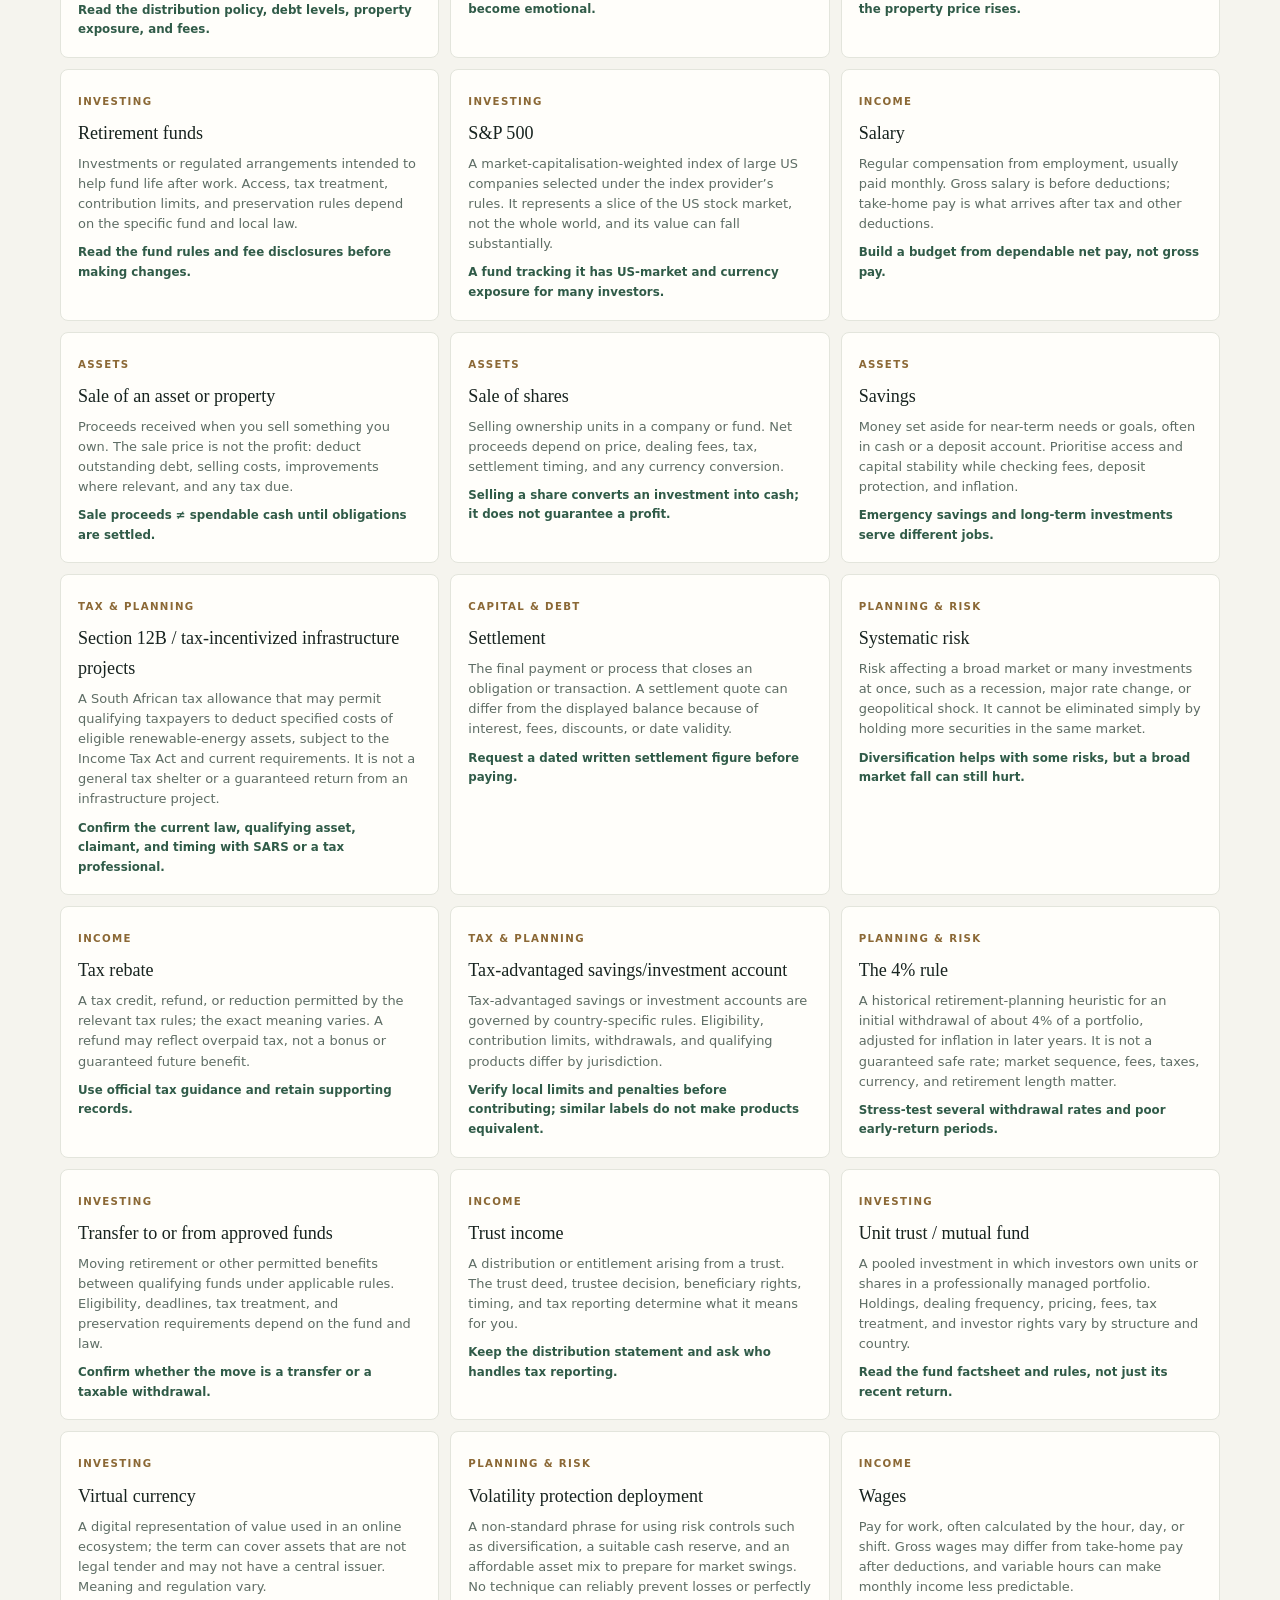
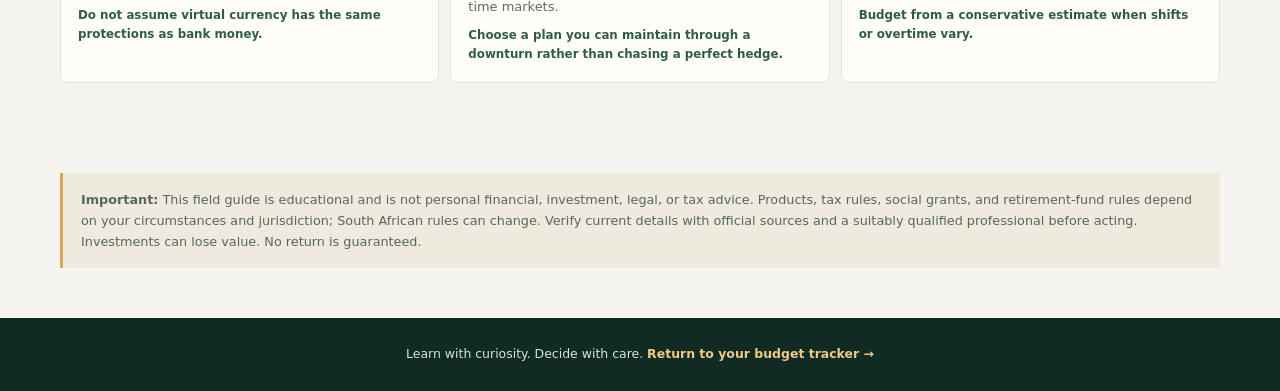
==== commit f9f623f7: "Deploy localized background music engine and 31-track audio asset repository Integrated floating cus" ====
--- a/finance-101.html
+++ b/finance-101.html
@@ -7,6 +7,7 @@
   <meta name="description" content="A practical, South Africa-aware field guide to money, investing, financial literacy and building wealth with intention.">
   <title>Finance 101 — The Wealth Field Guide</title>
   <link rel="icon" type="image/svg+xml" href="./icon.svg">
+  <link rel="stylesheet" href="./music-player.css">
   <style>
     :root {
       color-scheme: light;
@@ -491,6 +492,7 @@
       while ((node = walker.nextNode())) {
         if (node.parentElement.closest("script, style")) continue;
         if (node.parentElement.closest("#guideLanguage")) continue;
+        if (node.parentElement.closest(".background-music-player")) continue;
         if (!originalTextNodes.has(node)) originalTextNodes.set(node, node.textContent);
         const original = originalTextNodes.get(node);
         const trimmed = original.trim();
@@ -597,5 +599,18 @@
     updateGuideLanguage();
     updateSimulation();
   </script>
+  <details class="background-music-player">
+    <summary>♫ Background music</summary>
+    <label for="backgroundMusicTrack">Choose a song</label>
+    <select id="backgroundMusicTrack" aria-label="Choose a song"></select>
+    <div class="background-music-controls">
+      <button id="backgroundMusicToggle" type="button" aria-pressed="false">Play</button>
+      <label data-volume-label for="backgroundMusicVolume">Volume</label>
+      <input id="backgroundMusicVolume" type="range" min="0" max="1" step="0.01" value="0.35" aria-label="Volume">
+    </div>
+    <audio id="backgroundMusic" preload="none"></audio>
+    <p class="background-music-status" role="status" aria-live="polite">Playback starts when you press play.</p>
+  </details>
+  <script src="./music-player.js?v=20261101-player"></script>
 </body>
 </html>
--- a/music-player.css
+++ b/music-player.css
@@ -0,0 +1,61 @@
+.background-music-player {
+  position: fixed;
+  z-index: 20;
+  right: max(16px, env(safe-area-inset-right));
+  bottom: max(16px, env(safe-area-inset-bottom));
+  width: min(330px, calc(100vw - 32px));
+  padding: 12px 14px;
+  border: 1px solid rgba(232, 189, 115, .55);
+  border-radius: 12px;
+  color: #f5f4ee;
+  background: rgba(16, 42, 36, .97);
+  box-shadow: 0 12px 34px rgba(0, 0, 0, .24);
+  font: 500 .82rem/1.45 Inter, ui-sans-serif, system-ui, -apple-system, BlinkMacSystemFont, "Segoe UI", sans-serif;
+}
+
+.background-music-player summary {
+  display: flex;
+  min-height: 28px;
+  align-items: center;
+  gap: 8px;
+  color: #f2c778;
+  cursor: pointer;
+  font-weight: 750;
+  list-style: none;
+}
+
+.background-music-player summary::-webkit-details-marker { display: none; }
+.background-music-player summary::after { margin-left: auto; content: "+"; font-size: 1.1rem; }
+.background-music-player[open] summary::after { content: "−"; }
+.background-music-player label { display: block; margin: 10px 0 4px; color: #d9e5df; }
+.background-music-player select {
+  width: 100%;
+  min-height: 38px;
+  padding: 6px 9px;
+  border: 1px solid rgba(255,255,255,.28);
+  border-radius: 6px;
+  color: #fff;
+  background: #173c32;
+  font: inherit;
+}
+.background-music-controls { display: flex; align-items: center; gap: 10px; margin-top: 10px; }
+.background-music-controls button {
+  min-width: 82px;
+  min-height: 38px;
+  padding: 6px 12px;
+  border: 0;
+  border-radius: 6px;
+  color: #1b2b24;
+  background: #e8bd73;
+  cursor: pointer;
+  font: inherit;
+  font-weight: 750;
+}
+.background-music-controls button:hover { background: #f0cc8c; }
+.background-music-controls label { margin: 0; white-space: nowrap; }
+.background-music-controls input[type="range"] { width: 100%; min-width: 60px; accent-color: #e8bd73; }
+.background-music-status { min-height: 1.3em; margin: 5px 0 0; color: #bdcfc5; font-size: .73rem; }
+
+@media print {
+  .background-music-player { display: none !important; }
+}
